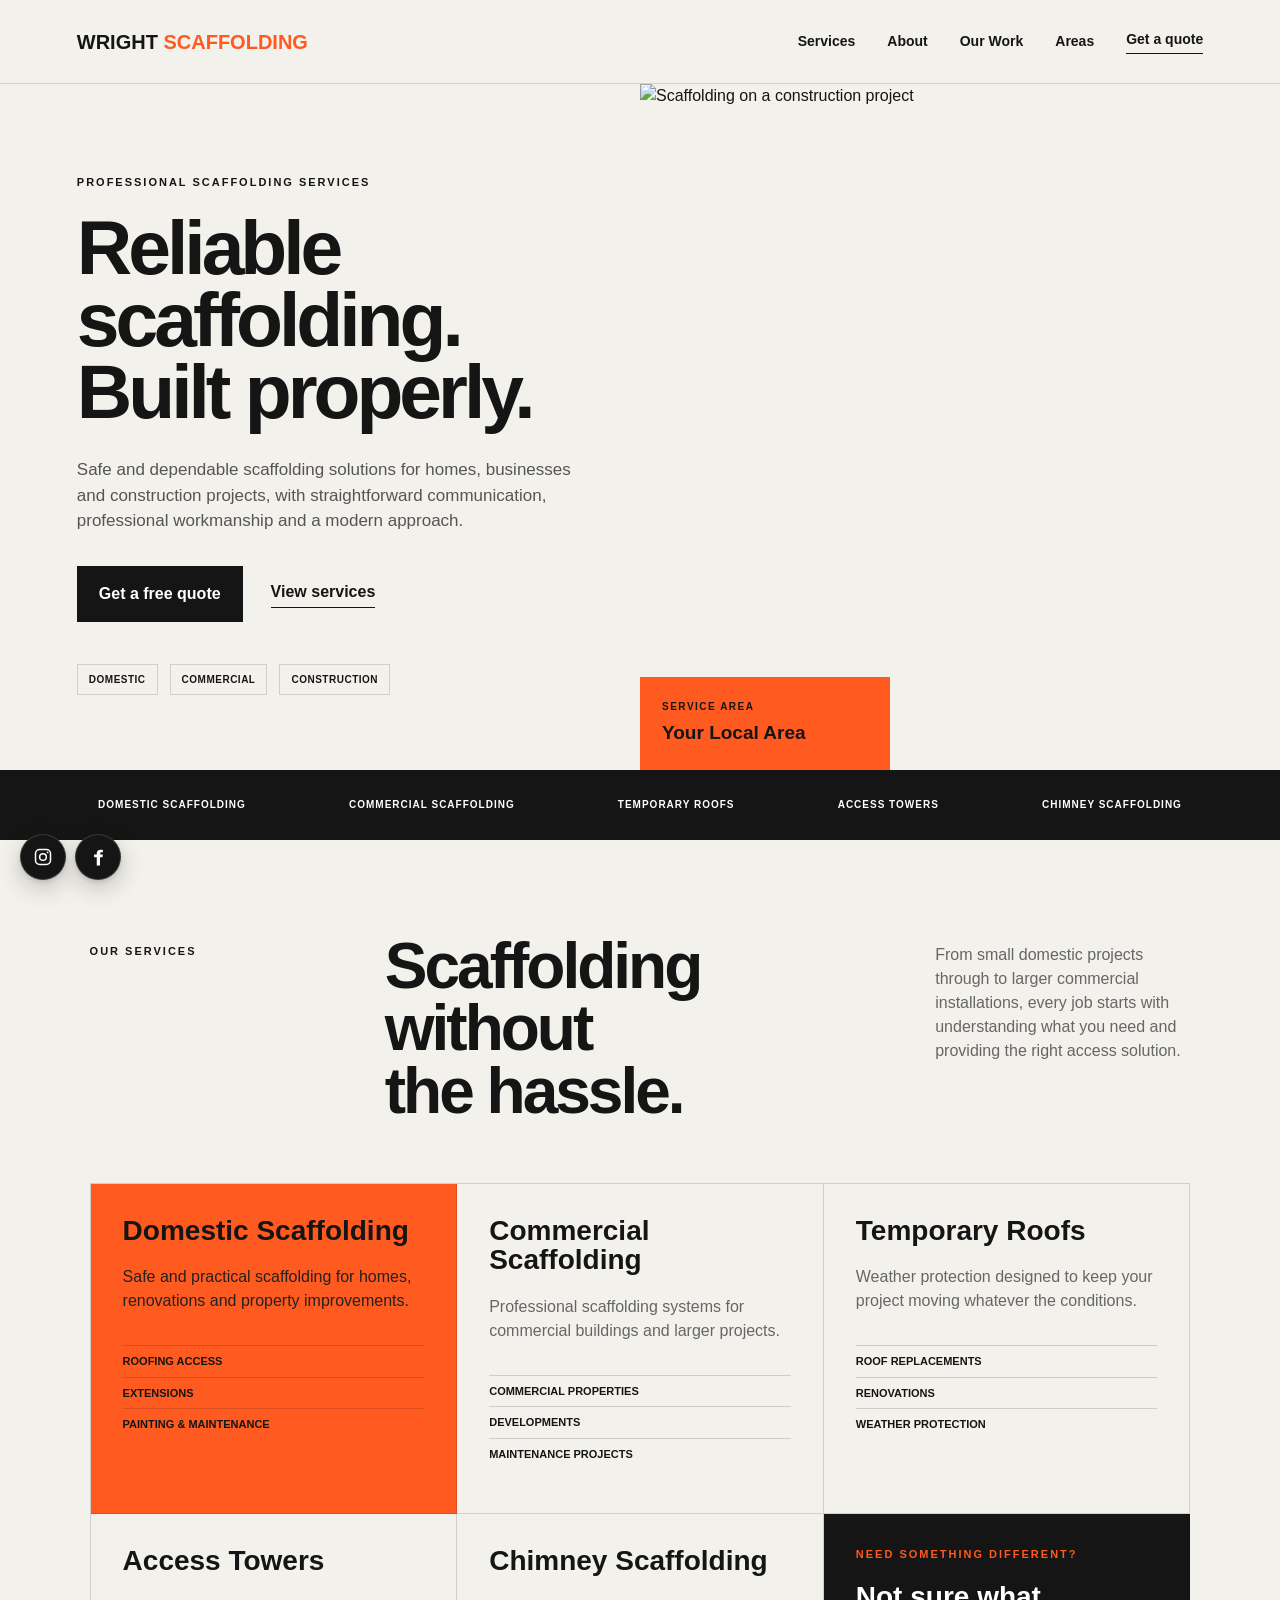
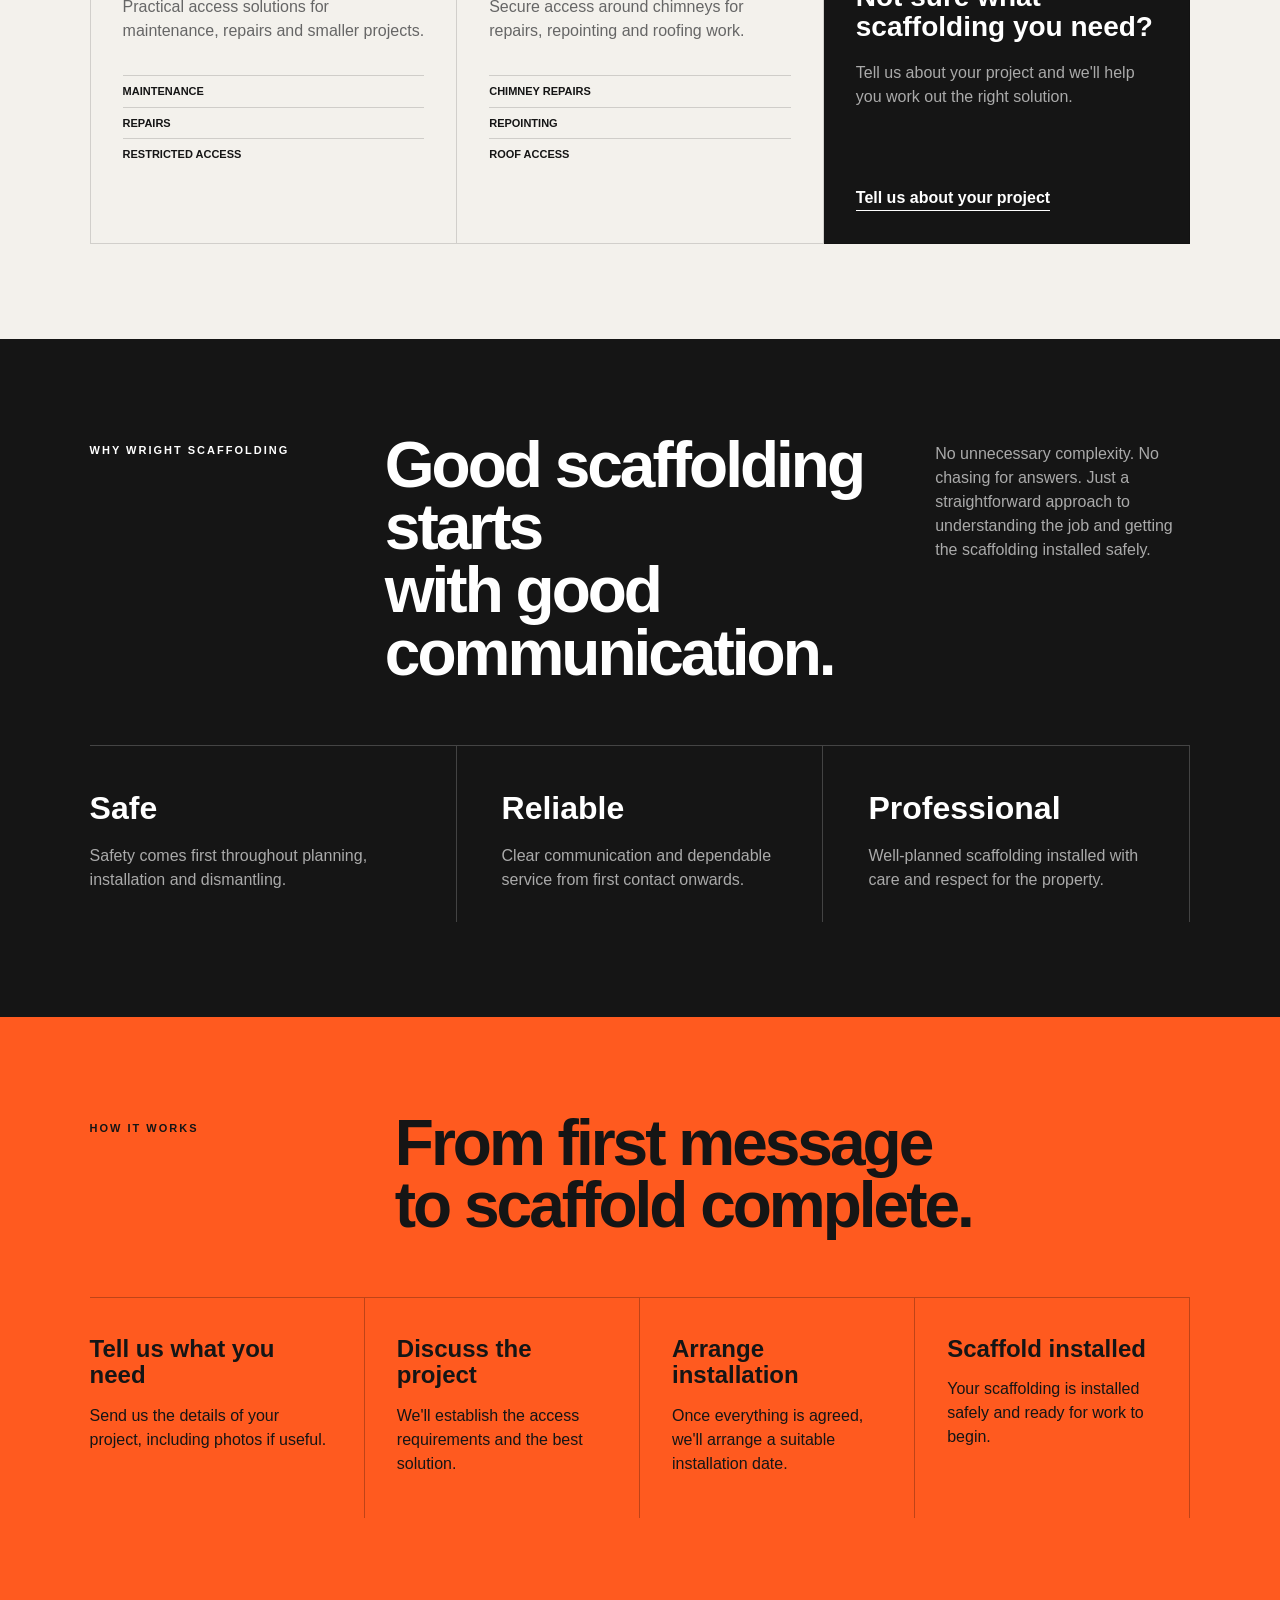
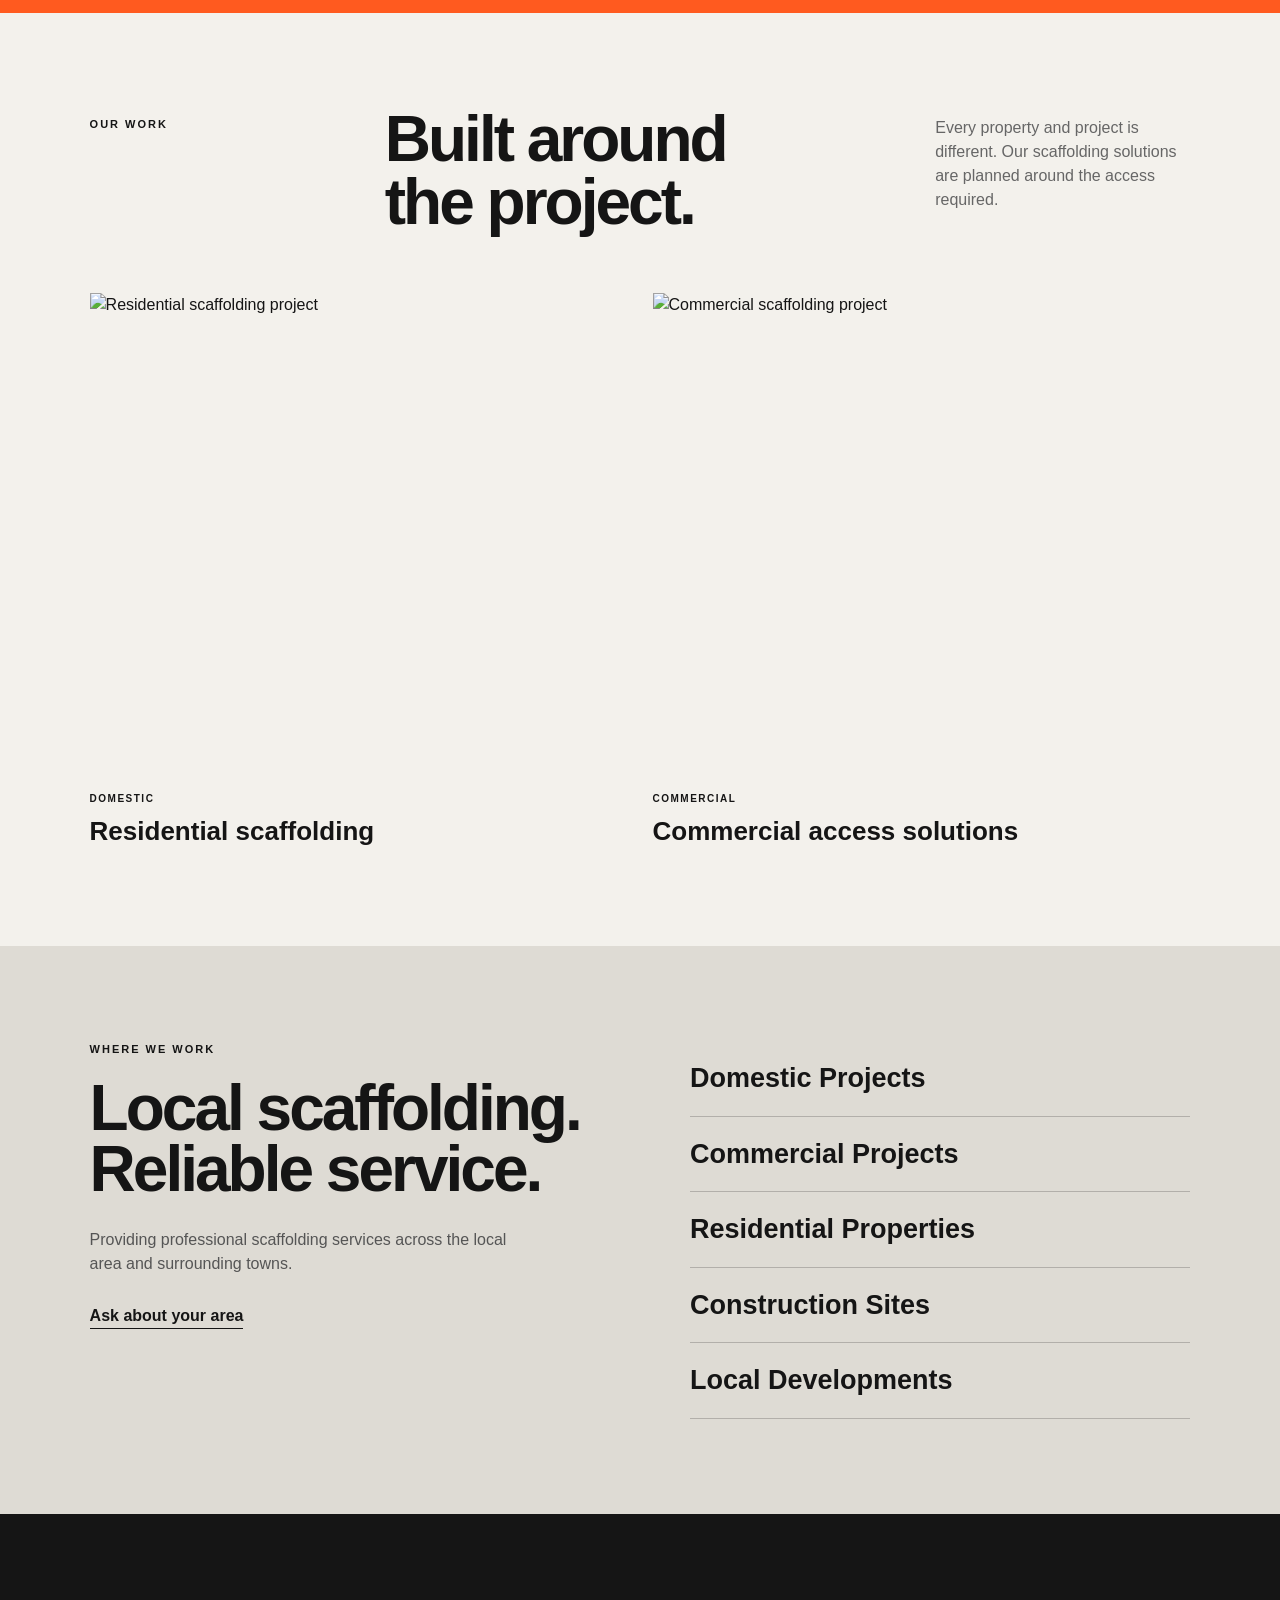
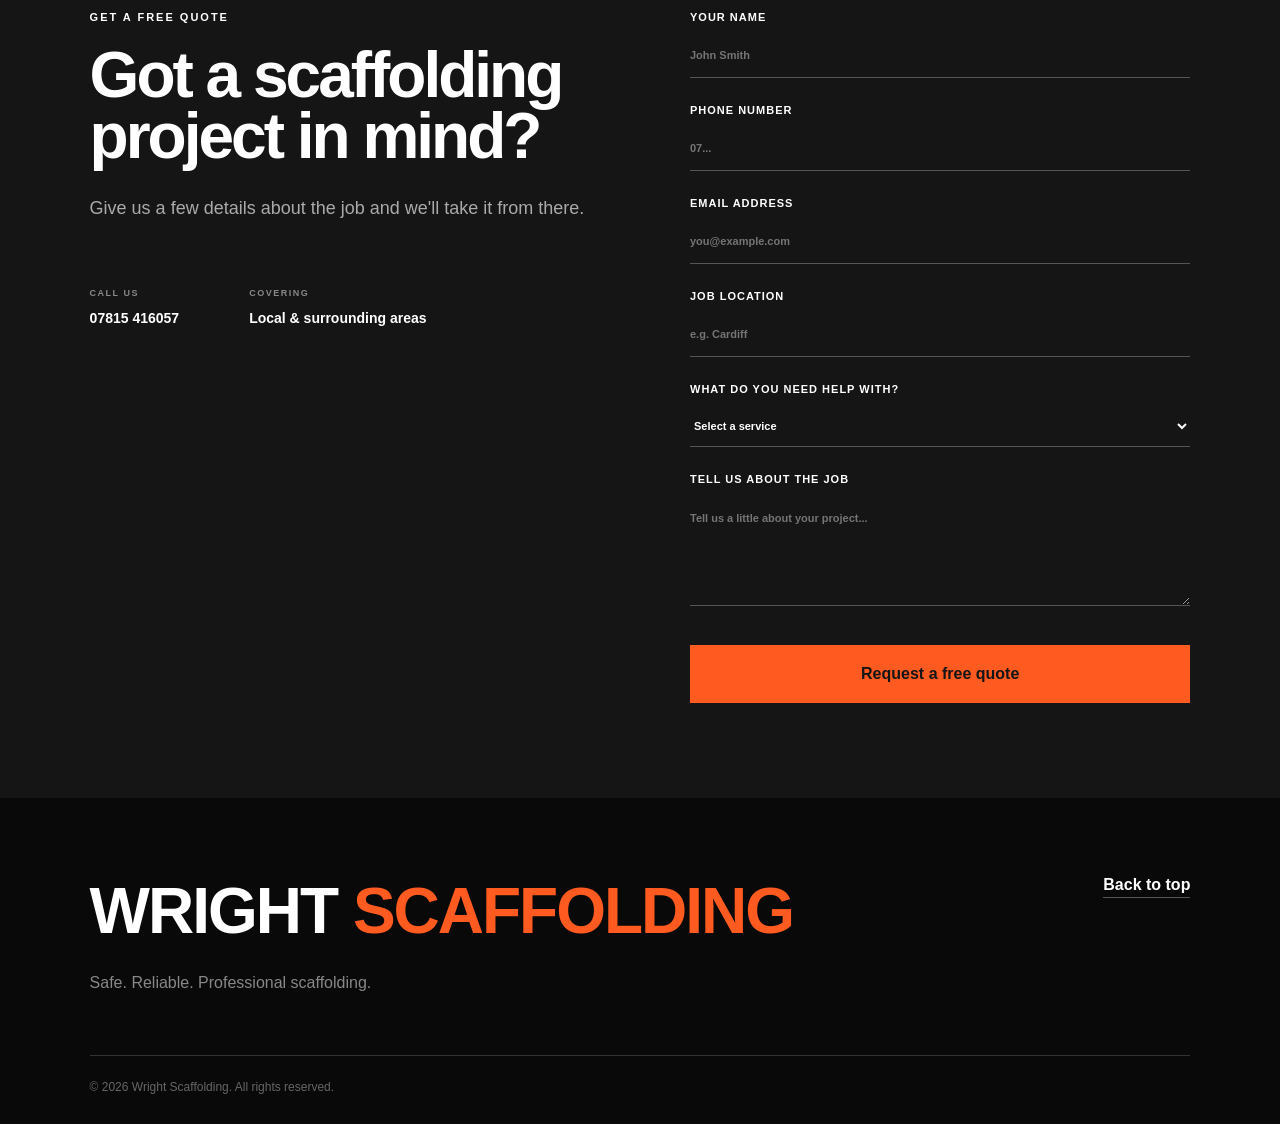
==== index.html @ bef284f4 "facebook button" ====
<!DOCTYPE html>
<html lang="en">

<head>
  <meta charset="UTF-8">
  <meta name="viewport" content="width=device-width, initial-scale=1.0">

  <title>Wright Scaffolding | Professional Scaffolding Services</title>

  <meta
    name="description"
    content="Professional domestic and commercial scaffolding services. Safe, reliable access solutions for projects of all sizes."
  >

  <link rel="stylesheet" href="style.css">
</head>

<body>

  <!-- HEADER -->
  <header class="site-header">

    <a href="#top" class="logo">
      WRIGHT <span>SCAFFOLDING</span>
    </a>

    <nav class="desktop-nav">
      <a href="#services">Services</a>
      <a href="#about">About</a>
      <a href="#work">Our Work</a>
      <a href="#areas">Areas</a>
      <a href="#quote" class="nav-quote">Get a quote</a>
    </nav>

    <button class="menu-button" id="menuButton">
      Menu
    </button>

  </header>


  <!-- MOBILE MENU -->
  <div class="mobile-menu" id="mobileMenu">
    <a href="#services">Services</a>
    <a href="#about">About</a>
    <a href="#work">Our Work</a>
    <a href="#areas">Areas</a>
    <a href="#quote">Get a quote</a>
  </div>


  <main id="top">

    <!-- HERO -->
    <section class="hero">

      <div class="hero-copy">

        <p class="eyebrow">
          PROFESSIONAL SCAFFOLDING SERVICES
        </p>

        <h1>
          Reliable scaffolding.<br>
          Built properly.
        </h1>

        <p class="hero-description">
          Safe and dependable scaffolding solutions for homes,
          businesses and construction projects, with straightforward
          communication, professional workmanship and a modern approach.
        </p>

        <div class="hero-buttons">

          <a href="#quote" class="button button-dark">
            Get a free quote
          </a>

          <a href="#services" class="text-link">
            View services
          </a>

        </div>

        <div class="hero-tags">
          <span>Domestic</span>
          <span>Commercial</span>
          <span>Construction</span>
        </div>

      </div>


      <div class="hero-image">

        <img
          src="https://images.unsplash.com/photo-1504307651254-35680f356dfd?auto=format&fit=crop&w=1400&q=85"
          alt="Scaffolding on a construction project"
        >

        <div class="image-card">
          <span>SERVICE AREA</span>
          <strong>Your Local Area</strong>
        </div>

      </div>

    </section>


    <!-- SERVICE STRIP -->
    <section class="service-strip">
      <span>Domestic Scaffolding</span>
      <span>Commercial Scaffolding</span>
      <span>Temporary Roofs</span>
      <span>Access Towers</span>
      <span>Chimney Scaffolding</span>
    </section>


    <!-- SERVICES -->
    <section class="section services" id="services">

      <div class="section-heading">

        <p class="eyebrow">
          OUR SERVICES
        </p>

        <h2>
          Scaffolding without<br>
          the hassle.
        </h2>

        <p>
          From small domestic projects through to larger commercial
          installations, every job starts with understanding what you
          need and providing the right access solution.
        </p>

      </div>


      <div class="service-grid">

        <article class="service-card featured">

          <h3>Domestic Scaffolding</h3>

          <p>
            Safe and practical scaffolding for homes,
            renovations and property improvements.
          </p>

          <ul>
            <li>Roofing access</li>
            <li>Extensions</li>
            <li>Painting & maintenance</li>
          </ul>

        </article>


        <article class="service-card">

          <h3>Commercial Scaffolding</h3>

          <p>
            Professional scaffolding systems for commercial
            buildings and larger projects.
          </p>

          <ul>
            <li>Commercial properties</li>
            <li>Developments</li>
            <li>Maintenance projects</li>
          </ul>

        </article>


        <article class="service-card">

          <h3>Temporary Roofs</h3>

          <p>
            Weather protection designed to keep your
            project moving whatever the conditions.
          </p>

          <ul>
            <li>Roof replacements</li>
            <li>Renovations</li>
            <li>Weather protection</li>
          </ul>

        </article>


        <article class="service-card">

          <h3>Access Towers</h3>

          <p>
            Practical access solutions for maintenance,
            repairs and smaller projects.
          </p>

          <ul>
            <li>Maintenance</li>
            <li>Repairs</li>
            <li>Restricted access</li>
          </ul>

        </article>


        <article class="service-card">

          <h3>Chimney Scaffolding</h3>

          <p>
            Secure access around chimneys for repairs,
            repointing and roofing work.
          </p>

          <ul>
            <li>Chimney repairs</li>
            <li>Repointing</li>
            <li>Roof access</li>
          </ul>

        </article>


        <article class="service-card contact-card">

          <p class="eyebrow">
            NEED SOMETHING DIFFERENT?
          </p>

          <h3>Not sure what scaffolding you need?</h3>

          <p>
            Tell us about your project and we'll help you
            work out the right solution.
          </p>

          <a href="#quote">
            Tell us about your project
          </a>

        </article>

      </div>

    </section>


    <!-- ABOUT -->
    <section class="section approach" id="about">

      <div class="section-heading">

        <p class="eyebrow">
          WHY WRIGHT SCAFFOLDING
        </p>

        <h2>
          Good scaffolding starts<br>
          with good communication.
        </h2>

        <p>
          No unnecessary complexity. No chasing for answers.
          Just a straightforward approach to understanding
          the job and getting the scaffolding installed safely.
        </p>

      </div>


      <div class="values">

        <div class="value">

          <h3>Safe</h3>

          <p>
            Safety comes first throughout planning,
            installation and dismantling.
          </p>

        </div>


        <div class="value">

          <h3>Reliable</h3>

          <p>
            Clear communication and dependable service
            from first contact onwards.
          </p>

        </div>


        <div class="value">

          <h3>Professional</h3>

          <p>
            Well-planned scaffolding installed with care
            and respect for the property.
          </p>

        </div>

      </div>

    </section>


    <!-- PROCESS -->
    <section class="section process">

      <div class="section-heading">

        <p class="eyebrow">
          HOW IT WORKS
        </p>

        <h2>
          From first message<br>
          to scaffold complete.
        </h2>

      </div>


      <div class="process-grid">

        <div class="process-step">

          <h3>Tell us what you need</h3>

          <p>
            Send us the details of your project,
            including photos if useful.
          </p>

        </div>


        <div class="process-step">

          <h3>Discuss the project</h3>

          <p>
            We'll establish the access requirements
            and the best solution.
          </p>

        </div>


        <div class="process-step">

          <h3>Arrange installation</h3>

          <p>
            Once everything is agreed, we'll arrange
            a suitable installation date.
          </p>

        </div>


        <div class="process-step">

          <h3>Scaffold installed</h3>

          <p>
            Your scaffolding is installed safely and
            ready for work to begin.
          </p>

        </div>

      </div>

    </section>


    <!-- OUR WORK -->
    <section class="section work" id="work">

      <div class="section-heading">

        <p class="eyebrow">
          OUR WORK
        </p>

        <h2>
          Built around<br>
          the project.
        </h2>

        <p>
          Every property and project is different.
          Our scaffolding solutions are planned around
          the access required.
        </p>

      </div>


      <div class="project-grid">

        <article class="project">

          <img
            src="https://images.unsplash.com/photo-1503387762-592deb58ef4e?auto=format&fit=crop&w=1200&q=85"
            alt="Residential scaffolding project"
          >

          <p>DOMESTIC</p>

          <h3>
            Residential scaffolding
          </h3>

        </article>


        <article class="project">

          <img
            src="https://images.unsplash.com/photo-1485083269755-a7b559a4fe5e?auto=format&fit=crop&w=1200&q=85"
            alt="Commercial scaffolding project"
          >

          <p>COMMERCIAL</p>

          <h3>
            Commercial access solutions
          </h3>

        </article>

      </div>

    </section>


    <!-- AREAS -->
    <section class="section areas" id="areas">

      <div class="areas-layout">

        <div>

          <p class="eyebrow">
            WHERE WE WORK
          </p>

          <h2>
            Local scaffolding.<br>
            Reliable service.
          </h2>

          <p>
            Providing professional scaffolding services
            across the local area and surrounding towns.
          </p>

          <a href="#quote">
            Ask about your area
          </a>

        </div>


        <div class="area-list">

          <span>Domestic Projects</span>
          <span>Commercial Projects</span>
          <span>Residential Properties</span>
          <span>Construction Sites</span>
          <span>Local Developments</span>

        </div>

      </div>

    </section>


    <!-- QUOTE -->
    <section class="quote-section" id="quote">

      <div class="quote-intro">

        <p class="eyebrow">
          GET A FREE QUOTE
        </p>

        <h2>
          Got a scaffolding<br>
          project in mind?
        </h2>

        <p>
          Give us a few details about the job and we'll
          take it from there.
        </p>


        <div class="contact-details">

          <div>

            <span>
              CALL US
            </span>

            <strong>
              <a href="tel:+447815416057">
                07815 416057
              </a>
            </strong>

          </div>


          <div>

            <span>
              COVERING
            </span>

            <strong>
              Local & surrounding areas
            </strong>

          </div>

        </div>

      </div>


      <!-- QUOTE FORM -->
      <form class="quote-form">

        <label>

          Your name

          <input
            type="text"
            placeholder="John Smith"
            required
          >

        </label>


        <label>

          Phone number

          <input
            type="tel"
            placeholder="07..."
            required
          >

        </label>


        <label>

          Email address

          <input
            type="email"
            placeholder="you@example.com"
            required
          >

        </label>


        <label>

          Job location

          <input
            type="text"
            placeholder="e.g. Cardiff"
          >

        </label>


        <label>

          What do you need help with?

          <select>

            <option value="">
              Select a service
            </option>

            <option>
              Domestic Scaffolding
            </option>

            <option>
              Commercial Scaffolding
            </option>

            <option>
              Temporary Roof
            </option>

            <option>
              Access Tower
            </option>

            <option>
              Chimney Scaffolding
            </option>

            <option>
              Other
            </option>

          </select>

        </label>


        <label>

          Tell us about the job

          <textarea
            rows="5"
            placeholder="Tell us a little about your project..."
          ></textarea>

        </label>


        <button type="submit">
          Request a free quote
        </button>

      </form>

    </section>

  </main>


  <!-- FOOTER -->
  <footer>

    <div class="footer-logo">
      WRIGHT <span>SCAFFOLDING</span>
    </div>

    <p>
      Safe. Reliable. Professional scaffolding.
    </p>

    <a href="#top">
      Back to top
    </a>

    <div class="footer-bottom">
      © 2026 Wright Scaffolding. All rights reserved.
    </div>

  </footer>


  <!-- ======================================
       FLOATING SOCIAL MEDIA BUTTONS
       ====================================== -->

  <div class="social-buttons">


    <!-- INSTAGRAM -->

    <a
      href="https://www.instagram.com/wrights_scaffolding/"
      class="social-button"
      target="_blank"
      rel="noopener noreferrer"
      aria-label="Visit Wright Scaffolding on Instagram"
    >

      <svg
        viewBox="0 0 24 24"
        aria-hidden="true"
        focusable="false"
        class="instagram-icon"
      >

        <rect
          x="3"
          y="3"
          width="18"
          height="18"
          rx="5"
          ry="5"
        ></rect>

        <circle
          cx="12"
          cy="12"
          r="4"
        ></circle>

        <circle
          cx="17.5"
          cy="6.5"
          r="1"
          class="social-dot"
        ></circle>

      </svg>

    </a>


    <!-- FACEBOOK -->

    <a
      href="https://www.facebook.com/wrightsscaffolding/"
      class="social-button"
      target="_blank"
      rel="noopener noreferrer"
      aria-label="Visit Wright Scaffolding on Facebook"
    >

      <svg
        viewBox="0 0 24 24"
        aria-hidden="true"
        focusable="false"
        class="facebook-icon"
      >

        <path
          d="M14 8.5V7.2c0-.9.6-1.2 1.3-1.2H17V3.2C16.3 3.1 15.4 3 14.3 3 11.6 3 10 4.6 10 7.5v1H7v3.2h3V21h3.7v-9.3h2.8l.5-3.2H14z"
        ></path>

      </svg>

    </a>

  </div>


  <!-- FLOATING MOBILE CALL BUTTON -->

  <a
    href="tel:+447815416057"
    class="mobile-call-button"
    aria-label="Call Wright Scaffolding on 07815 416057"
  >
    CALL NOW
  </a>


  <script src="script.js"></script>

</body>

</html>
---- style.css ----
/* ========================================
   WRIGHT SCAFFOLDING
   ======================================== */

* {
  margin: 0;
  padding: 0;
  box-sizing: border-box;
}

:root {
  --dark: #151515;
  --light: #f3f1ec;
  --white: #ffffff;
  --orange: #ff5a1f;
  --green: #22c55e;
  --grey: #666;
  --border: rgba(0, 0, 0, 0.14);
}

html {
  scroll-behavior: smooth;
}

body {
  font-family: Arial, Helvetica, sans-serif;
  background: var(--light);
  color: var(--dark);
  line-height: 1.5;
  overflow-x: hidden;
}

img {
  width: 100%;
  display: block;
}

a {
  color: inherit;
  text-decoration: none;
}

button,
input,
textarea,
select {
  font: inherit;
}


/* ========================================
   HEADER
   ======================================== */

.site-header {
  height: 84px;
  padding: 0 6%;
  display: flex;
  align-items: center;
  justify-content: space-between;
  background: var(--light);
  border-bottom: 1px solid var(--border);
  position: relative;
  z-index: 1000;
}

.logo {
  font-size: 20px;
  font-weight: 900;
}

.logo span {
  color: var(--orange);
}

.desktop-nav {
  display: flex;
  align-items: center;
  gap: 32px;
}

.desktop-nav a {
  font-size: 14px;
  font-weight: 600;
}

.desktop-nav a:hover {
  color: var(--orange);
}

.nav-quote {
  border-bottom: 1px solid var(--dark);
  padding-bottom: 3px;
}

.menu-button {
  display: none;
  background: transparent;
  color: var(--dark);
  border: 1px solid var(--dark);
  padding: 8px 13px;
  font-size: 11px;
  font-weight: 800;
  letter-spacing: 1px;
  text-transform: uppercase;
  cursor: pointer;
}


/* ========================================
   MOBILE MENU
   ======================================== */

.mobile-menu {
  display: none;
  background: var(--dark);
  color: white;
  padding: 6px 22px 12px;
}

.mobile-menu.active {
  display: block;
}

.mobile-menu a {
  display: block;
  padding: 11px 0;
  font-size: 14px;
  font-weight: 600;
  border-bottom: 1px solid rgba(255,255,255,0.12);
}

.mobile-menu a:last-child {
  border-bottom: 0;
}


/* ========================================
   GENERAL
   ======================================== */

.eyebrow {
  font-size: 11px;
  font-weight: 800;
  letter-spacing: 2px;
  text-transform: uppercase;
  margin-bottom: 20px;
}

.section {
  padding: 95px 7%;
}

.section-heading {
  display: grid;
  grid-template-columns: 1fr 2fr 1fr;
  align-items: start;
  gap: 40px;
  margin-bottom: 60px;
}

.section-heading .eyebrow {
  margin-top: 8px;
}

.section-heading h2 {
  font-size: clamp(42px, 5vw, 72px);
  line-height: 0.98;
  letter-spacing: -3px;
}

.section-heading > p:last-child {
  color: var(--grey);
  max-width: 390px;
  margin-top: 8px;
}


/* ========================================
   HERO
   ======================================== */

.hero {
  min-height: 670px;
  display: grid;
  grid-template-columns: 1fr 1fr;
}

.hero-copy {
  padding: 90px 8% 75px 12%;
  display: flex;
  flex-direction: column;
  justify-content: center;
}

.hero h1 {
  font-size: clamp(52px, 6vw, 88px);
  line-height: 0.94;
  letter-spacing: -4px;
  max-width: 760px;
}

.hero-description {
  max-width: 540px;
  margin-top: 30px;
  font-size: 17px;
  color: #555;
}

.hero-buttons {
  display: flex;
  align-items: center;
  gap: 28px;
  margin-top: 32px;
}

.button {
  display: inline-block;
  padding: 16px 22px;
  font-weight: 700;
}

.button-dark {
  background: var(--dark);
  color: white;
}

.button-dark:hover {
  background: var(--orange);
  color: var(--dark);
}

.text-link {
  font-weight: 700;
  border-bottom: 1px solid var(--dark);
  padding-bottom: 3px;
}

.hero-tags {
  display: flex;
  flex-wrap: wrap;
  gap: 12px;
  margin-top: 42px;
}

.hero-tags span {
  border: 1px solid var(--border);
  padding: 7px 11px;
  font-size: 10px;
  font-weight: 800;
  text-transform: uppercase;
  letter-spacing: 0.5px;
}

.hero-image {
  position: relative;
  min-height: 670px;
  overflow: hidden;
}

.hero-image img {
  width: 100%;
  height: 100%;
  object-fit: cover;
  position: absolute;
  inset: 0;
}

.image-card {
  position: absolute;
  left: 0;
  bottom: 0;
  width: 250px;
  padding: 22px;
  background: var(--orange);
  display: grid;
  gap: 5px;
}

.image-card span {
  font-size: 10px;
  letter-spacing: 1.5px;
  font-weight: 800;
}

.image-card strong {
  font-size: 19px;
}


/* ========================================
   SERVICE STRIP
   ======================================== */

.service-strip {
  background: var(--dark);
  color: white;
  min-height: 70px;
  display: flex;
  align-items: center;
  justify-content: space-around;
  gap: 35px;
  padding: 18px 5%;
  text-transform: uppercase;
  font-size: 10px;
  font-weight: 700;
  letter-spacing: 1px;
}


/* ========================================
   SERVICES
   ======================================== */

.service-grid {
  display: grid;
  grid-template-columns: repeat(3, 1fr);
  border-top: 1px solid var(--border);
  border-left: 1px solid var(--border);
}

.service-card {
  min-height: 330px;
  padding: 32px;
  border-right: 1px solid var(--border);
  border-bottom: 1px solid var(--border);
  position: relative;
  transition: 0.2s ease;
}

.service-card:hover {
  background: white;
}

.service-card.featured {
  background: var(--orange);
}

.service-card h3 {
  font-size: 28px;
  line-height: 1.05;
  margin-bottom: 20px;
}

.service-card p {
  color: var(--grey);
  max-width: 320px;
}

.service-card.featured p {
  color: #222;
}

.service-card ul {
  list-style: none;
  margin-top: 32px;
}

.service-card li {
  font-size: 11px;
  text-transform: uppercase;
  font-weight: 700;
  padding: 7px 0;
  border-top: 1px solid rgba(0,0,0,0.15);
}

.contact-card {
  background: var(--dark);
  color: white;
}

.contact-card p {
  color: #aaa;
}

.contact-card .eyebrow {
  color: var(--orange);
}

.contact-card a {
  position: absolute;
  left: 32px;
  bottom: 32px;
  font-weight: 700;
  border-bottom: 1px solid white;
}


/* ========================================
   ABOUT
   ======================================== */

.approach {
  background: var(--dark);
  color: white;
}

.approach .section-heading > p:last-child {
  color: #aaa;
}

.values {
  display: grid;
  grid-template-columns: repeat(3, 1fr);
  border-top: 1px solid rgba(255,255,255,0.2);
}

.value {
  padding: 38px 45px 30px 0;
  border-right: 1px solid rgba(255,255,255,0.2);
}

.value:not(:first-child) {
  padding-left: 45px;
}

.value h3 {
  font-size: 32px;
  margin-bottom: 12px;
}

.value p {
  color: #aaa;
  max-width: 330px;
}


/* ========================================
   PROCESS
   ======================================== */

.process {
  background: var(--orange);
}

.process .section-heading {
  grid-template-columns: 1fr 3fr;
}

.process-grid {
  display: grid;
  grid-template-columns: repeat(4, 1fr);
  border-top: 1px solid rgba(0,0,0,0.25);
}

.process-step {
  padding: 38px 32px;
  min-height: 220px;
  border-right: 1px solid rgba(0,0,0,0.25);
}

.process-step:first-child {
  padding-left: 0;
}

.process-step h3 {
  font-size: 24px;
  line-height: 1.1;
  margin-bottom: 15px;
}

.process-step p {
  max-width: 250px;
}


/* ========================================
   OUR WORK
   ======================================== */

.project-grid {
  display: grid;
  grid-template-columns: 1fr 1fr;
  gap: 25px;
}

.project img {
  height: 480px;
  object-fit: cover;
}

.project p {
  font-size: 10px;
  letter-spacing: 1.5px;
  font-weight: 800;
  margin-top: 18px;
}

.project h3 {
  font-size: 26px;
  margin-top: 6px;
}


/* ========================================
   AREAS
   ======================================== */

.areas {
  background: #dedbd4;
}

.areas-layout {
  display: grid;
  grid-template-columns: 1fr 1fr;
  gap: 100px;
}

.areas h2 {
  font-size: clamp(45px, 5vw, 72px);
  line-height: 0.95;
  letter-spacing: -3px;
  margin-bottom: 28px;
}

.areas-layout > div:first-child > p:not(.eyebrow) {
  color: #555;
  max-width: 450px;
}

.areas a {
  display: inline-block;
  margin-top: 28px;
  font-weight: 700;
  border-bottom: 1px solid;
}

.area-list {
  display: flex;
  flex-direction: column;
  justify-content: center;
}

.area-list span {
  font-size: 27px;
  font-weight: 700;
  padding: 17px 0;
  border-bottom: 1px solid rgba(0,0,0,0.2);
}


/* ========================================
   QUOTE
   ======================================== */

.quote-section {
  background: var(--dark);
  color: white;
  padding: 95px 7%;
  display: grid;
  grid-template-columns: 1fr 1fr;
  gap: 100px;
}

.quote-intro h2 {
  font-size: clamp(48px, 5vw, 75px);
  line-height: 0.95;
  letter-spacing: -3px;
}

.quote-intro > p:not(.eyebrow) {
  color: #aaa;
  margin-top: 28px;
  font-size: 18px;
}

.contact-details {
  display: flex;
  gap: 70px;
  margin-top: 65px;
}

.contact-details div {
  display: grid;
  gap: 7px;
}

.contact-details span {
  font-size: 9px;
  color: #888;
  letter-spacing: 1.5px;
  font-weight: 800;
}

.contact-details strong {
  font-size: 14px;
}

.quote-form {
  display: grid;
  gap: 24px;
}

.quote-form label {
  display: grid;
  gap: 9px;
  font-size: 11px;
  font-weight: 800;
  letter-spacing: 1px;
  text-transform: uppercase;
}

.quote-form input,
.quote-form textarea,
.quote-form select {
  width: 100%;
  border: 0;
  border-bottom: 1px solid #555;
  background: transparent;
  color: white;
  padding: 13px 0;
  outline: none;
}

.quote-form input:focus,
.quote-form textarea:focus,
.quote-form select:focus {
  border-bottom-color: var(--orange);
}

.quote-form select option {
  color: black;
}

.quote-form textarea {
  resize: vertical;
}

.quote-form button {
  margin-top: 15px;
  border: 0;
  background: var(--orange);
  color: var(--dark);
  padding: 17px 22px;
  font-weight: 800;
  cursor: pointer;
}

.quote-form button:hover {
  background: white;
}


/* ========================================
   FOOTER
   ======================================== */

footer {
  background: #090909;
  color: white;
  padding: 65px 7% 28px;
  position: relative;
}

.footer-logo {
  font-size: clamp(35px, 5vw, 65px);
  font-weight: 900;
  letter-spacing: -2px;
}

.footer-logo span {
  color: var(--orange);
}

footer > p {
  color: #888;
  margin-top: 12px;
}

footer > a {
  position: absolute;
  right: 7%;
  top: 75px;
  font-weight: 700;
  border-bottom: 1px solid #555;
}

.footer-bottom {
  margin-top: 60px;
  padding-top: 22px;
  border-top: 1px solid #333;
  color: #666;
  font-size: 12px;
}


/* ========================================
   FLOATING SOCIAL BUTTONS
   DESKTOP
   ======================================== */

.social-buttons {
  position: fixed;

  left: 20px;
  bottom: 20px;

  display: flex;
  align-items: center;
  gap: 9px;

  z-index: 9999;
}

.social-button {
  width: 46px;
  height: 46px;

  display: flex;
  align-items: center;
  justify-content: center;

  background: var(--dark);
  color: white;

  border-radius: 50%;
  border: 1px solid rgba(255,255,255,0.15);

  box-shadow:
    0 8px 25px rgba(0,0,0,0.20),
    0 2px 5px rgba(0,0,0,0.12);

  transition:
    transform 0.2s ease,
    background 0.2s ease;
}

.social-button:hover {
  transform: translateY(-2px);
  background: var(--orange);
  color: var(--dark);
}


/* INSTAGRAM ICON */

.instagram-icon {
  width: 20px;
  height: 20px;

  fill: none;
  stroke: currentColor;
  stroke-width: 1.8;
}

.social-dot {
  fill: currentColor;
  stroke: none;
}


/* FACEBOOK ICON */

.facebook-icon {
  width: 21px;
  height: 21px;

  fill: currentColor;
  stroke: none;
}


/* ========================================
   CALL BUTTON
   HIDDEN ON DESKTOP
   ======================================== */

.mobile-call-button {
  display: none;
}


/* ========================================
   TABLET
   ======================================== */

@media (max-width: 1050px) and (min-width: 769px) {

  .section-heading {
    grid-template-columns: 1fr 2fr;
  }

  .section-heading > p:last-child {
    grid-column: 2;
  }

  .service-grid {
    grid-template-columns: repeat(2, 1fr);
  }

  .process-grid {
    grid-template-columns: repeat(2, 1fr);
  }

}


/* ========================================
   MOBILE
   ======================================== */

@media (max-width: 768px) {


  /* HEADER */

  .site-header {
    height: 64px;
    padding: 0 20px;
  }

  .logo {
    font-size: 16px;
  }

  .desktop-nav {
    display: none;
  }

  .menu-button {
    display: block;
  }

  .mobile-menu {
    padding-left: 20px;
    padding-right: 20px;
  }


  /* ========================================
     MOBILE SOCIAL BUTTONS
     ======================================== */

  .social-buttons {
    left: auto;

    right: 16px;
    bottom: 74px;

    gap: 8px;
  }

  .social-button {
    width: 40px;
    height: 40px;
  }

  .instagram-icon {
    width: 18px;
    height: 18px;
  }

  .facebook-icon {
    width: 19px;
    height: 19px;
  }

  .social-button:hover {
    transform: none;
    background: var(--dark);
    color: white;
  }

  .social-button:active {
    transform: scale(0.94);
  }


  /* ========================================
     FLOATING CALL BUTTON
     ======================================== */

  .mobile-call-button {
    display: flex;
    align-items: center;
    justify-content: center;

    position: fixed;

    right: 16px;
    bottom: 16px;

    width: 112px;
    height: 46px;

    background: var(--dark);
    color: white;

    border: 1px solid rgba(255,255,255,0.15);
    border-radius: 50px;

    font-size: 11px;
    font-weight: 800;
    letter-spacing: 1px;

    z-index: 9999;

    box-shadow:
      0 8px 25px rgba(0,0,0,0.22),
      0 2px 5px rgba(0,0,0,0.15);

    transition:
      transform 0.2s ease,
      background 0.2s ease;
  }

  .mobile-call-button::before {
    content: "";

    width: 7px;
    height: 7px;

    background: var(--green);

    border-radius: 50%;

    margin-right: 8px;
  }

  .mobile-call-button:active {
    transform: scale(0.96);
    background: #000;
  }


  /* ========================================
     HERO
     ======================================== */

  .hero {
    display: flex;
    flex-direction: column;
    min-height: auto;
  }

  .hero-copy {
    width: 100%;
    padding: 52px 20px 45px;
  }

  .hero h1 {
    font-size: 44px;
    line-height: 0.98;
    letter-spacing: -2px;
  }

  .hero-description {
    margin-top: 22px;
    font-size: 15px;
    line-height: 1.6;
  }

  .hero-buttons {
    flex-direction: column;
    align-items: stretch;
    gap: 15px;
    margin-top: 27px;
  }

  .button-dark {
    width: 100%;
    text-align: center;
  }

  .text-link {
    align-self: flex-start;
  }

  .hero-tags {
    margin-top: 30px;
    gap: 8px;
  }

  .hero-tags span {
    font-size: 9px;
    padding: 6px 9px;
  }


  /* HERO IMAGE */

  .hero-image {
    min-height: 340px;
  }

  .image-card {
    width: 200px;
    padding: 17px;
  }

  .image-card strong {
    font-size: 16px;
  }


  /* ========================================
     SERVICE STRIP
     ======================================== */

  .service-strip {
    min-height: 54px;

    justify-content: flex-start;

    gap: 28px;

    padding: 15px 20px;

    overflow-x: auto;
    white-space: nowrap;

    scrollbar-width: none;
  }

  .service-strip::-webkit-scrollbar {
    display: none;
  }


  /* ========================================
     SECTIONS
     ======================================== */

  .section {
    padding: 58px 20px;
  }

  .section-heading {
    display: block;
    margin-bottom: 36px;
  }

  .section-heading .eyebrow {
    margin: 0 0 14px;
  }

  .section-heading h2 {
    font-size: 38px;
    line-height: 1;
    letter-spacing: -1.7px;
  }

  .section-heading > p:last-child {
    margin-top: 19px;
    line-height: 1.6;
  }


  /* ========================================
     SERVICES
     ======================================== */

  .service-grid {
    grid-template-columns: 1fr;
  }

  .service-card {
    min-height: auto;
    padding: 24px;
  }

  .service-card h3 {
    font-size: 24px;
  }

  .service-card p {
    max-width: 100%;
  }

  .service-card ul {
    margin-top: 25px;
  }

  .contact-card {
    min-height: 280px;
  }

  .contact-card a {
    left: 24px;
    bottom: 24px;
  }


  /* ========================================
     ABOUT
     ======================================== */

  .values {
    grid-template-columns: 1fr;
  }

  .value,
  .value:not(:first-child) {
    padding: 27px 0;

    border-right: 0;

    border-bottom:
      1px solid rgba(255,255,255,0.18);
  }

  .value h3 {
    font-size: 26px;
  }


  /* ========================================
     PROCESS
     ======================================== */

  .process .section-heading {
    display: block;
  }

  .process-grid {
    grid-template-columns: 1fr;
  }

  .process-step,
  .process-step:first-child {
    min-height: auto;

    padding: 25px 0;

    border-right: 0;

    border-bottom:
      1px solid rgba(0,0,0,0.25);
  }

  .process-step h3 {
    font-size: 22px;
  }


  /* ========================================
     OUR WORK
     ======================================== */

  .project-grid {
    grid-template-columns: 1fr;
    gap: 40px;
  }

  .project img {
    height: 310px;
  }

  .project h3 {
    font-size: 22px;
  }


  /* ========================================
     AREAS
     ======================================== */

  .areas-layout {
    grid-template-columns: 1fr;
    gap: 40px;
  }

  .areas h2 {
    font-size: 38px;
    line-height: 1;
    letter-spacing: -1.7px;
  }

  .area-list span {
    padding: 13px 0;
    font-size: 19px;
  }


  /* ========================================
     QUOTE
     ======================================== */

  .quote-section {
    display: block;
    padding: 58px 20px;
  }

  .quote-intro h2 {
    font-size: 40px;
    line-height: 0.98;
    letter-spacing: -1.8px;
  }

  .quote-intro > p:not(.eyebrow) {
    margin-top: 20px;
    font-size: 16px;
  }

  .contact-details {
    flex-direction: column;
    gap: 18px;
    margin-top: 36px;
  }

  .quote-form {
    margin-top: 50px;
    gap: 20px;
  }

  .quote-form button {
    width: 100%;
  }


  /* ========================================
     FOOTER
     ======================================== */

  footer {
    padding: 48px 20px 80px;
  }

  .footer-logo {
    font-size: 31px;
    letter-spacing: -1px;
  }

  footer > a {
    position: static;

    display: inline-block;

    margin-top: 25px;
  }

  .footer-bottom {
    margin-top: 38px;
  }

}


/* ========================================
   SMALL MOBILE
   ======================================== */

@media (max-width: 430px) {

  .site-header,
  .mobile-menu {
    padding-left: 18px;
    padding-right: 18px;
  }

  .hero-copy {
    padding: 48px 18px 42px;
  }

  .hero h1 {
    font-size: 40px;
  }

  .hero-image {
    min-height: 310px;
  }

  .section {
    padding: 54px 18px;
  }

  .section-heading h2 {
    font-size: 36px;
  }

  .service-card {
    padding: 22px;
  }

  .contact-card a {
    left: 22px;
  }

  .project img {
    height: 280px;
  }

  .quote-section {
    padding: 54px 18px;
  }

  .quote-intro h2 {
    font-size: 37px;
  }

  footer {
    padding-left: 18px;
    padding-right: 18px;
    padding-bottom: 80px;
  }

}
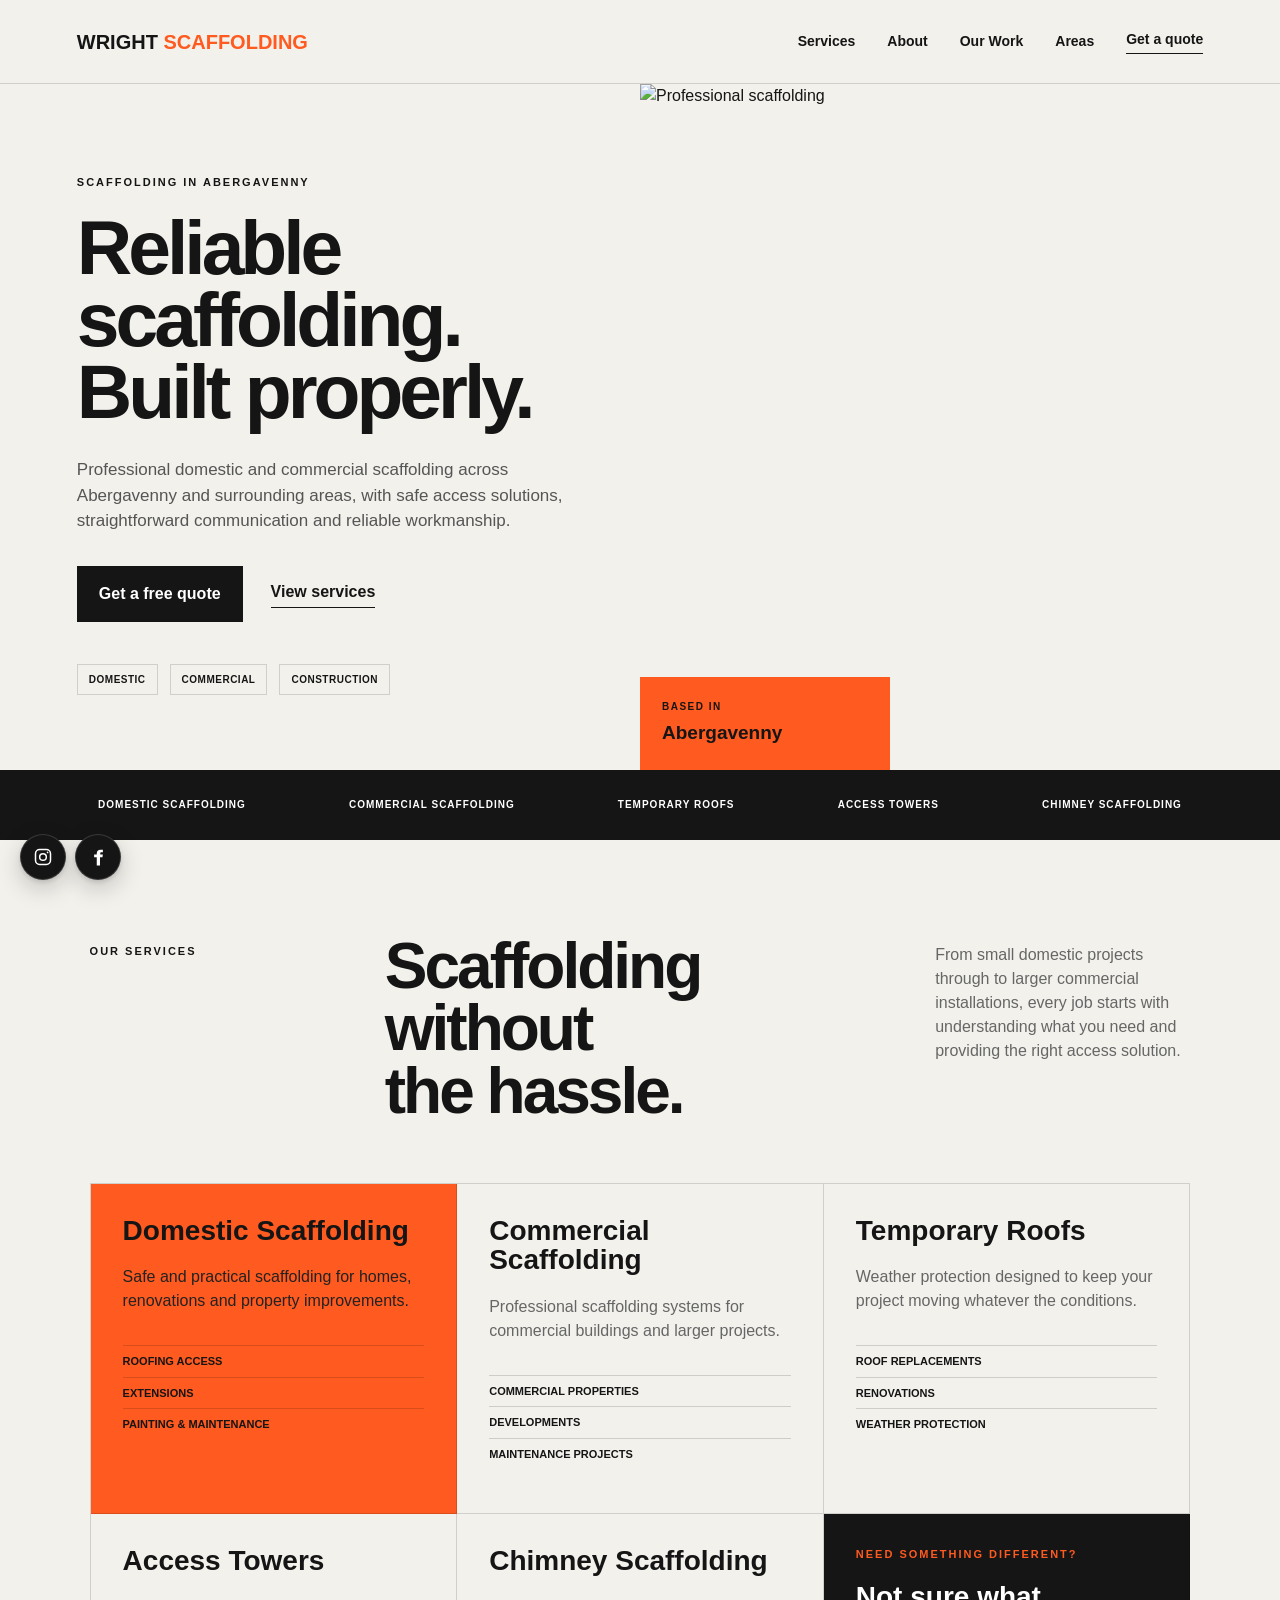
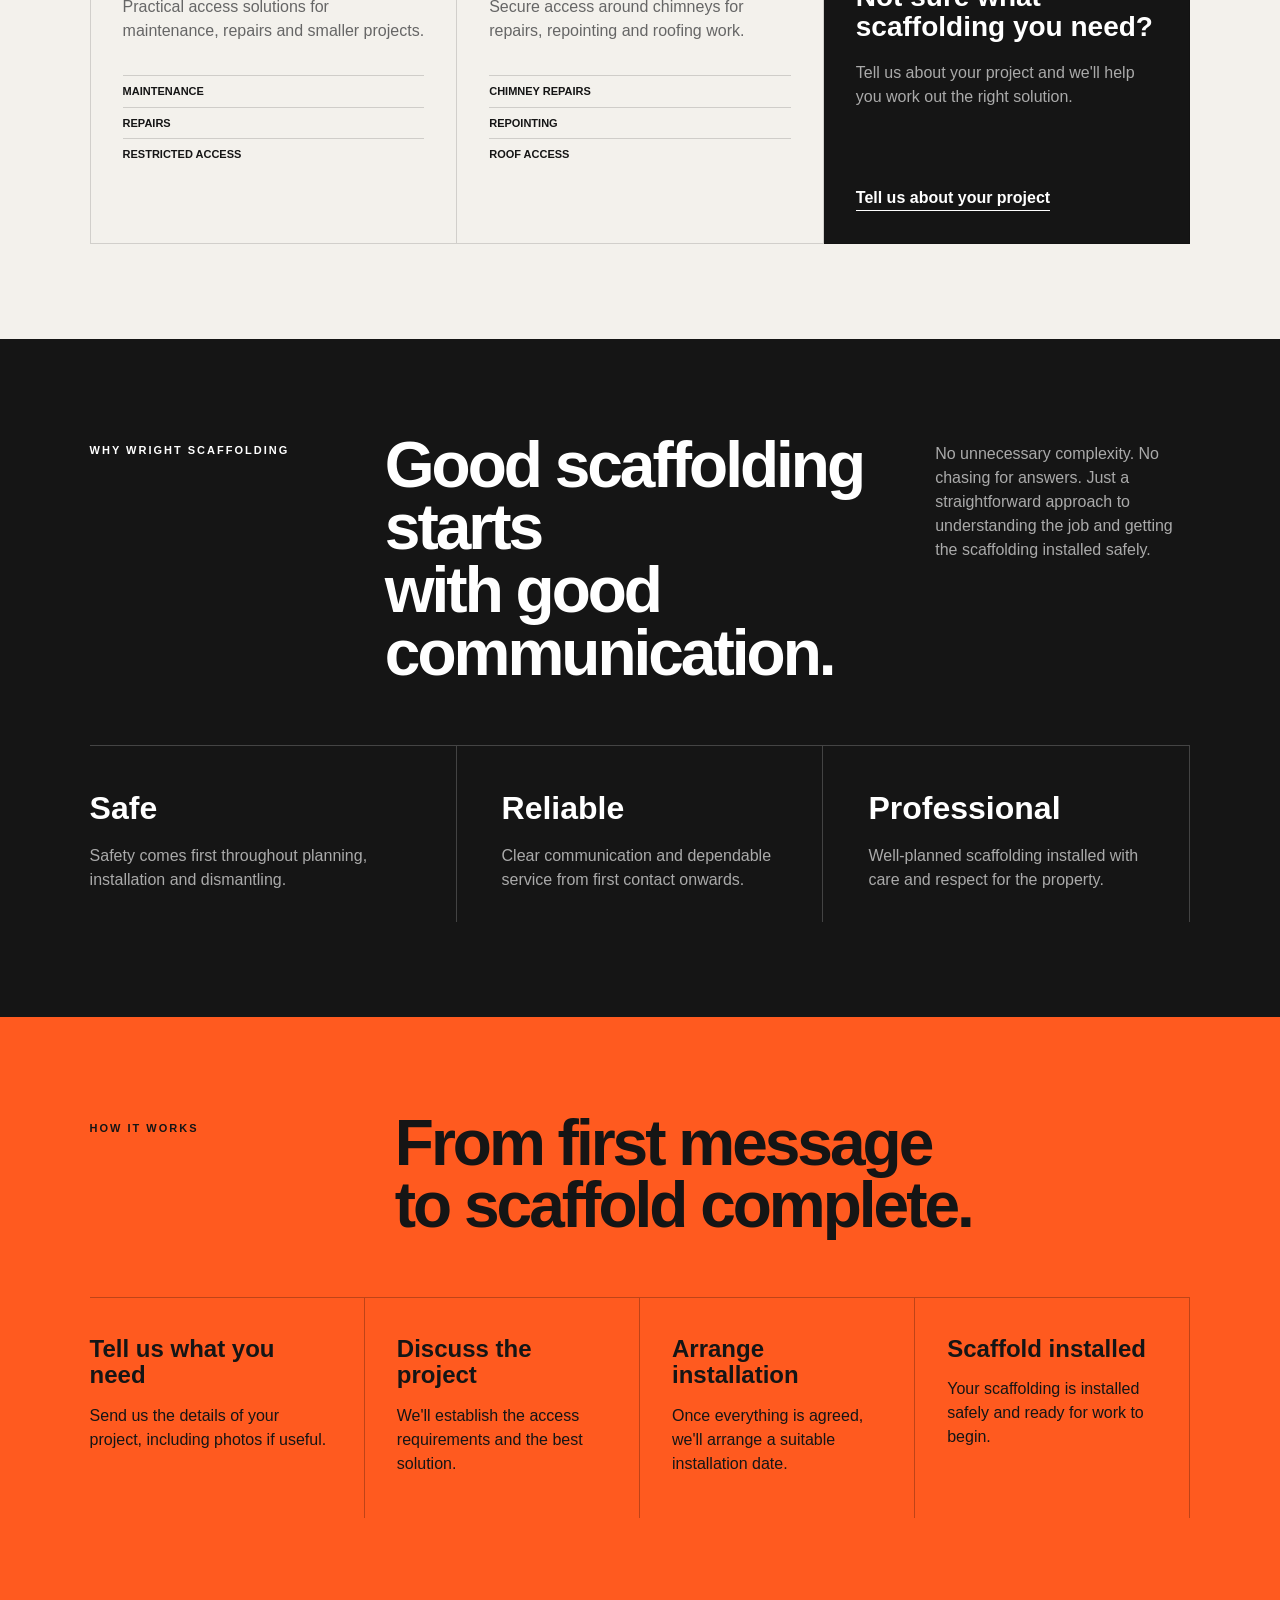
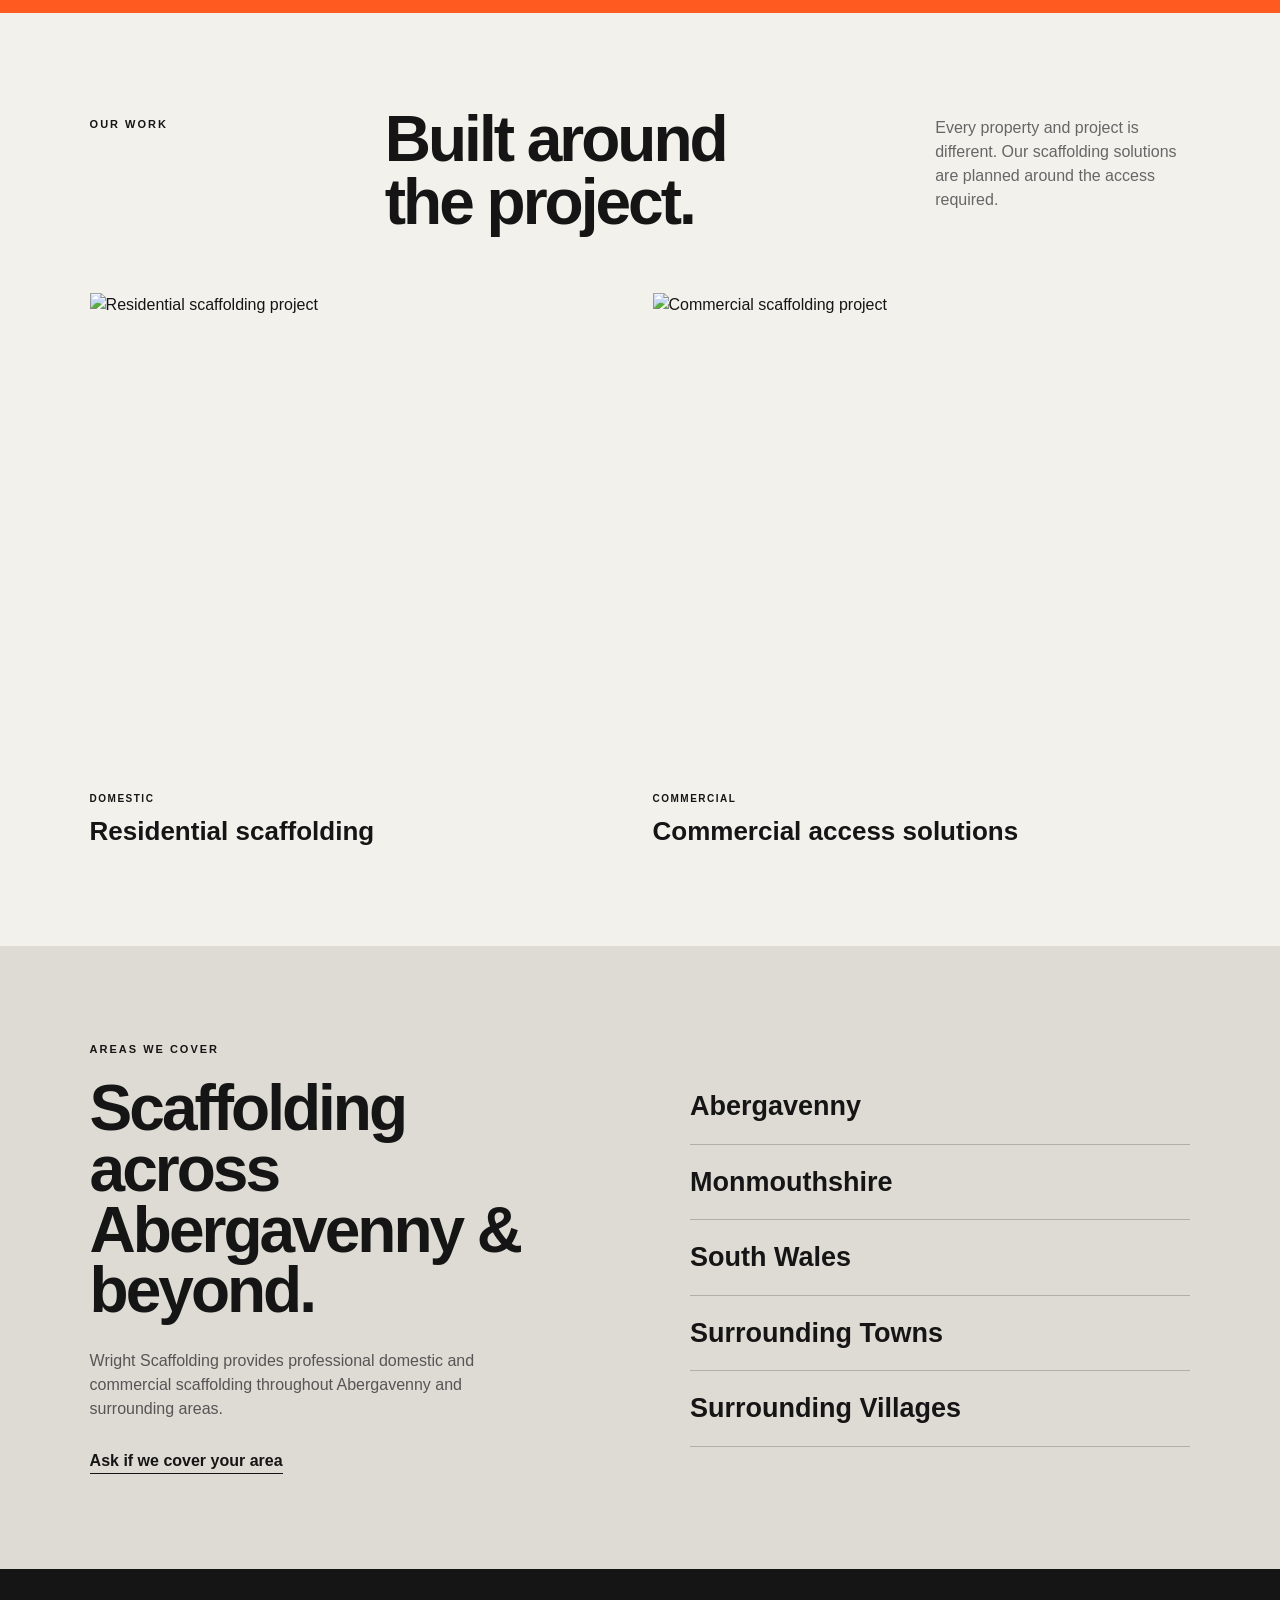
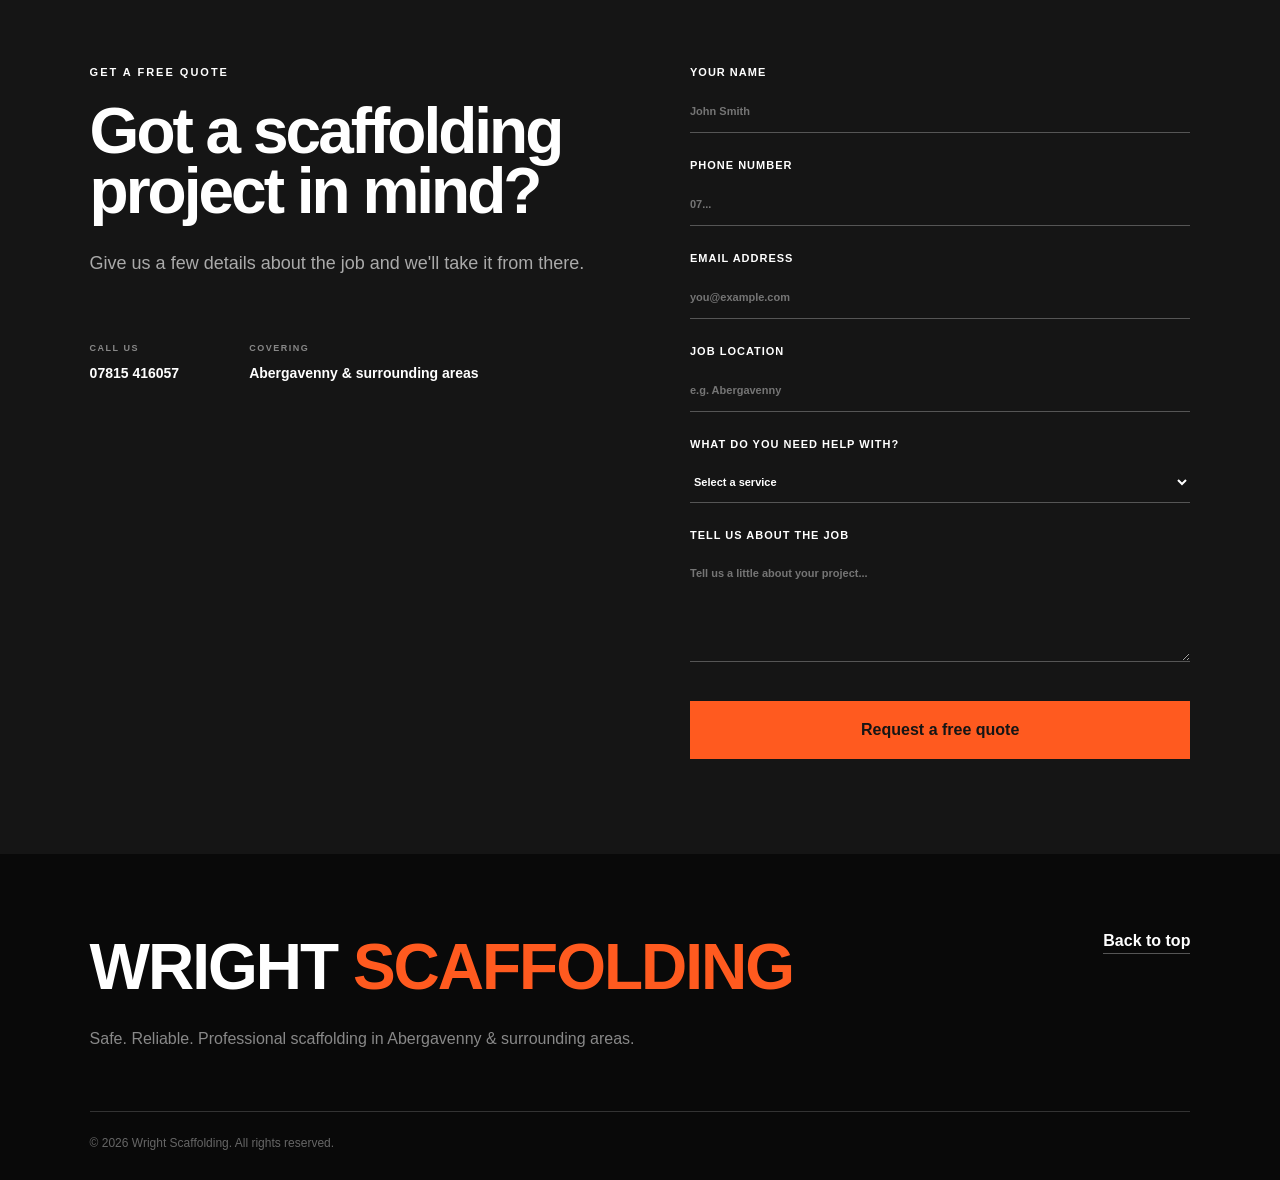
==== commit f09c69f4: "location" ====
--- a/index.html
+++ b/index.html
@@ -5,11 +5,11 @@
   <meta charset="UTF-8">
   <meta name="viewport" content="width=device-width, initial-scale=1.0">
 
-  <title>Wright Scaffolding | Professional Scaffolding Services</title>
+  <title>Wright Scaffolding | Scaffolding Abergavenny & Surrounding Areas</title>
 
   <meta
     name="description"
-    content="Professional domestic and commercial scaffolding services. Safe, reliable access solutions for projects of all sizes."
+    content="Professional domestic and commercial scaffolding services across Abergavenny and surrounding areas. Safe, reliable scaffolding for projects of all sizes."
   >
 
   <link rel="stylesheet" href="style.css">
@@ -32,7 +32,12 @@
       <a href="#quote" class="nav-quote">Get a quote</a>
     </nav>
 
-    <button class="menu-button" id="menuButton">
+    <button
+      class="menu-button"
+      id="menuButton"
+      aria-label="Open navigation menu"
+      aria-expanded="false"
+    >
       Menu
     </button>
 
@@ -41,11 +46,13 @@
 
   <!-- MOBILE MENU -->
   <div class="mobile-menu" id="mobileMenu">
+
     <a href="#services">Services</a>
     <a href="#about">About</a>
     <a href="#work">Our Work</a>
     <a href="#areas">Areas</a>
     <a href="#quote">Get a quote</a>
+
   </div>
 
 
@@ -57,7 +64,7 @@
       <div class="hero-copy">
 
         <p class="eyebrow">
-          PROFESSIONAL SCAFFOLDING SERVICES
+          SCAFFOLDING IN ABERGAVENNY
         </p>
 
         <h1>
@@ -66,9 +73,9 @@
         </h1>
 
         <p class="hero-description">
-          Safe and dependable scaffolding solutions for homes,
-          businesses and construction projects, with straightforward
-          communication, professional workmanship and a modern approach.
+          Professional domestic and commercial scaffolding across
+          Abergavenny and surrounding areas, with safe access solutions,
+          straightforward communication and reliable workmanship.
         </p>
 
         <div class="hero-buttons">
@@ -96,12 +103,12 @@
 
         <img
           src="https://images.unsplash.com/photo-1504307651254-35680f356dfd?auto=format&fit=crop&w=1400&q=85"
-          alt="Scaffolding on a construction project"
+          alt="Professional scaffolding"
         >
 
         <div class="image-card">
-          <span>SERVICE AREA</span>
-          <strong>Your Local Area</strong>
+          <span>BASED IN</span>
+          <strong>Abergavenny</strong>
         </div>
 
       </div>
@@ -240,7 +247,9 @@
             NEED SOMETHING DIFFERENT?
           </p>
 
-          <h3>Not sure what scaffolding you need?</h3>
+          <h3>
+            Not sure what scaffolding you need?
+          </h3>
 
           <p>
             Tell us about your project and we'll help you
@@ -463,21 +472,22 @@
         <div>
 
           <p class="eyebrow">
-            WHERE WE WORK
+            AREAS WE COVER
           </p>
 
           <h2>
-            Local scaffolding.<br>
-            Reliable service.
+            Scaffolding across<br>
+            Abergavenny & beyond.
           </h2>
 
           <p>
-            Providing professional scaffolding services
-            across the local area and surrounding towns.
+            Wright Scaffolding provides professional domestic and
+            commercial scaffolding throughout Abergavenny and
+            surrounding areas.
           </p>
 
           <a href="#quote">
-            Ask about your area
+            Ask if we cover your area
           </a>
 
         </div>
@@ -485,11 +495,11 @@
 
         <div class="area-list">
 
-          <span>Domestic Projects</span>
-          <span>Commercial Projects</span>
-          <span>Residential Properties</span>
-          <span>Construction Sites</span>
-          <span>Local Developments</span>
+          <span>Abergavenny</span>
+          <span>Monmouthshire</span>
+          <span>South Wales</span>
+          <span>Surrounding Towns</span>
+          <span>Surrounding Villages</span>
 
         </div>
 
@@ -522,9 +532,7 @@
 
           <div>
 
-            <span>
-              CALL US
-            </span>
+            <span>CALL US</span>
 
             <strong>
               <a href="tel:+447815416057">
@@ -537,12 +545,10 @@
 
           <div>
 
-            <span>
-              COVERING
-            </span>
+            <span>COVERING</span>
 
             <strong>
-              Local & surrounding areas
+              Abergavenny & surrounding areas
             </strong>
 
           </div>
@@ -561,6 +567,7 @@
 
           <input
             type="text"
+            name="name"
             placeholder="John Smith"
             required
           >
@@ -574,6 +581,7 @@
 
           <input
             type="tel"
+            name="phone"
             placeholder="07..."
             required
           >
@@ -587,6 +595,7 @@
 
           <input
             type="email"
+            name="email"
             placeholder="you@example.com"
             required
           >
@@ -600,7 +609,8 @@
 
           <input
             type="text"
-            placeholder="e.g. Cardiff"
+            name="location"
+            placeholder="e.g. Abergavenny"
           >
 
         </label>
@@ -610,35 +620,15 @@
 
           What do you need help with?
 
-          <select>
-
-            <option value="">
-              Select a service
-            </option>
-
-            <option>
-              Domestic Scaffolding
-            </option>
-
-            <option>
-              Commercial Scaffolding
-            </option>
-
-            <option>
-              Temporary Roof
-            </option>
-
-            <option>
-              Access Tower
-            </option>
-
-            <option>
-              Chimney Scaffolding
-            </option>
-
-            <option>
-              Other
-            </option>
+          <select name="service">
+
+            <option value="">Select a service</option>
+            <option>Domestic Scaffolding</option>
+            <option>Commercial Scaffolding</option>
+            <option>Temporary Roof</option>
+            <option>Access Tower</option>
+            <option>Chimney Scaffolding</option>
+            <option>Other</option>
 
           </select>
 
@@ -650,6 +640,7 @@
           Tell us about the job
 
           <textarea
+            name="message"
             rows="5"
             placeholder="Tell us a little about your project..."
           ></textarea>
@@ -676,7 +667,7 @@
     </div>
 
     <p>
-      Safe. Reliable. Professional scaffolding.
+      Safe. Reliable. Professional scaffolding in Abergavenny & surrounding areas.
     </p>
 
     <a href="#top">
@@ -690,15 +681,10 @@
   </footer>
 
 
-  <!-- ======================================
-       FLOATING SOCIAL MEDIA BUTTONS
-       ====================================== -->
-
+  <!-- FLOATING SOCIAL BUTTONS -->
   <div class="social-buttons">
 
-
     <!-- INSTAGRAM -->
-
     <a
       href="https://www.instagram.com/wrights_scaffolding/"
       class="social-button"
@@ -742,7 +728,6 @@
 
 
     <!-- FACEBOOK -->
-
     <a
       href="https://www.facebook.com/wrightsscaffolding/"
       class="social-button"
@@ -769,8 +754,7 @@
   </div>
 
 
-  <!-- FLOATING MOBILE CALL BUTTON -->
-
+  <!-- MOBILE CALL BUTTON -->
   <a
     href="tel:+447815416057"
     class="mobile-call-button"
--- a/style.css
+++ b/style.css
@@ -48,9 +48,7 @@
 }
 
 
-/* ========================================
-   HEADER
-   ======================================== */
+/* HEADER */
 
 .site-header {
   height: 84px;
@@ -107,9 +105,7 @@
 }
 
 
-/* ========================================
-   MOBILE MENU
-   ======================================== */
+/* MOBILE MENU */
 
 .mobile-menu {
   display: none;
@@ -135,9 +131,7 @@
 }
 
 
-/* ========================================
-   GENERAL
-   ======================================== */
+/* GENERAL */
 
 .eyebrow {
   font-size: 11px;
@@ -176,9 +170,7 @@
 }
 
 
-/* ========================================
-   HERO
-   ======================================== */
+/* HERO */
 
 .hero {
   min-height: 670px;
@@ -288,9 +280,7 @@
 }
 
 
-/* ========================================
-   SERVICE STRIP
-   ======================================== */
+/* SERVICE STRIP */
 
 .service-strip {
   background: var(--dark);
@@ -308,9 +298,7 @@
 }
 
 
-/* ========================================
-   SERVICES
-   ======================================== */
+/* SERVICES */
 
 .service-grid {
   display: grid;
@@ -386,9 +374,7 @@
 }
 
 
-/* ========================================
-   ABOUT
-   ======================================== */
+/* ABOUT */
 
 .approach {
   background: var(--dark);
@@ -425,9 +411,7 @@
 }
 
 
-/* ========================================
-   PROCESS
-   ======================================== */
+/* PROCESS */
 
 .process {
   background: var(--orange);
@@ -464,9 +448,7 @@
 }
 
 
-/* ========================================
-   OUR WORK
-   ======================================== */
+/* OUR WORK */
 
 .project-grid {
   display: grid;
@@ -492,9 +474,7 @@
 }
 
 
-/* ========================================
-   AREAS
-   ======================================== */
+/* AREAS */
 
 .areas {
   background: #dedbd4;
@@ -539,9 +519,7 @@
 }
 
 
-/* ========================================
-   QUOTE
-   ======================================== */
+/* QUOTE */
 
 .quote-section {
   background: var(--dark);
@@ -641,9 +619,7 @@
 }
 
 
-/* ========================================
-   FOOTER
-   ======================================== */
+/* FOOTER */
 
 footer {
   background: #090909;
@@ -684,35 +660,26 @@
 }
 
 
-/* ========================================
-   FLOATING SOCIAL BUTTONS
-   DESKTOP
-   ======================================== */
+/* SOCIAL BUTTONS - DESKTOP */
 
 .social-buttons {
   position: fixed;
-
   left: 20px;
   bottom: 20px;
-
   display: flex;
   align-items: center;
   gap: 9px;
-
   z-index: 9999;
 }
 
 .social-button {
   width: 46px;
   height: 46px;
-
   display: flex;
   align-items: center;
   justify-content: center;
-
   background: var(--dark);
   color: white;
-
   border-radius: 50%;
   border: 1px solid rgba(255,255,255,0.15);
 
@@ -731,13 +698,9 @@
   color: var(--dark);
 }
 
-
-/* INSTAGRAM ICON */
-
 .instagram-icon {
   width: 20px;
   height: 20px;
-
   fill: none;
   stroke: currentColor;
   stroke-width: 1.8;
@@ -748,31 +711,22 @@
   stroke: none;
 }
 
-
-/* FACEBOOK ICON */
-
 .facebook-icon {
   width: 21px;
   height: 21px;
-
   fill: currentColor;
   stroke: none;
 }
 
 
-/* ========================================
-   CALL BUTTON
-   HIDDEN ON DESKTOP
-   ======================================== */
+/* CALL BUTTON HIDDEN ON DESKTOP */
 
 .mobile-call-button {
   display: none;
 }
 
 
-/* ========================================
-   TABLET
-   ======================================== */
+/* TABLET */
 
 @media (max-width: 1050px) and (min-width: 769px) {
 
@@ -801,7 +755,6 @@
 
 @media (max-width: 768px) {
 
-
   /* HEADER */
 
   .site-header {
@@ -827,15 +780,18 @@
   }
 
 
-  /* ========================================
-     MOBILE SOCIAL BUTTONS
-     ======================================== */
+  /* SOCIAL BUTTONS STACKED ON RIGHT */
 
   .social-buttons {
     left: auto;
-
     right: 16px;
     bottom: 74px;
+
+    width: auto;
+
+    display: flex;
+    flex-direction: column;
+    align-items: flex-end;
 
     gap: 8px;
   }
@@ -866,9 +822,7 @@
   }
 
 
-  /* ========================================
-     FLOATING CALL BUTTON
-     ======================================== */
+  /* FLOATING CALL BUTTON */
 
   .mobile-call-button {
     display: flex;
@@ -898,10 +852,6 @@
     box-shadow:
       0 8px 25px rgba(0,0,0,0.22),
       0 2px 5px rgba(0,0,0,0.15);
-
-    transition:
-      transform 0.2s ease,
-      background 0.2s ease;
   }
 
   .mobile-call-button::before {
@@ -911,7 +861,6 @@
     height: 7px;
 
     background: var(--green);
-
     border-radius: 50%;
 
     margin-right: 8px;
@@ -923,9 +872,7 @@
   }
 
 
-  /* ========================================
-     HERO
-     ======================================== */
+  /* HERO */
 
   .hero {
     display: flex;
@@ -993,22 +940,15 @@
   }
 
 
-  /* ========================================
-     SERVICE STRIP
-     ======================================== */
+  /* SERVICE STRIP */
 
   .service-strip {
     min-height: 54px;
-
     justify-content: flex-start;
-
     gap: 28px;
-
     padding: 15px 20px;
-
     overflow-x: auto;
     white-space: nowrap;
-
     scrollbar-width: none;
   }
 
@@ -1017,9 +957,7 @@
   }
 
 
-  /* ========================================
-     SECTIONS
-     ======================================== */
+  /* SECTIONS */
 
   .section {
     padding: 58px 20px;
@@ -1046,9 +984,7 @@
   }
 
 
-  /* ========================================
-     SERVICES
-     ======================================== */
+  /* SERVICES */
 
   .service-grid {
     grid-template-columns: 1fr;
@@ -1081,9 +1017,7 @@
   }
 
 
-  /* ========================================
-     ABOUT
-     ======================================== */
+  /* ABOUT */
 
   .values {
     grid-template-columns: 1fr;
@@ -1092,11 +1026,8 @@
   .value,
   .value:not(:first-child) {
     padding: 27px 0;
-
     border-right: 0;
-
-    border-bottom:
-      1px solid rgba(255,255,255,0.18);
+    border-bottom: 1px solid rgba(255,255,255,0.18);
   }
 
   .value h3 {
@@ -1104,9 +1035,7 @@
   }
 
 
-  /* ========================================
-     PROCESS
-     ======================================== */
+  /* PROCESS */
 
   .process .section-heading {
     display: block;
@@ -1119,13 +1048,9 @@
   .process-step,
   .process-step:first-child {
     min-height: auto;
-
     padding: 25px 0;
-
     border-right: 0;
-
-    border-bottom:
-      1px solid rgba(0,0,0,0.25);
+    border-bottom: 1px solid rgba(0,0,0,0.25);
   }
 
   .process-step h3 {
@@ -1133,9 +1058,7 @@
   }
 
 
-  /* ========================================
-     OUR WORK
-     ======================================== */
+  /* OUR WORK */
 
   .project-grid {
     grid-template-columns: 1fr;
@@ -1151,9 +1074,7 @@
   }
 
 
-  /* ========================================
-     AREAS
-     ======================================== */
+  /* AREAS */
 
   .areas-layout {
     grid-template-columns: 1fr;
@@ -1172,9 +1093,7 @@
   }
 
 
-  /* ========================================
-     QUOTE
-     ======================================== */
+  /* QUOTE */
 
   .quote-section {
     display: block;
@@ -1208,9 +1127,7 @@
   }
 
 
-  /* ========================================
-     FOOTER
-     ======================================== */
+  /* FOOTER */
 
   footer {
     padding: 48px 20px 80px;
@@ -1223,9 +1140,7 @@
 
   footer > a {
     position: static;
-
     display: inline-block;
-
     margin-top: 25px;
   }
 
@@ -1236,9 +1151,7 @@
 }
 
 
-/* ========================================
-   SMALL MOBILE
-   ======================================== */
+/* SMALL MOBILE */
 
 @media (max-width: 430px) {
 
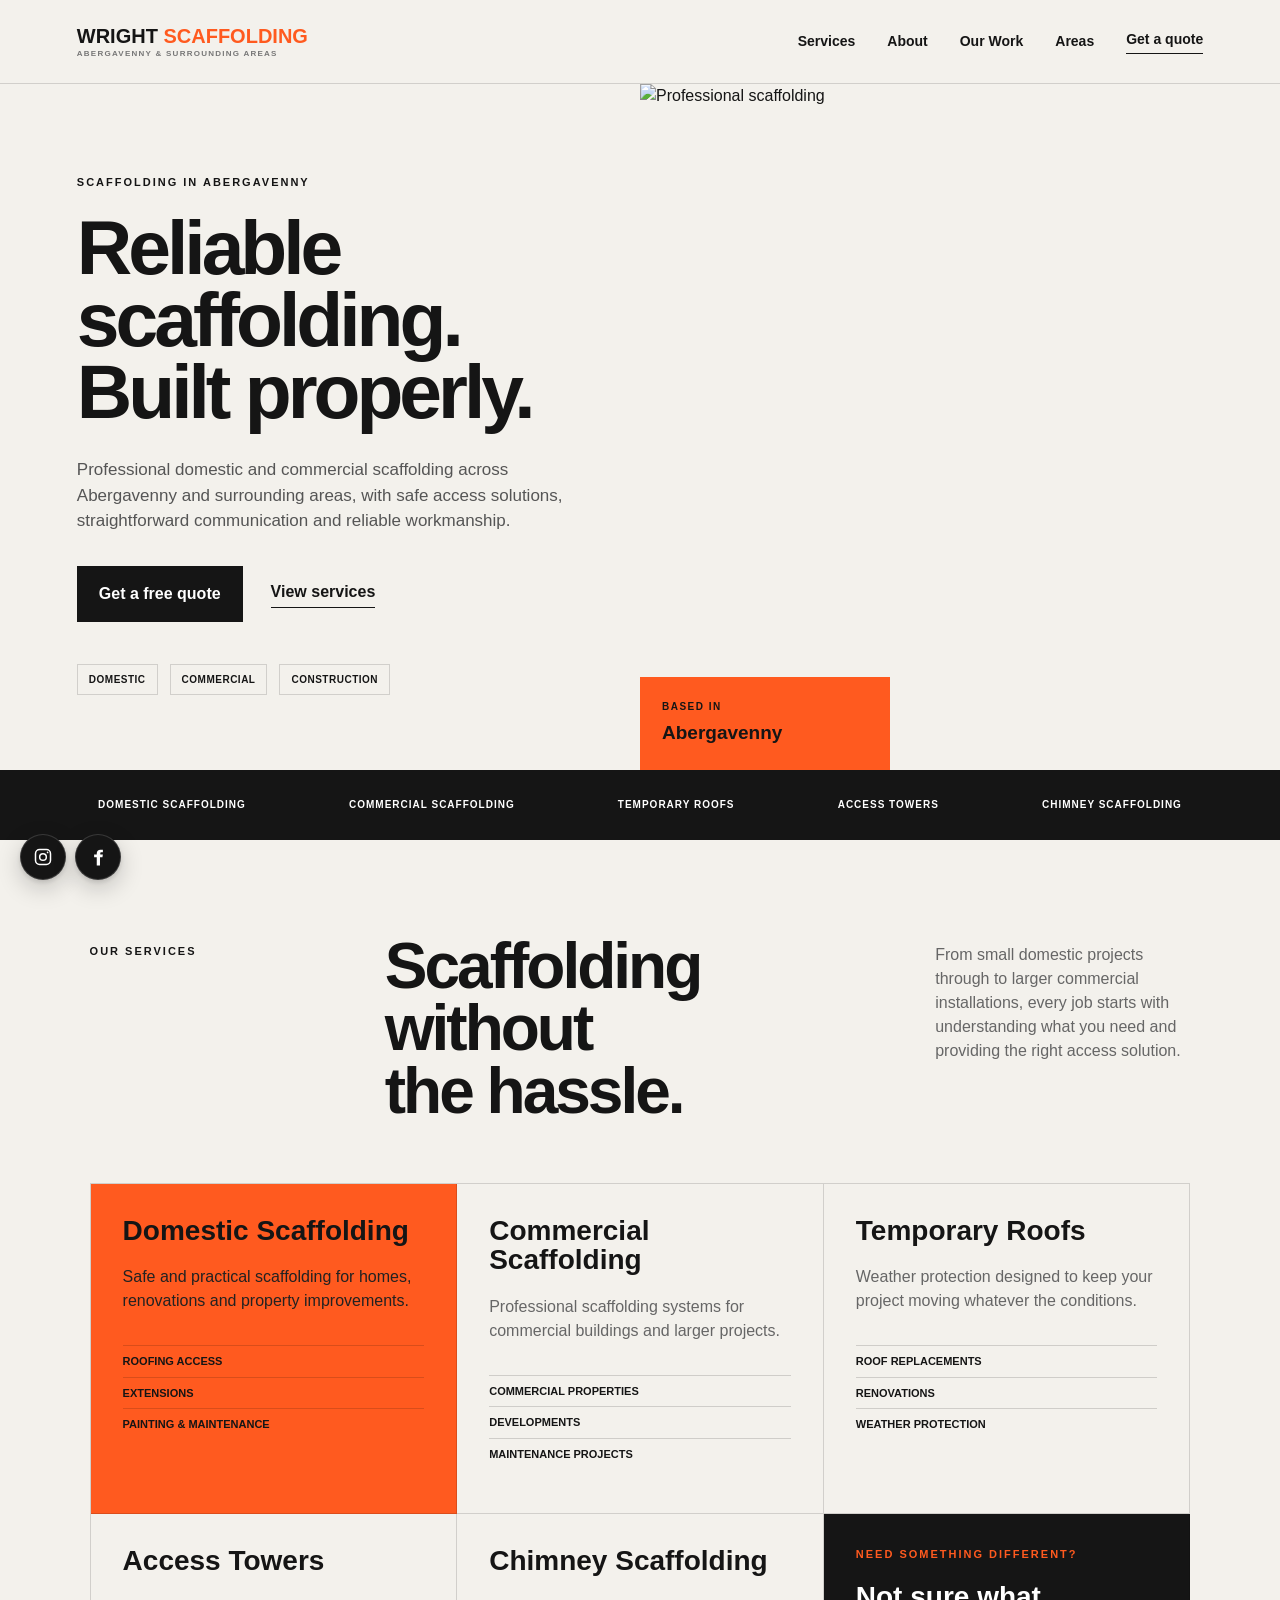
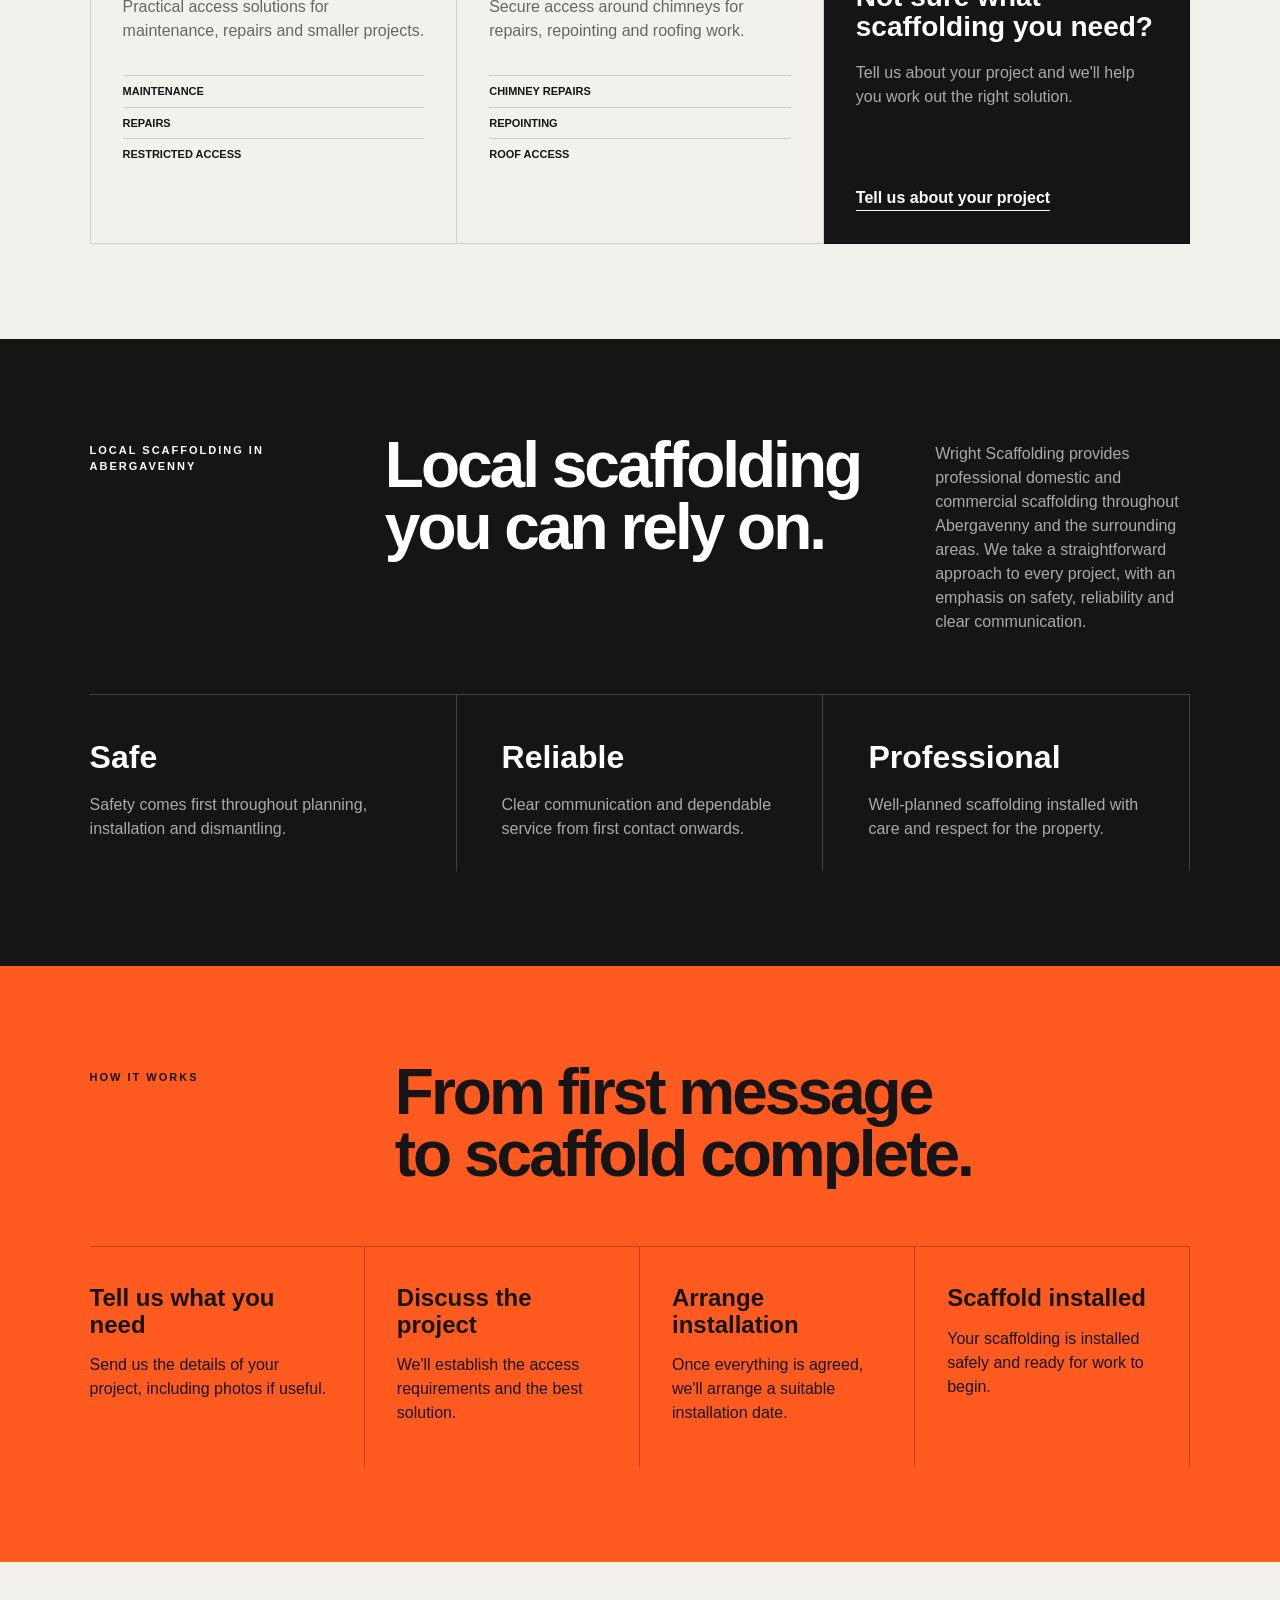
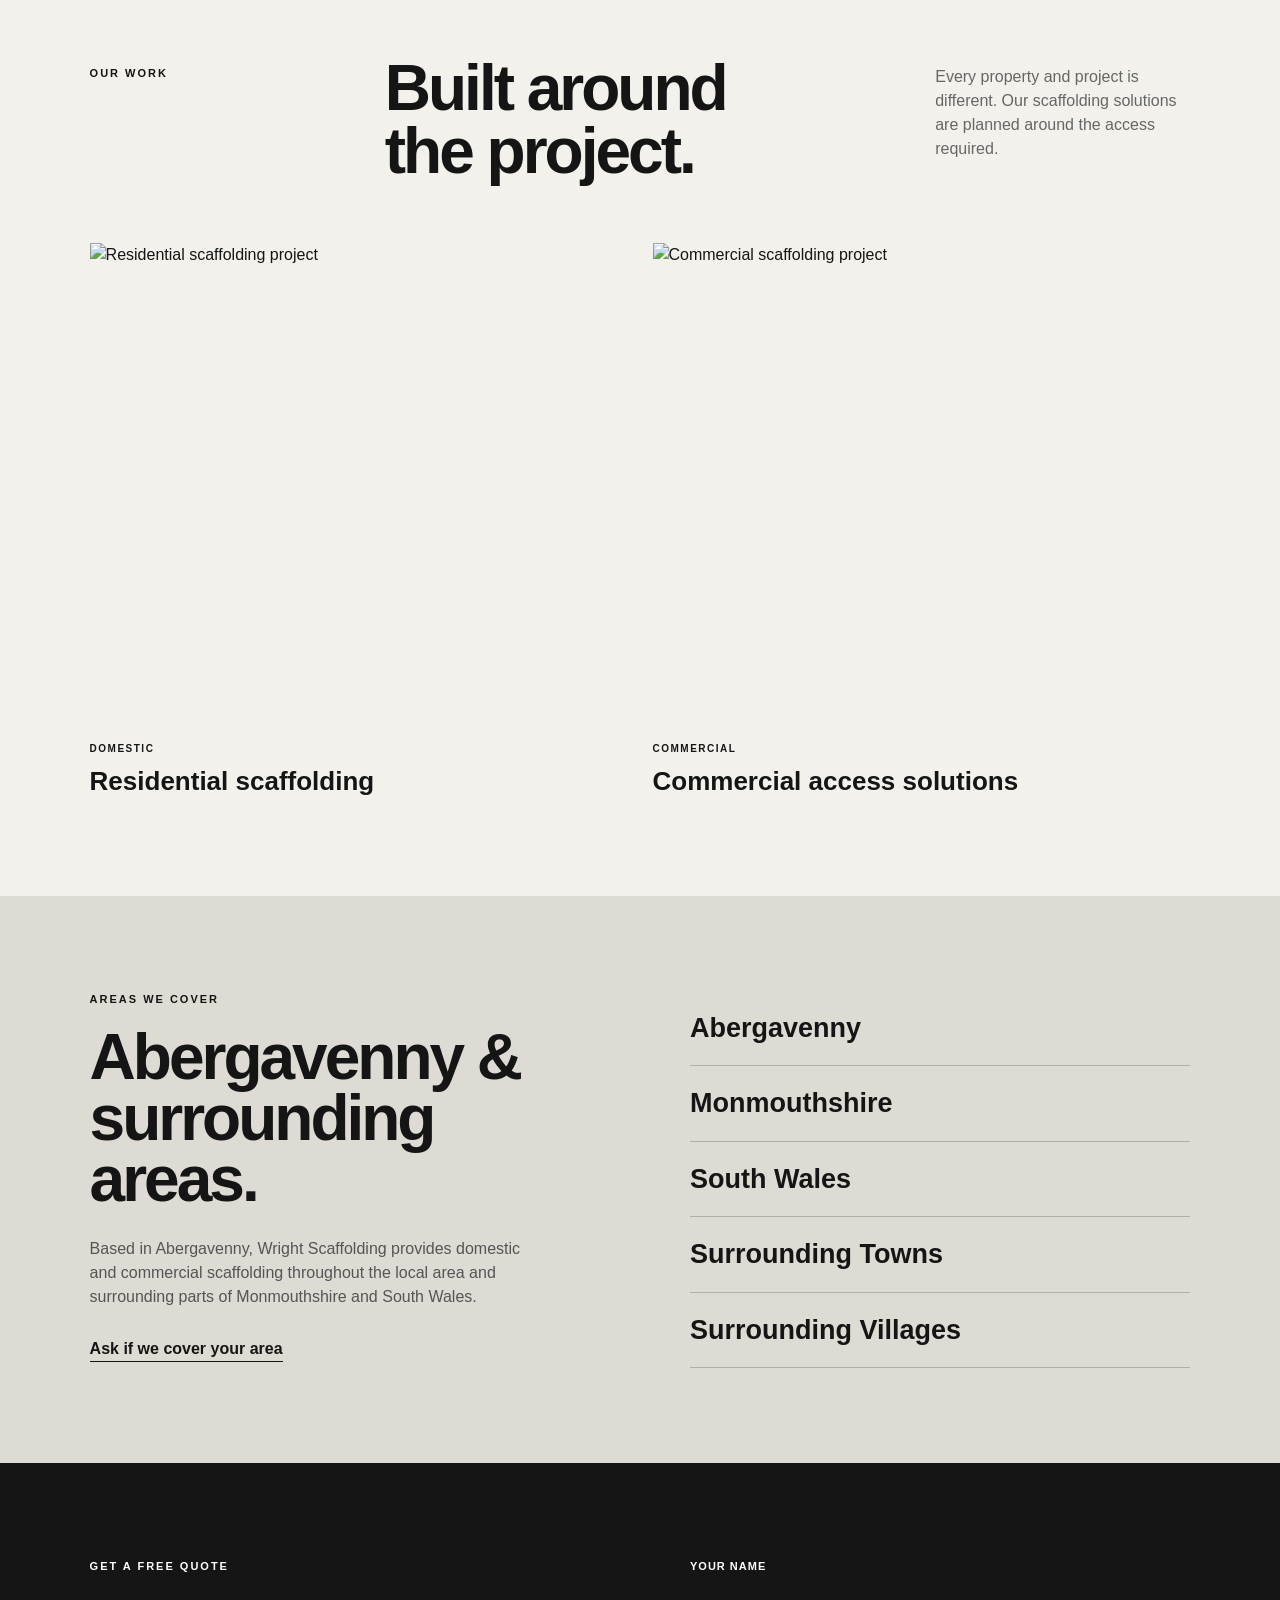
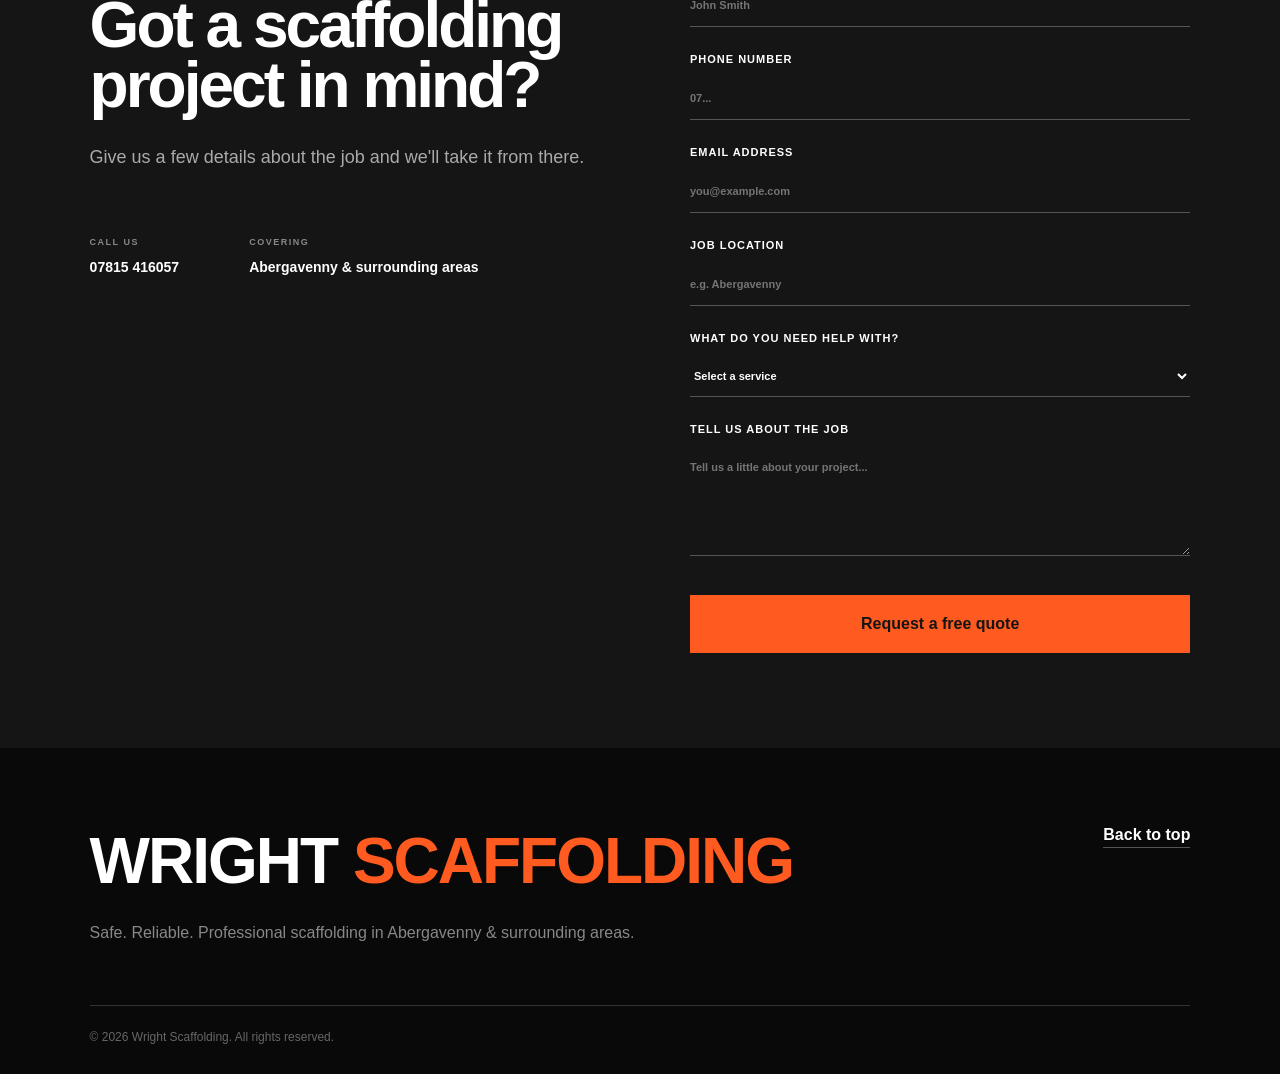
==== commit 8cf19a87: "location" ====
--- a/index.html
+++ b/index.html
@@ -9,7 +9,7 @@
 
   <meta
     name="description"
-    content="Professional domestic and commercial scaffolding services across Abergavenny and surrounding areas. Safe, reliable scaffolding for projects of all sizes."
+    content="Professional domestic and commercial scaffolding services across Abergavenny and surrounding areas."
   >
 
   <link rel="stylesheet" href="style.css">
@@ -20,8 +20,14 @@
   <!-- HEADER -->
   <header class="site-header">
 
-    <a href="#top" class="logo">
-      WRIGHT <span>SCAFFOLDING</span>
+    <a href="#top" class="logo-wrap">
+      <div class="logo">
+        WRIGHT <span>SCAFFOLDING</span>
+      </div>
+
+      <div class="logo-location">
+        ABERGAVENNY & SURROUNDING AREAS
+      </div>
     </a>
 
     <nav class="desktop-nav">
@@ -46,13 +52,11 @@
 
   <!-- MOBILE MENU -->
   <div class="mobile-menu" id="mobileMenu">
-
     <a href="#services">Services</a>
     <a href="#about">About</a>
     <a href="#work">Our Work</a>
     <a href="#areas">Areas</a>
     <a href="#quote">Get a quote</a>
-
   </div>
 
 
@@ -273,18 +277,20 @@
       <div class="section-heading">
 
         <p class="eyebrow">
-          WHY WRIGHT SCAFFOLDING
+          LOCAL SCAFFOLDING IN ABERGAVENNY
         </p>
 
         <h2>
-          Good scaffolding starts<br>
-          with good communication.
+          Local scaffolding<br>
+          you can rely on.
         </h2>
 
         <p>
-          No unnecessary complexity. No chasing for answers.
-          Just a straightforward approach to understanding
-          the job and getting the scaffolding installed safely.
+          Wright Scaffolding provides professional domestic and
+          commercial scaffolding throughout Abergavenny and the
+          surrounding areas. We take a straightforward approach to
+          every project, with an emphasis on safety, reliability and
+          clear communication.
         </p>
 
       </div>
@@ -436,10 +442,7 @@
           >
 
           <p>DOMESTIC</p>
-
-          <h3>
-            Residential scaffolding
-          </h3>
+          <h3>Residential scaffolding</h3>
 
         </article>
 
@@ -452,10 +455,7 @@
           >
 
           <p>COMMERCIAL</p>
-
-          <h3>
-            Commercial access solutions
-          </h3>
+          <h3>Commercial access solutions</h3>
 
         </article>
 
@@ -476,14 +476,14 @@
           </p>
 
           <h2>
-            Scaffolding across<br>
-            Abergavenny & beyond.
+            Abergavenny &<br>
+            surrounding areas.
           </h2>
 
           <p>
-            Wright Scaffolding provides professional domestic and
-            commercial scaffolding throughout Abergavenny and
-            surrounding areas.
+            Based in Abergavenny, Wright Scaffolding provides domestic
+            and commercial scaffolding throughout the local area and
+            surrounding parts of Monmouthshire and South Wales.
           </p>
 
           <a href="#quote">
@@ -494,13 +494,11 @@
 
 
         <div class="area-list">
-
           <span>Abergavenny</span>
           <span>Monmouthshire</span>
           <span>South Wales</span>
           <span>Surrounding Towns</span>
           <span>Surrounding Villages</span>
-
         </div>
 
       </div>
@@ -558,61 +556,48 @@
       </div>
 
 
-      <!-- QUOTE FORM -->
       <form class="quote-form">
 
         <label>
-
           Your name
-
           <input
             type="text"
             name="name"
             placeholder="John Smith"
             required
           >
-
         </label>
 
 
         <label>
-
           Phone number
-
           <input
             type="tel"
             name="phone"
             placeholder="07..."
             required
           >
-
         </label>
 
 
         <label>
-
           Email address
-
           <input
             type="email"
             name="email"
             placeholder="you@example.com"
             required
           >
-
         </label>
 
 
         <label>
-
           Job location
-
           <input
             type="text"
             name="location"
             placeholder="e.g. Abergavenny"
           >
-
         </label>
 
 
@@ -621,7 +606,6 @@
           What do you need help with?
 
           <select name="service">
-
             <option value="">Select a service</option>
             <option>Domestic Scaffolding</option>
             <option>Commercial Scaffolding</option>
@@ -629,7 +613,6 @@
             <option>Access Tower</option>
             <option>Chimney Scaffolding</option>
             <option>Other</option>
-
           </select>
 
         </label>
@@ -681,7 +664,7 @@
   </footer>
 
 
-  <!-- FLOATING SOCIAL BUTTONS -->
+  <!-- SOCIAL BUTTONS -->
   <div class="social-buttons">
 
     <!-- INSTAGRAM -->
@@ -696,7 +679,6 @@
       <svg
         viewBox="0 0 24 24"
         aria-hidden="true"
-        focusable="false"
         class="instagram-icon"
       >
 
@@ -739,7 +721,6 @@
       <svg
         viewBox="0 0 24 24"
         aria-hidden="true"
-        focusable="false"
         class="facebook-icon"
       >
 
--- a/style.css
+++ b/style.css
@@ -48,10 +48,12 @@
 }
 
 
-/* HEADER */
+/* ========================================
+   HEADER
+   ======================================== */
 
 .site-header {
-  height: 84px;
+  min-height: 84px;
   padding: 0 6%;
   display: flex;
   align-items: center;
@@ -62,14 +64,36 @@
   z-index: 1000;
 }
 
+
+/* LOGO + LOCATION */
+
+.logo-wrap {
+  display: flex;
+  flex-direction: column;
+  align-items: flex-start;
+  justify-content: center;
+  gap: 2px;
+}
+
 .logo {
   font-size: 20px;
   font-weight: 900;
+  line-height: 1.1;
 }
 
 .logo span {
   color: var(--orange);
 }
+
+.logo-location {
+  font-size: 8px;
+  font-weight: 700;
+  letter-spacing: 1.25px;
+  color: #777;
+  text-transform: uppercase;
+  line-height: 1.2;
+}
+
 
 .desktop-nav {
   display: flex;
@@ -105,7 +129,9 @@
 }
 
 
-/* MOBILE MENU */
+/* ========================================
+   MOBILE MENU
+   ======================================== */
 
 .mobile-menu {
   display: none;
@@ -131,7 +157,9 @@
 }
 
 
-/* GENERAL */
+/* ========================================
+   GENERAL
+   ======================================== */
 
 .eyebrow {
   font-size: 11px;
@@ -170,7 +198,9 @@
 }
 
 
-/* HERO */
+/* ========================================
+   HERO
+   ======================================== */
 
 .hero {
   min-height: 670px;
@@ -280,7 +310,9 @@
 }
 
 
-/* SERVICE STRIP */
+/* ========================================
+   SERVICE STRIP
+   ======================================== */
 
 .service-strip {
   background: var(--dark);
@@ -298,7 +330,9 @@
 }
 
 
-/* SERVICES */
+/* ========================================
+   SERVICES
+   ======================================== */
 
 .service-grid {
   display: grid;
@@ -374,7 +408,9 @@
 }
 
 
-/* ABOUT */
+/* ========================================
+   ABOUT
+   ======================================== */
 
 .approach {
   background: var(--dark);
@@ -411,7 +447,9 @@
 }
 
 
-/* PROCESS */
+/* ========================================
+   PROCESS
+   ======================================== */
 
 .process {
   background: var(--orange);
@@ -448,7 +486,9 @@
 }
 
 
-/* OUR WORK */
+/* ========================================
+   OUR WORK
+   ======================================== */
 
 .project-grid {
   display: grid;
@@ -474,7 +514,9 @@
 }
 
 
-/* AREAS */
+/* ========================================
+   AREAS
+   ======================================== */
 
 .areas {
   background: #dedbd4;
@@ -519,7 +561,9 @@
 }
 
 
-/* QUOTE */
+/* ========================================
+   QUOTE
+   ======================================== */
 
 .quote-section {
   background: var(--dark);
@@ -619,7 +663,9 @@
 }
 
 
-/* FOOTER */
+/* ========================================
+   FOOTER
+   ======================================== */
 
 footer {
   background: #090909;
@@ -660,7 +706,9 @@
 }
 
 
-/* SOCIAL BUTTONS - DESKTOP */
+/* ========================================
+   SOCIAL BUTTONS - DESKTOP
+   ======================================== */
 
 .social-buttons {
   position: fixed;
@@ -686,10 +734,6 @@
   box-shadow:
     0 8px 25px rgba(0,0,0,0.20),
     0 2px 5px rgba(0,0,0,0.12);
-
-  transition:
-    transform 0.2s ease,
-    background 0.2s ease;
 }
 
 .social-button:hover {
@@ -726,7 +770,9 @@
 }
 
 
-/* TABLET */
+/* ========================================
+   TABLET
+   ======================================== */
 
 @media (max-width: 1050px) and (min-width: 769px) {
 
@@ -758,12 +804,18 @@
   /* HEADER */
 
   .site-header {
-    height: 64px;
-    padding: 0 20px;
+    min-height: 70px;
+    padding: 0 18px;
   }
 
   .logo {
-    font-size: 16px;
+    font-size: 15px;
+  }
+
+  .logo-location {
+    font-size: 6.5px;
+    letter-spacing: 0.9px;
+    margin-top: 2px;
   }
 
   .desktop-nav {
@@ -775,24 +827,19 @@
   }
 
   .mobile-menu {
-    padding-left: 20px;
-    padding-right: 20px;
-  }
-
-
-  /* SOCIAL BUTTONS STACKED ON RIGHT */
+    padding-left: 18px;
+    padding-right: 18px;
+  }
+
+
+  /* SOCIAL BUTTONS */
 
   .social-buttons {
     left: auto;
     right: 16px;
     bottom: 74px;
-
-    width: auto;
-
-    display: flex;
     flex-direction: column;
     align-items: flex-end;
-
     gap: 8px;
   }
 
@@ -817,12 +864,8 @@
     color: white;
   }
 
-  .social-button:active {
-    transform: scale(0.94);
-  }
-
-
-  /* FLOATING CALL BUTTON */
+
+  /* CALL NOW */
 
   .mobile-call-button {
     display: flex;
@@ -830,7 +873,6 @@
     justify-content: center;
 
     position: fixed;
-
     right: 16px;
     bottom: 16px;
 
@@ -856,19 +898,11 @@
 
   .mobile-call-button::before {
     content: "";
-
     width: 7px;
     height: 7px;
-
     background: var(--green);
     border-radius: 50%;
-
     margin-right: 8px;
-  }
-
-  .mobile-call-button:active {
-    transform: scale(0.96);
-    background: #000;
   }
 
 
@@ -1151,15 +1185,11 @@
 }
 
 
-/* SMALL MOBILE */
+/* ========================================
+   SMALL MOBILE
+   ======================================== */
 
 @media (max-width: 430px) {
-
-  .site-header,
-  .mobile-menu {
-    padding-left: 18px;
-    padding-right: 18px;
-  }
 
   .hero-copy {
     padding: 48px 18px 42px;
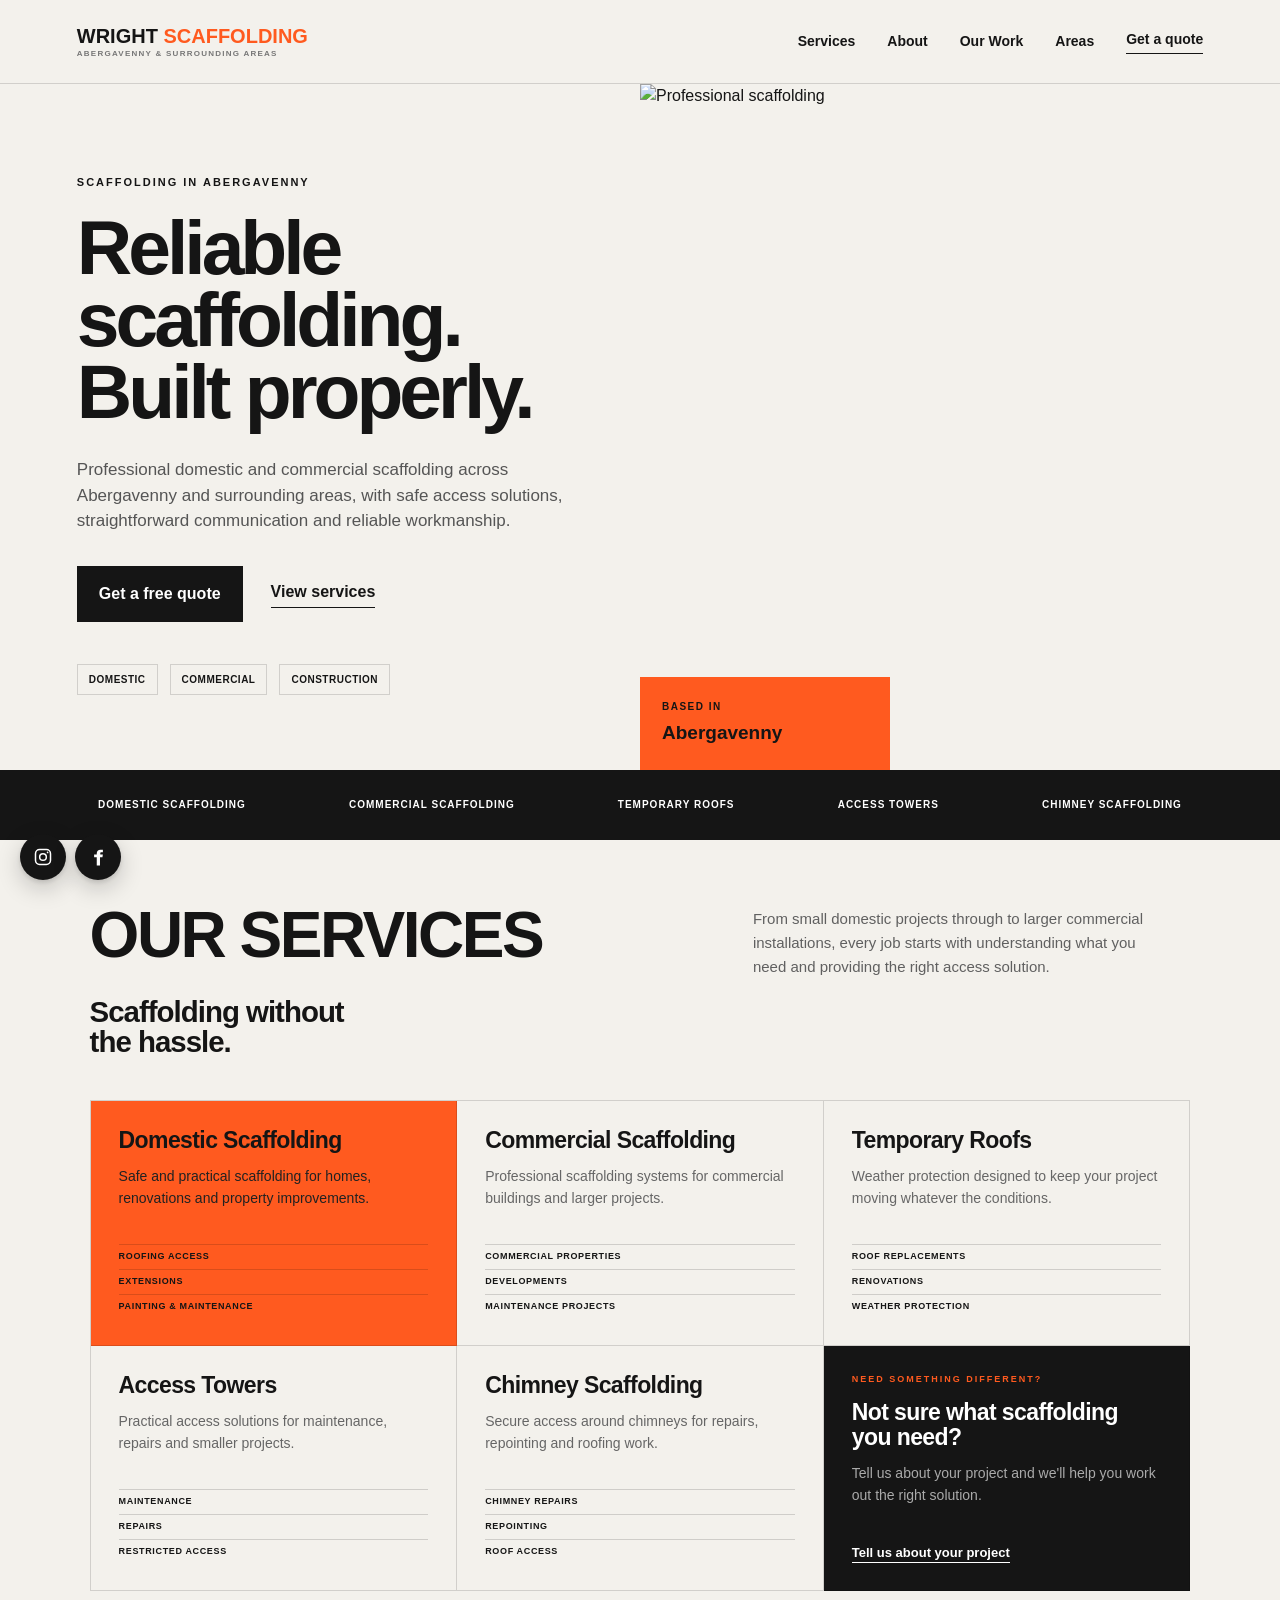
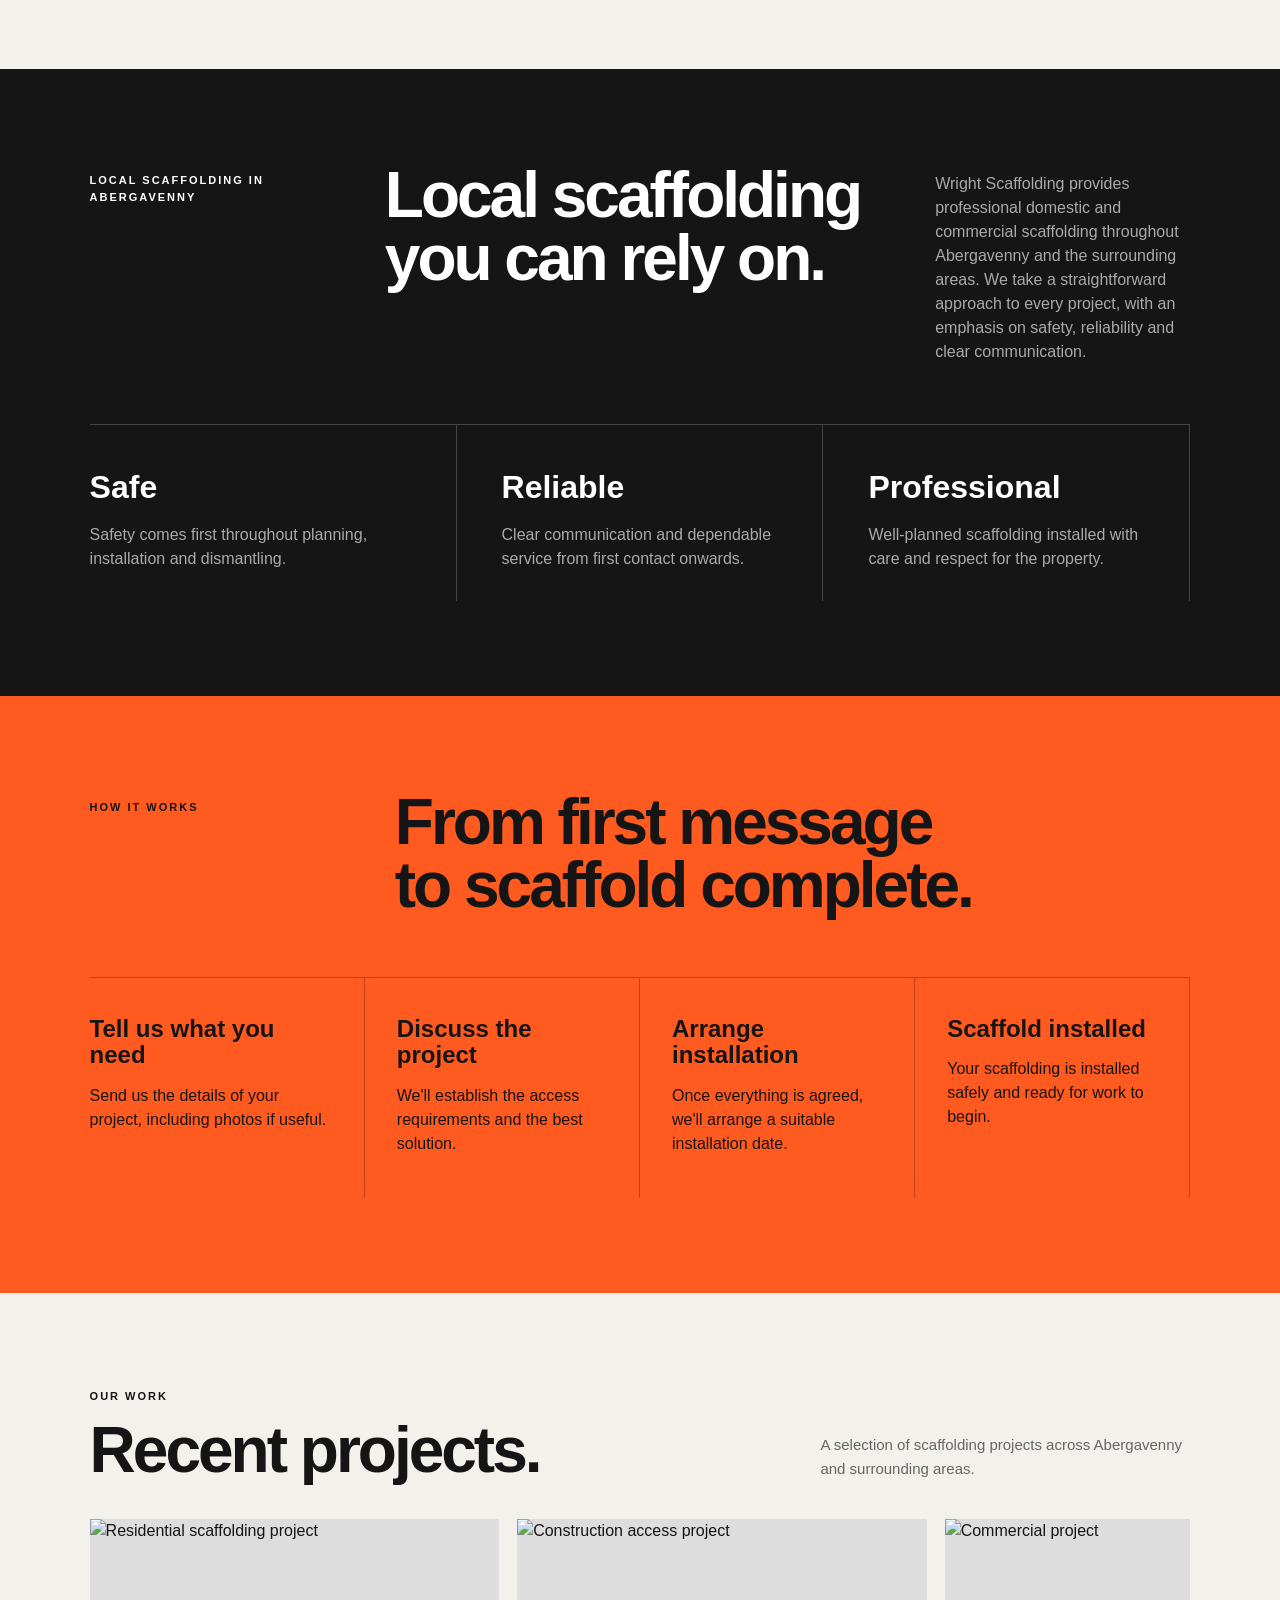
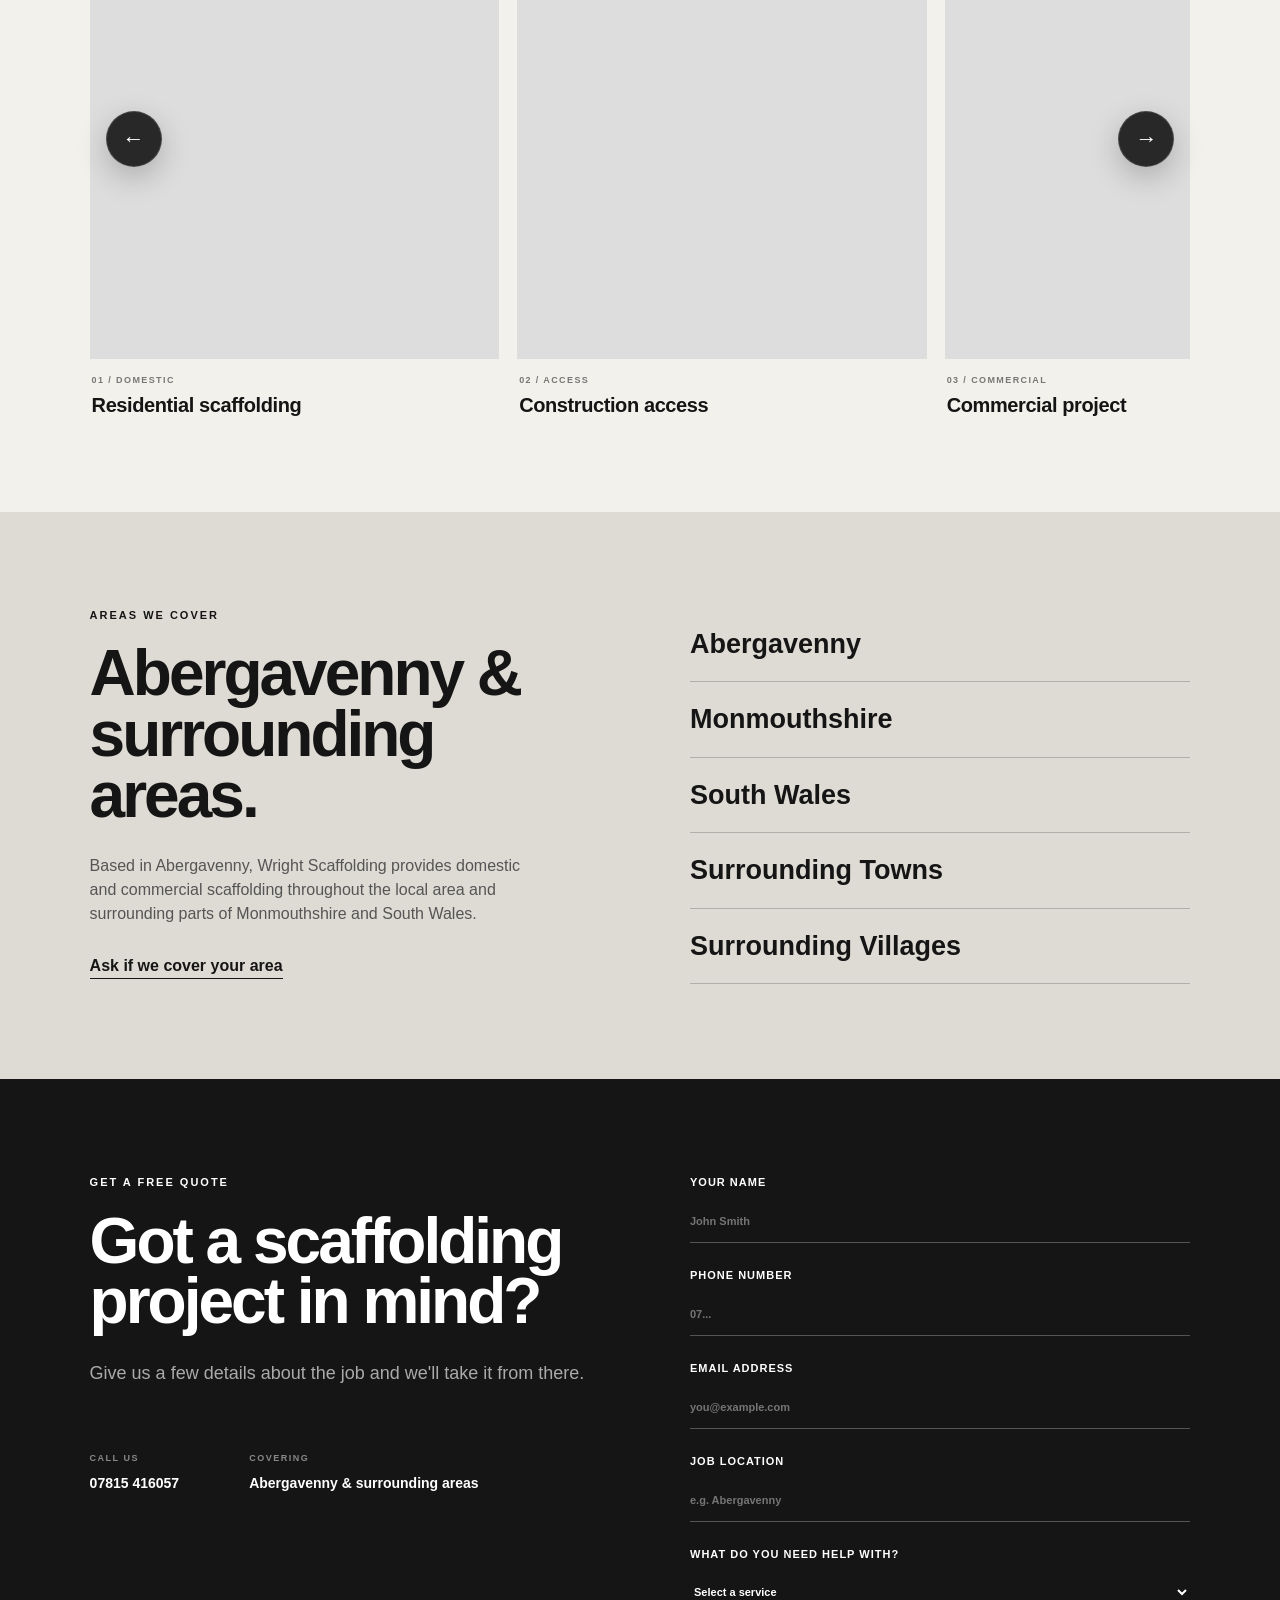
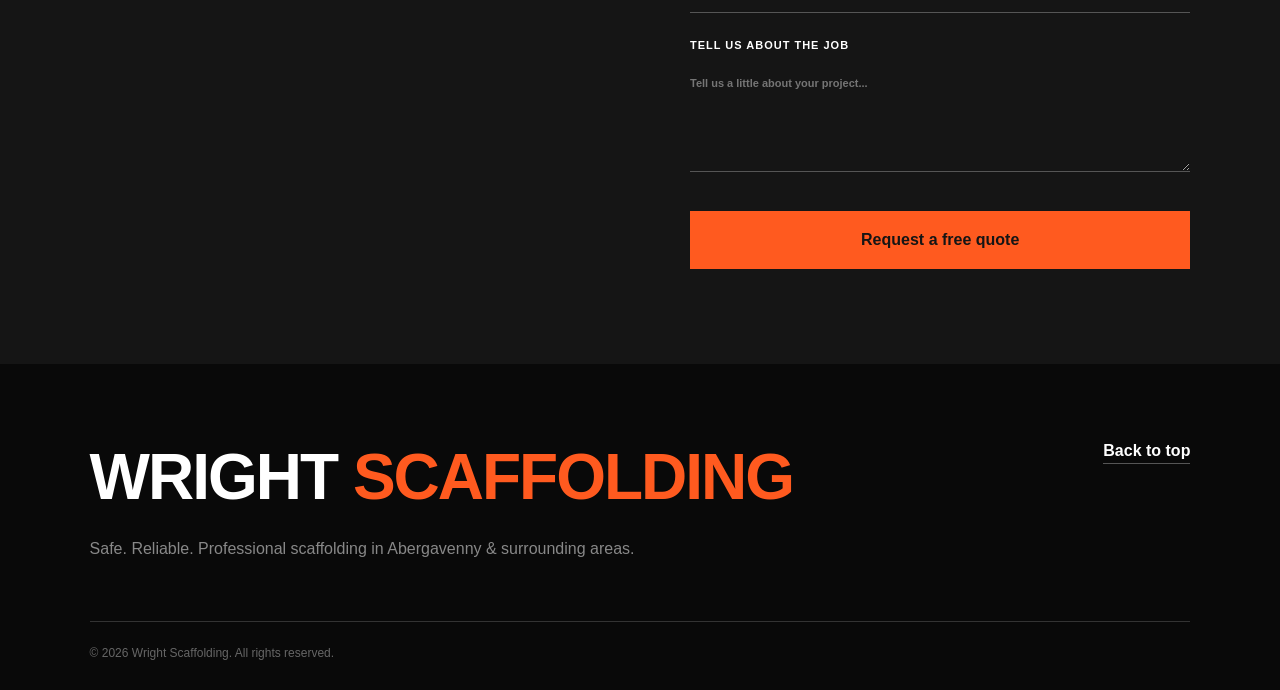
==== commit 72b1ff0c: "sliding photo gallery" ====
--- a/index.html
+++ b/index.html
@@ -412,53 +412,180 @@
     <!-- OUR WORK -->
     <section class="section work" id="work">
 
-      <div class="section-heading">
+      <div class="work-heading">
 
         <p class="eyebrow">
           OUR WORK
         </p>
 
-        <h2>
-          Built around<br>
-          the project.
-        </h2>
-
-        <p>
-          Every property and project is different.
-          Our scaffolding solutions are planned around
-          the access required.
-        </p>
-
-      </div>
-
-
-      <div class="project-grid">
-
-        <article class="project">
-
-          <img
-            src="https://images.unsplash.com/photo-1503387762-592deb58ef4e?auto=format&fit=crop&w=1200&q=85"
-            alt="Residential scaffolding project"
-          >
-
-          <p>DOMESTIC</p>
-          <h3>Residential scaffolding</h3>
-
-        </article>
-
-
-        <article class="project">
-
-          <img
-            src="https://images.unsplash.com/photo-1485083269755-a7b559a4fe5e?auto=format&fit=crop&w=1200&q=85"
-            alt="Commercial scaffolding project"
-          >
-
-          <p>COMMERCIAL</p>
-          <h3>Commercial access solutions</h3>
-
-        </article>
-
+        <div class="work-title-row">
+
+          <h2>
+            Recent projects.
+          </h2>
+
+          <p>
+            A selection of scaffolding projects across
+            Abergavenny and surrounding areas.
+          </p>
+
+        </div>
+
+      </div>
+
+
+      <div class="gallery-wrapper">
+
+        <!-- DESKTOP LEFT ARROW -->
+        <button
+          class="gallery-arrow gallery-arrow-left"
+          id="galleryPrevious"
+          aria-label="View previous projects"
+        >
+          &#8592;
+        </button>
+
+
+        <div class="gallery-track" id="galleryTrack">
+
+
+          <!-- PROJECT 1 -->
+          <article class="gallery-item">
+
+            <div class="gallery-image">
+
+              <img
+                src="https://images.unsplash.com/photo-1503387762-592deb58ef4e?auto=format&fit=crop&w=1200&q=85"
+                alt="Residential scaffolding project"
+              >
+
+            </div>
+
+            <div class="gallery-caption">
+              <span>01 / DOMESTIC</span>
+              <h3>Residential scaffolding</h3>
+            </div>
+
+          </article>
+
+
+          <!-- PROJECT 2 -->
+          <article class="gallery-item">
+
+            <div class="gallery-image">
+
+              <img
+                src="https://images.unsplash.com/photo-1504307651254-35680f356dfd?auto=format&fit=crop&w=1200&q=85"
+                alt="Construction access project"
+              >
+
+            </div>
+
+            <div class="gallery-caption">
+              <span>02 / ACCESS</span>
+              <h3>Construction access</h3>
+            </div>
+
+          </article>
+
+
+          <!-- PROJECT 3 -->
+          <article class="gallery-item">
+
+            <div class="gallery-image">
+
+              <img
+                src="https://images.unsplash.com/photo-1541976590-713941681591?auto=format&fit=crop&w=1200&q=85"
+                alt="Commercial project"
+              >
+
+            </div>
+
+            <div class="gallery-caption">
+              <span>03 / COMMERCIAL</span>
+              <h3>Commercial project</h3>
+            </div>
+
+          </article>
+
+
+          <!-- PROJECT 4 -->
+          <article class="gallery-item">
+
+            <div class="gallery-image">
+
+              <img
+                src="https://images.unsplash.com/photo-1487958449943-2429e8be8625?auto=format&fit=crop&w=1200&q=85"
+                alt="Property renovation project"
+              >
+
+            </div>
+
+            <div class="gallery-caption">
+              <span>04 / RENOVATION</span>
+              <h3>Property renovation</h3>
+            </div>
+
+          </article>
+
+
+          <!-- PROJECT 5 -->
+          <article class="gallery-item">
+
+            <div class="gallery-image">
+
+              <img
+                src="https://images.unsplash.com/photo-1511818966892-d7d671e672a2?auto=format&fit=crop&w=1200&q=85"
+                alt="Building maintenance project"
+              >
+
+            </div>
+
+            <div class="gallery-caption">
+              <span>05 / MAINTENANCE</span>
+              <h3>Building maintenance</h3>
+            </div>
+
+          </article>
+
+
+          <!-- PROJECT 6 -->
+          <article class="gallery-item">
+
+            <div class="gallery-image">
+
+              <img
+                src="https://images.unsplash.com/photo-1485083269755-a7b559a4fe5e?auto=format&fit=crop&w=1200&q=85"
+                alt="Commercial access project"
+              >
+
+            </div>
+
+            <div class="gallery-caption">
+              <span>06 / COMMERCIAL</span>
+              <h3>Commercial access</h3>
+            </div>
+
+          </article>
+
+        </div>
+
+
+        <!-- DESKTOP RIGHT ARROW -->
+        <button
+          class="gallery-arrow gallery-arrow-right"
+          id="galleryNext"
+          aria-label="View more projects"
+        >
+          &#8594;
+        </button>
+
+      </div>
+
+
+      <div class="gallery-mobile-hint">
+        <span>SWIPE TO EXPLORE</span>
+        <span>&#8594;</span>
       </div>
 
     </section>
@@ -560,6 +687,7 @@
 
         <label>
           Your name
+
           <input
             type="text"
             name="name"
@@ -571,6 +699,7 @@
 
         <label>
           Phone number
+
           <input
             type="tel"
             name="phone"
@@ -582,6 +711,7 @@
 
         <label>
           Email address
+
           <input
             type="email"
             name="email"
@@ -593,6 +723,7 @@
 
         <label>
           Job location
+
           <input
             type="text"
             name="location"
@@ -602,7 +733,6 @@
 
 
         <label>
-
           What do you need help with?
 
           <select name="service">
@@ -614,12 +744,10 @@
             <option>Chimney Scaffolding</option>
             <option>Other</option>
           </select>
-
         </label>
 
 
         <label>
-
           Tell us about the job
 
           <textarea
@@ -627,7 +755,6 @@
             rows="5"
             placeholder="Tell us a little about your project..."
           ></textarea>
-
         </label>
 
 
--- a/style.css
+++ b/style.css
@@ -64,9 +64,6 @@
   z-index: 1000;
 }
 
-
-/* LOGO + LOCATION */
-
 .logo-wrap {
   display: flex;
   flex-direction: column;
@@ -93,7 +90,6 @@
   text-transform: uppercase;
   line-height: 1.2;
 }
-
 
 .desktop-nav {
   display: flex;
@@ -334,20 +330,83 @@
    SERVICES
    ======================================== */
 
+.services {
+  padding-top: 65px;
+  padding-bottom: 78px;
+}
+
+.services .section-heading {
+  display: grid;
+  grid-template-columns: minmax(0, 1fr) minmax(320px, 0.75fr);
+
+  grid-template-areas:
+    "main description"
+    "tagline tagline";
+
+  column-gap: 80px;
+  row-gap: 18px;
+  align-items: start;
+  margin-bottom: 42px;
+}
+
+.services .section-heading .eyebrow {
+  grid-area: main;
+  margin: 0;
+
+  font-size: clamp(42px, 5vw, 68px);
+  line-height: 0.95;
+  font-weight: 900;
+  letter-spacing: -2.5px;
+
+  text-transform: uppercase;
+  color: var(--dark);
+}
+
+.services .section-heading h2 {
+  grid-area: tagline;
+
+  font-size: clamp(24px, 2.3vw, 34px);
+  line-height: 1.05;
+  letter-spacing: -1px;
+
+  max-width: 600px;
+  margin: 0;
+}
+
+.services .section-heading > p:last-child {
+  grid-area: description;
+
+  max-width: 420px;
+  margin: 2px 0 0;
+
+  font-size: 15px;
+  line-height: 1.6;
+
+  color: #606060;
+}
+
+
+/* SERVICE CARDS */
+
 .service-grid {
   display: grid;
   grid-template-columns: repeat(3, 1fr);
+
   border-top: 1px solid var(--border);
   border-left: 1px solid var(--border);
 }
 
 .service-card {
-  min-height: 330px;
-  padding: 32px;
+  min-height: 245px;
+  padding: 27px 28px;
+
   border-right: 1px solid var(--border);
   border-bottom: 1px solid var(--border);
+
   position: relative;
-  transition: 0.2s ease;
+
+  display: flex;
+  flex-direction: column;
 }
 
 .service-card:hover {
@@ -359,13 +418,21 @@
 }
 
 .service-card h3 {
-  font-size: 28px;
-  line-height: 1.05;
-  margin-bottom: 20px;
+  font-size: 23px;
+  line-height: 1.08;
+  letter-spacing: -0.6px;
+
+  margin-bottom: 13px;
+
+  max-width: 270px;
 }
 
 .service-card p {
   color: var(--grey);
+
+  font-size: 14px;
+  line-height: 1.55;
+
   max-width: 320px;
 }
 
@@ -375,35 +442,63 @@
 
 .service-card ul {
   list-style: none;
-  margin-top: 32px;
+
+  margin-top: auto;
+  padding-top: 22px;
 }
 
 .service-card li {
-  font-size: 11px;
+  font-size: 9px;
+  line-height: 1.3;
+
   text-transform: uppercase;
-  font-weight: 700;
-  padding: 7px 0;
+
+  font-weight: 800;
+  letter-spacing: 0.65px;
+
+  padding: 6px 0;
+
   border-top: 1px solid rgba(0,0,0,0.15);
 }
+
+
+/* CONTACT CARD */
 
 .contact-card {
   background: var(--dark);
   color: white;
 }
 
+.contact-card:hover {
+  background: #090909;
+}
+
 .contact-card p {
   color: #aaa;
 }
 
 .contact-card .eyebrow {
   color: var(--orange);
+  font-size: 9px;
+  margin-bottom: 13px;
+}
+
+.contact-card h3 {
+  max-width: 300px;
 }
 
 .contact-card a {
-  position: absolute;
-  left: 32px;
-  bottom: 32px;
+  display: inline-block;
+
+  margin-top: auto;
+
+  align-self: flex-start;
+
+  padding-top: 24px;
+
+  font-size: 13px;
   font-weight: 700;
+
   border-bottom: 1px solid white;
 }
 
@@ -424,11 +519,13 @@
 .values {
   display: grid;
   grid-template-columns: repeat(3, 1fr);
+
   border-top: 1px solid rgba(255,255,255,0.2);
 }
 
 .value {
   padding: 38px 45px 30px 0;
+
   border-right: 1px solid rgba(255,255,255,0.2);
 }
 
@@ -462,12 +559,14 @@
 .process-grid {
   display: grid;
   grid-template-columns: repeat(4, 1fr);
+
   border-top: 1px solid rgba(0,0,0,0.25);
 }
 
 .process-step {
   padding: 38px 32px;
   min-height: 220px;
+
   border-right: 1px solid rgba(0,0,0,0.25);
 }
 
@@ -478,6 +577,7 @@
 .process-step h3 {
   font-size: 24px;
   line-height: 1.1;
+
   margin-bottom: 15px;
 }
 
@@ -490,27 +590,190 @@
    OUR WORK
    ======================================== */
 
-.project-grid {
-  display: grid;
-  grid-template-columns: 1fr 1fr;
-  gap: 25px;
-}
-
-.project img {
-  height: 480px;
+.work {
+  overflow: hidden;
+}
+
+.work-heading {
+  margin-bottom: 38px;
+}
+
+.work-heading .eyebrow {
+  margin-bottom: 16px;
+}
+
+.work-title-row {
+  display: flex;
+  align-items: flex-end;
+  justify-content: space-between;
+
+  gap: 60px;
+}
+
+.work-title-row h2 {
+  font-size: clamp(45px, 5vw, 72px);
+
+  line-height: 0.95;
+
+  letter-spacing: -3px;
+}
+
+.work-title-row p {
+  max-width: 370px;
+
+  color: var(--grey);
+
+  font-size: 15px;
+  line-height: 1.6;
+}
+
+
+/* ========================================
+   GALLERY
+   ======================================== */
+
+.gallery-wrapper {
+  position: relative;
+}
+
+.gallery-track {
+  display: flex;
+
+  gap: 18px;
+
+  overflow-x: hidden;
+  overflow-y: hidden;
+
+  scroll-behavior: smooth;
+
+  scrollbar-width: none;
+
+  overscroll-behavior-inline: contain;
+}
+
+.gallery-track::-webkit-scrollbar {
+  display: none;
+}
+
+.gallery-item {
+  flex: 0 0 calc((100% - 36px) / 2.6);
+}
+
+.gallery-image {
+  height: 440px;
+
+  overflow: hidden;
+
+  background: #ddd;
+}
+
+.gallery-image img {
+  width: 100%;
+  height: 100%;
+
   object-fit: cover;
-}
-
-.project p {
-  font-size: 10px;
-  letter-spacing: 1.5px;
+
+  transition: transform 0.45s ease;
+}
+
+.gallery-item:hover .gallery-image img {
+  transform: scale(1.025);
+}
+
+
+/* CAPTION */
+
+.gallery-caption {
+  padding: 15px 2px 0;
+}
+
+.gallery-caption span {
+  display: block;
+
+  margin-bottom: 6px;
+
+  font-size: 9px;
   font-weight: 800;
-  margin-top: 18px;
-}
-
-.project h3 {
-  font-size: 26px;
-  margin-top: 6px;
+
+  letter-spacing: 1.4px;
+
+  color: #777;
+}
+
+.gallery-caption h3 {
+  font-size: 20px;
+
+  line-height: 1.15;
+
+  letter-spacing: -0.4px;
+}
+
+
+/* ========================================
+   DESKTOP GALLERY ARROWS
+   ======================================== */
+
+.gallery-arrow {
+  position: absolute;
+
+  top: 220px;
+
+  transform: translateY(-50%);
+
+  width: 56px;
+  height: 56px;
+
+  display: flex;
+  align-items: center;
+  justify-content: center;
+
+  border: 1px solid rgba(255,255,255,0.15);
+
+  border-radius: 50%;
+
+  background: rgba(15,15,15,0.88);
+
+  color: white;
+
+  font-size: 22px;
+  line-height: 1;
+
+  cursor: pointer;
+
+  z-index: 20;
+
+  box-shadow:
+    0 10px 30px rgba(0,0,0,0.22);
+
+  backdrop-filter: blur(10px);
+  -webkit-backdrop-filter: blur(10px);
+
+  transition:
+    transform 0.2s ease,
+    background 0.2s ease,
+    color 0.2s ease;
+}
+
+.gallery-arrow-left {
+  left: 16px;
+}
+
+.gallery-arrow-right {
+  right: 16px;
+}
+
+.gallery-arrow:hover {
+  background: var(--orange);
+
+  color: var(--dark);
+
+  transform:
+    translateY(-50%)
+    scale(1.08);
+}
+
+.gallery-mobile-hint {
+  display: none;
 }
 
 
@@ -524,39 +787,53 @@
 
 .areas-layout {
   display: grid;
+
   grid-template-columns: 1fr 1fr;
+
   gap: 100px;
 }
 
 .areas h2 {
   font-size: clamp(45px, 5vw, 72px);
+
   line-height: 0.95;
+
   letter-spacing: -3px;
+
   margin-bottom: 28px;
 }
 
 .areas-layout > div:first-child > p:not(.eyebrow) {
   color: #555;
+
   max-width: 450px;
 }
 
 .areas a {
   display: inline-block;
+
   margin-top: 28px;
+
   font-weight: 700;
+
   border-bottom: 1px solid;
 }
 
 .area-list {
   display: flex;
+
   flex-direction: column;
+
   justify-content: center;
 }
 
 .area-list span {
   font-size: 27px;
+
   font-weight: 700;
+
   padding: 17px 0;
+
   border-bottom: 1px solid rgba(0,0,0,0.2);
 }
 
@@ -567,40 +844,55 @@
 
 .quote-section {
   background: var(--dark);
+
   color: white;
+
   padding: 95px 7%;
+
   display: grid;
+
   grid-template-columns: 1fr 1fr;
+
   gap: 100px;
 }
 
 .quote-intro h2 {
   font-size: clamp(48px, 5vw, 75px);
+
   line-height: 0.95;
+
   letter-spacing: -3px;
 }
 
 .quote-intro > p:not(.eyebrow) {
   color: #aaa;
+
   margin-top: 28px;
+
   font-size: 18px;
 }
 
 .contact-details {
   display: flex;
+
   gap: 70px;
+
   margin-top: 65px;
 }
 
 .contact-details div {
   display: grid;
+
   gap: 7px;
 }
 
 .contact-details span {
   font-size: 9px;
+
   color: #888;
+
   letter-spacing: 1.5px;
+
   font-weight: 800;
 }
 
@@ -610,15 +902,21 @@
 
 .quote-form {
   display: grid;
+
   gap: 24px;
 }
 
 .quote-form label {
   display: grid;
+
   gap: 9px;
+
   font-size: 11px;
+
   font-weight: 800;
+
   letter-spacing: 1px;
+
   text-transform: uppercase;
 }
 
@@ -626,11 +924,17 @@
 .quote-form textarea,
 .quote-form select {
   width: 100%;
+
   border: 0;
+
   border-bottom: 1px solid #555;
+
   background: transparent;
+
   color: white;
+
   padding: 13px 0;
+
   outline: none;
 }
 
@@ -650,11 +954,17 @@
 
 .quote-form button {
   margin-top: 15px;
+
   border: 0;
+
   background: var(--orange);
+
   color: var(--dark);
+
   padding: 17px 22px;
+
   font-weight: 800;
+
   cursor: pointer;
 }
 
@@ -669,14 +979,19 @@
 
 footer {
   background: #090909;
+
   color: white;
+
   padding: 65px 7% 28px;
+
   position: relative;
 }
 
 .footer-logo {
   font-size: clamp(35px, 5vw, 65px);
+
   font-weight: 900;
+
   letter-spacing: -2px;
 }
 
@@ -686,50 +1001,70 @@
 
 footer > p {
   color: #888;
+
   margin-top: 12px;
 }
 
 footer > a {
   position: absolute;
+
   right: 7%;
+
   top: 75px;
+
   font-weight: 700;
+
   border-bottom: 1px solid #555;
 }
 
 .footer-bottom {
   margin-top: 60px;
+
   padding-top: 22px;
+
   border-top: 1px solid #333;
+
   color: #666;
+
   font-size: 12px;
 }
 
 
 /* ========================================
-   SOCIAL BUTTONS - DESKTOP
+   SOCIAL BUTTONS
    ======================================== */
 
 .social-buttons {
   position: fixed;
+
   left: 20px;
+
   bottom: 20px;
+
   display: flex;
+
   align-items: center;
+
   gap: 9px;
+
   z-index: 9999;
 }
 
 .social-button {
   width: 46px;
   height: 46px;
+
   display: flex;
+
   align-items: center;
+
   justify-content: center;
+
   background: var(--dark);
+
   color: white;
+
   border-radius: 50%;
-  border: 1px solid rgba(255,255,255,0.15);
 
   box-shadow:
     0 8px 25px rgba(0,0,0,0.20),
@@ -738,32 +1073,38 @@
 
 .social-button:hover {
   transform: translateY(-2px);
+
   background: var(--orange);
+
   color: var(--dark);
 }
 
 .instagram-icon {
   width: 20px;
   height: 20px;
+
   fill: none;
+
   stroke: currentColor;
+
   stroke-width: 1.8;
 }
 
 .social-dot {
   fill: currentColor;
+
   stroke: none;
 }
 
 .facebook-icon {
   width: 21px;
   height: 21px;
+
   fill: currentColor;
-  stroke: none;
-}
-
-
-/* CALL BUTTON HIDDEN ON DESKTOP */
+}
+
+
+/* MOBILE CALL BUTTON HIDDEN ON DESKTOP */
 
 .mobile-call-button {
   display: none;
@@ -784,12 +1125,31 @@
     grid-column: 2;
   }
 
+  .services .section-heading {
+    grid-template-columns: 1fr;
+
+    grid-template-areas:
+      "main"
+      "tagline"
+      "description";
+
+    row-gap: 16px;
+  }
+
+  .services .section-heading > p:last-child {
+    max-width: 600px;
+  }
+
   .service-grid {
     grid-template-columns: repeat(2, 1fr);
   }
 
   .process-grid {
     grid-template-columns: repeat(2, 1fr);
+  }
+
+  .gallery-item {
+    flex-basis: 48%;
   }
 
 }
@@ -805,6 +1165,7 @@
 
   .site-header {
     min-height: 70px;
+
     padding: 0 18px;
   }
 
@@ -814,7 +1175,9 @@
 
   .logo-location {
     font-size: 6.5px;
+
     letter-spacing: 0.9px;
+
     margin-top: 2px;
   }
 
@@ -828,65 +1191,75 @@
 
   .mobile-menu {
     padding-left: 18px;
+
     padding-right: 18px;
   }
 
 
-  /* SOCIAL BUTTONS */
+  /* SOCIAL */
 
   .social-buttons {
     left: auto;
+
     right: 16px;
+
     bottom: 74px;
+
     flex-direction: column;
+
     align-items: flex-end;
+
     gap: 8px;
   }
 
   .social-button {
     width: 40px;
+
     height: 40px;
   }
 
   .instagram-icon {
     width: 18px;
+
     height: 18px;
   }
 
   .facebook-icon {
     width: 19px;
+
     height: 19px;
   }
 
-  .social-button:hover {
-    transform: none;
-    background: var(--dark);
-    color: white;
-  }
-
-
-  /* CALL NOW */
+
+  /* CALL */
 
   .mobile-call-button {
     display: flex;
+
     align-items: center;
+
     justify-content: center;
 
     position: fixed;
+
     right: 16px;
+
     bottom: 16px;
 
     width: 112px;
+
     height: 46px;
 
     background: var(--dark);
+
     color: white;
 
-    border: 1px solid rgba(255,255,255,0.15);
     border-radius: 50px;
 
     font-size: 11px;
+
     font-weight: 800;
+
     letter-spacing: 1px;
 
     z-index: 9999;
@@ -898,10 +1271,15 @@
 
   .mobile-call-button::before {
     content: "";
+
     width: 7px;
+
     height: 7px;
+
     background: var(--green);
+
     border-radius: 50%;
+
     margin-right: 8px;
   }
 
@@ -910,36 +1288,47 @@
 
   .hero {
     display: flex;
+
     flex-direction: column;
+
     min-height: auto;
   }
 
   .hero-copy {
     width: 100%;
+
     padding: 52px 20px 45px;
   }
 
   .hero h1 {
     font-size: 44px;
+
     line-height: 0.98;
+
     letter-spacing: -2px;
   }
 
   .hero-description {
     margin-top: 22px;
+
     font-size: 15px;
+
     line-height: 1.6;
   }
 
   .hero-buttons {
     flex-direction: column;
+
     align-items: stretch;
+
     gap: 15px;
+
     margin-top: 27px;
   }
 
   .button-dark {
     width: 100%;
+
     text-align: center;
   }
 
@@ -949,16 +1338,15 @@
 
   .hero-tags {
     margin-top: 30px;
+
     gap: 8px;
   }
 
   .hero-tags span {
     font-size: 9px;
+
     padding: 6px 9px;
   }
-
-
-  /* HERO IMAGE */
 
   .hero-image {
     min-height: 340px;
@@ -966,11 +1354,8 @@
 
   .image-card {
     width: 200px;
+
     padding: 17px;
-  }
-
-  .image-card strong {
-    font-size: 16px;
   }
 
 
@@ -978,11 +1363,17 @@
 
   .service-strip {
     min-height: 54px;
+
     justify-content: flex-start;
+
     gap: 28px;
+
     padding: 15px 20px;
+
     overflow-x: auto;
+
     white-space: nowrap;
+
     scrollbar-width: none;
   }
 
@@ -991,7 +1382,7 @@
   }
 
 
-  /* SECTIONS */
+  /* GENERAL */
 
   .section {
     padding: 58px 20px;
@@ -999,6 +1390,7 @@
 
   .section-heading {
     display: block;
+
     margin-bottom: 36px;
   }
 
@@ -1008,17 +1400,70 @@
 
   .section-heading h2 {
     font-size: 38px;
+
     line-height: 1;
+
     letter-spacing: -1.7px;
   }
 
   .section-heading > p:last-child {
     margin-top: 19px;
+
     line-height: 1.6;
   }
 
 
   /* SERVICES */
+
+  .services {
+    padding-top: 52px;
+
+    padding-bottom: 58px;
+  }
+
+  .services .section-heading {
+    display: block;
+
+    margin-bottom: 34px;
+  }
+
+  .services .section-heading .eyebrow {
+    margin: 0 0 17px;
+
+    font-size: 40px;
+
+    line-height: 0.95;
+
+    font-weight: 900;
+
+    letter-spacing: -1.8px;
+
+    text-transform: uppercase;
+
+    color: var(--dark);
+  }
+
+  .services .section-heading h2 {
+    font-size: 23px;
+
+    line-height: 1.1;
+
+    letter-spacing: -0.6px;
+
+    margin: 0;
+
+    max-width: 330px;
+  }
+
+  .services .section-heading > p:last-child {
+    margin-top: 16px;
+
+    max-width: 100%;
+
+    font-size: 14px;
+
+    line-height: 1.6;
+  }
 
   .service-grid {
     grid-template-columns: 1fr;
@@ -1026,11 +1471,16 @@
 
   .service-card {
     min-height: auto;
+
     padding: 24px;
+
+    display: block;
   }
 
   .service-card h3 {
     font-size: 24px;
+
+    margin-bottom: 20px;
   }
 
   .service-card p {
@@ -1039,15 +1489,34 @@
 
   .service-card ul {
     margin-top: 25px;
+
+    padding-top: 0;
+  }
+
+  .service-card li {
+    font-size: 11px;
+
+    letter-spacing: normal;
+
+    padding: 7px 0;
   }
 
   .contact-card {
     min-height: 280px;
+
+    position: relative;
   }
 
   .contact-card a {
+    position: absolute;
+
     left: 24px;
+
     bottom: 24px;
+
+    margin: 0;
+
+    padding: 0;
   }
 
 
@@ -1060,12 +1529,10 @@
   .value,
   .value:not(:first-child) {
     padding: 27px 0;
+
     border-right: 0;
+
     border-bottom: 1px solid rgba(255,255,255,0.18);
-  }
-
-  .value h3 {
-    font-size: 26px;
   }
 
 
@@ -1082,29 +1549,122 @@
   .process-step,
   .process-step:first-child {
     min-height: auto;
+
     padding: 25px 0;
+
     border-right: 0;
+
     border-bottom: 1px solid rgba(0,0,0,0.25);
   }
 
-  .process-step h3 {
-    font-size: 22px;
-  }
-
-
-  /* OUR WORK */
-
-  .project-grid {
-    grid-template-columns: 1fr;
-    gap: 40px;
-  }
-
-  .project img {
-    height: 310px;
-  }
-
-  .project h3 {
-    font-size: 22px;
+
+  /* ========================================
+     MOBILE GALLERY
+     ======================================== */
+
+  .work {
+    padding-right: 0;
+  }
+
+  .work-heading {
+    padding-right: 20px;
+
+    margin-bottom: 28px;
+  }
+
+  .work-title-row {
+    display: block;
+  }
+
+  .work-title-row h2 {
+    font-size: 40px;
+
+    line-height: 0.98;
+
+    letter-spacing: -1.8px;
+  }
+
+  .work-title-row p {
+    margin-top: 16px;
+
+    max-width: 320px;
+
+    font-size: 14px;
+
+    line-height: 1.6;
+  }
+
+
+  /* MOBILE = SWIPE ONLY */
+
+  .gallery-arrow {
+    display: none;
+  }
+
+  .gallery-track {
+    gap: 12px;
+
+    padding-right: 20px;
+
+    overflow-x: auto;
+    overflow-y: hidden;
+
+    scroll-snap-type: x mandatory;
+
+    scroll-behavior: smooth;
+
+    -webkit-overflow-scrolling: touch;
+
+    scrollbar-width: none;
+
+    touch-action: pan-x;
+  }
+
+  .gallery-track::-webkit-scrollbar {
+    display: none;
+  }
+
+  .gallery-item {
+    flex: 0 0 84%;
+
+    scroll-snap-align: start;
+  }
+
+  .gallery-image {
+    height: 360px;
+  }
+
+  .gallery-caption {
+    padding-top: 12px;
+  }
+
+  .gallery-caption span {
+    font-size: 8px;
+  }
+
+  .gallery-caption h3 {
+    font-size: 18px;
+  }
+
+
+  /* SWIPE HINT */
+
+  .gallery-mobile-hint {
+    display: flex;
+
+    justify-content: space-between;
+
+    padding-right: 20px;
+
+    margin-top: 22px;
+
+    font-size: 9px;
+
+    font-weight: 800;
+
+    letter-spacing: 1.5px;
+
+    color: #777;
   }
 
 
@@ -1112,17 +1672,21 @@
 
   .areas-layout {
     grid-template-columns: 1fr;
+
     gap: 40px;
   }
 
   .areas h2 {
     font-size: 38px;
+
     line-height: 1;
+
     letter-spacing: -1.7px;
   }
 
   .area-list span {
     padding: 13px 0;
+
     font-size: 19px;
   }
 
@@ -1131,28 +1695,35 @@
 
   .quote-section {
     display: block;
+
     padding: 58px 20px;
   }
 
   .quote-intro h2 {
     font-size: 40px;
+
     line-height: 0.98;
+
     letter-spacing: -1.8px;
   }
 
   .quote-intro > p:not(.eyebrow) {
     margin-top: 20px;
+
     font-size: 16px;
   }
 
   .contact-details {
     flex-direction: column;
+
     gap: 18px;
+
     margin-top: 36px;
   }
 
   .quote-form {
     margin-top: 50px;
+
     gap: 20px;
   }
 
@@ -1169,12 +1740,15 @@
 
   .footer-logo {
     font-size: 31px;
+
     letter-spacing: -1px;
   }
 
   footer > a {
     position: static;
+
     display: inline-block;
+
     margin-top: 25px;
   }
 
@@ -1207,8 +1781,12 @@
     padding: 54px 18px;
   }
 
-  .section-heading h2 {
-    font-size: 36px;
+  .services .section-heading .eyebrow {
+    font-size: 37px;
+  }
+
+  .services .section-heading h2 {
+    font-size: 22px;
   }
 
   .service-card {
@@ -1219,9 +1797,37 @@
     left: 22px;
   }
 
-  .project img {
-    height: 280px;
-  }
+
+  /* GALLERY */
+
+  .work {
+    padding-right: 0;
+  }
+
+  .work-heading {
+    padding-right: 18px;
+  }
+
+  .work-heading h2 {
+    font-size: 37px;
+  }
+
+  .gallery-track {
+    padding-right: 18px;
+  }
+
+  .gallery-item {
+    flex-basis: 86%;
+  }
+
+  .gallery-image {
+    height: 340px;
+  }
+
+  .gallery-mobile-hint {
+    padding-right: 18px;
+  }
+
 
   .quote-section {
     padding: 54px 18px;
@@ -1233,7 +1839,9 @@
 
   footer {
     padding-left: 18px;
+
     padding-right: 18px;
+
     padding-bottom: 80px;
   }
 
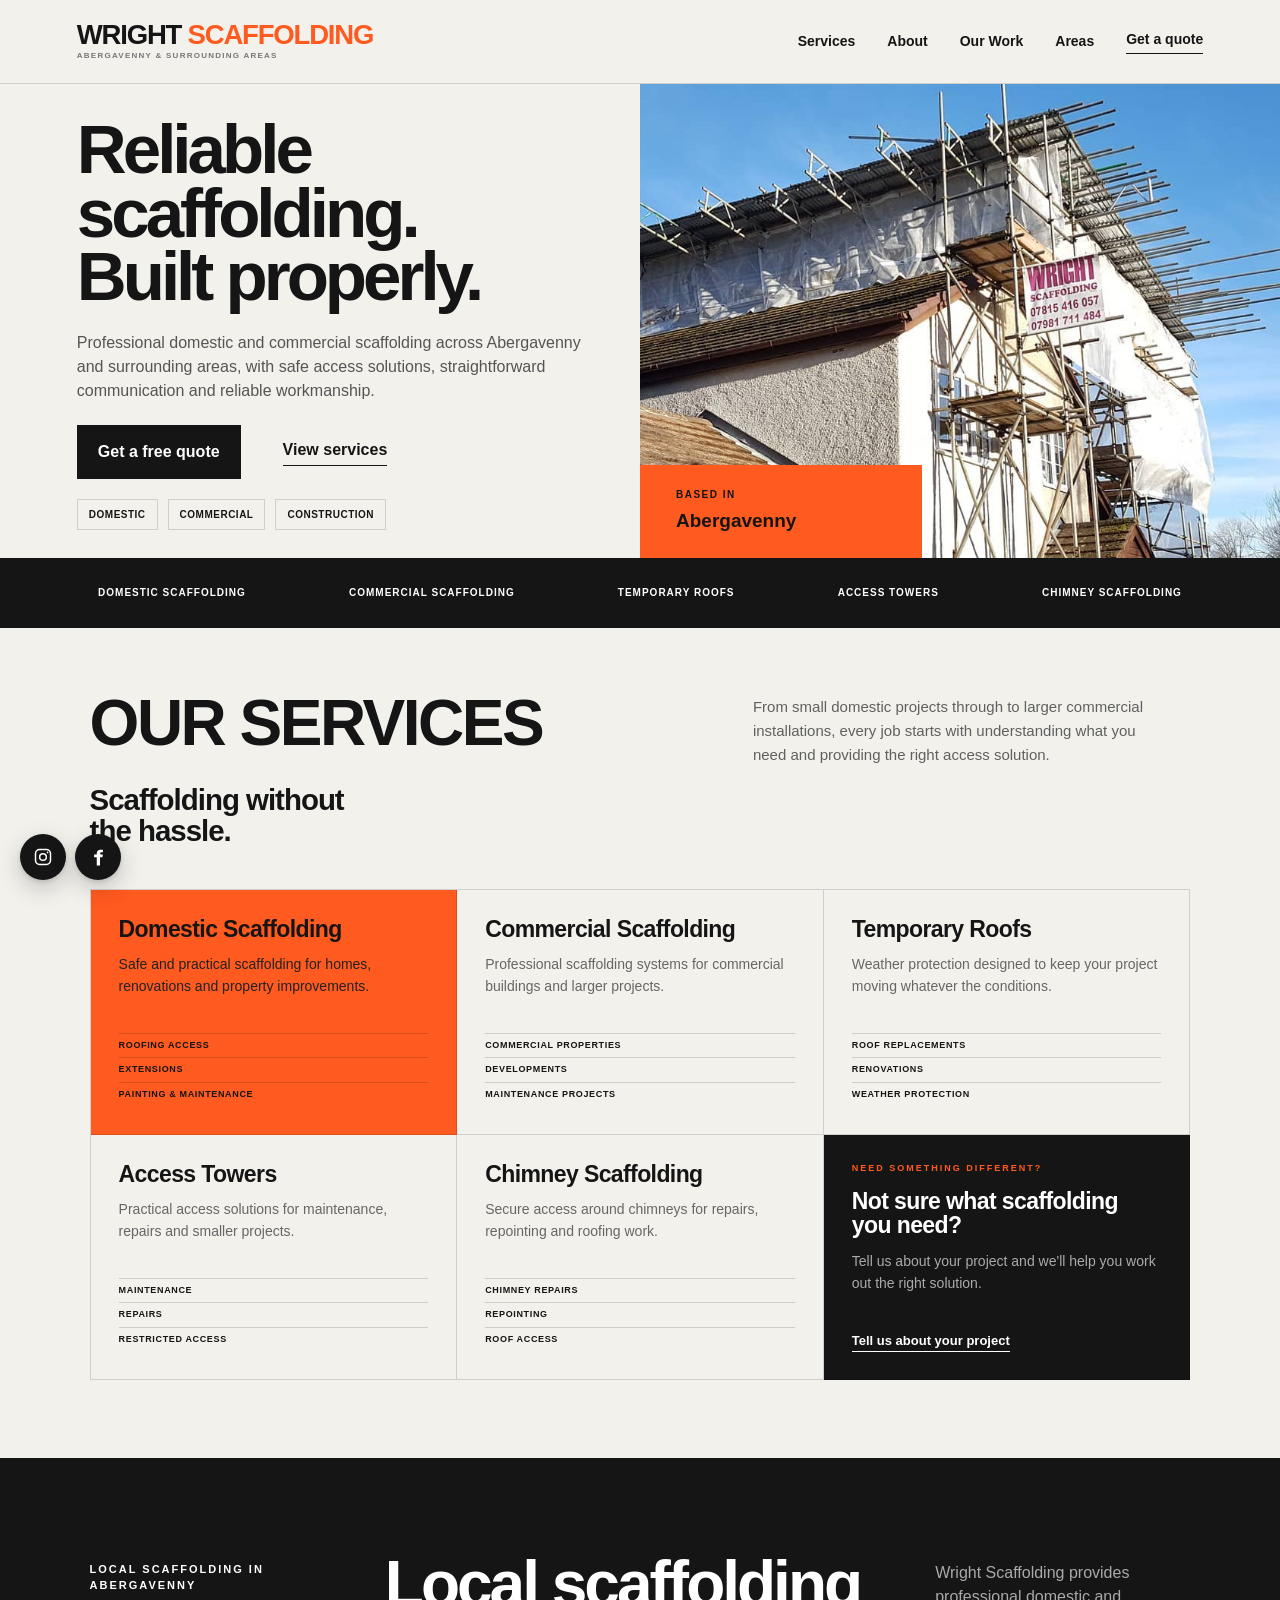
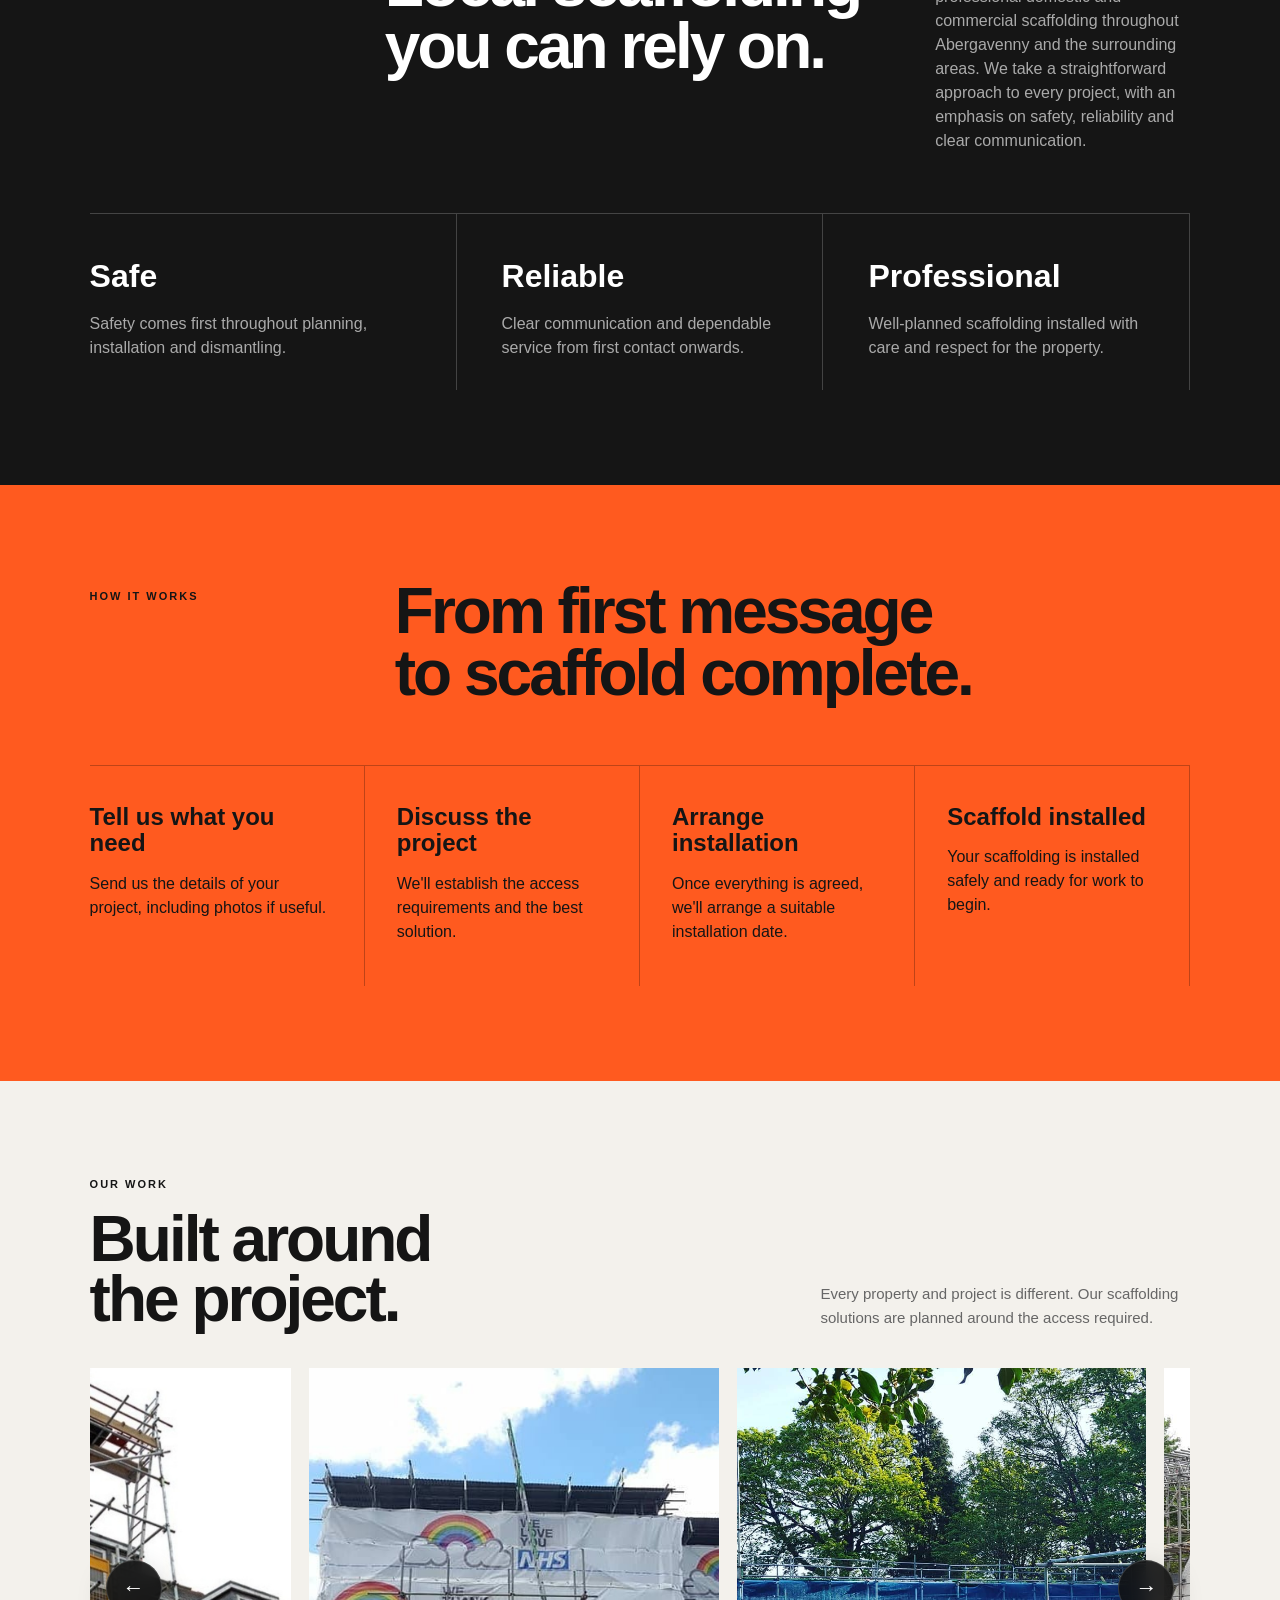
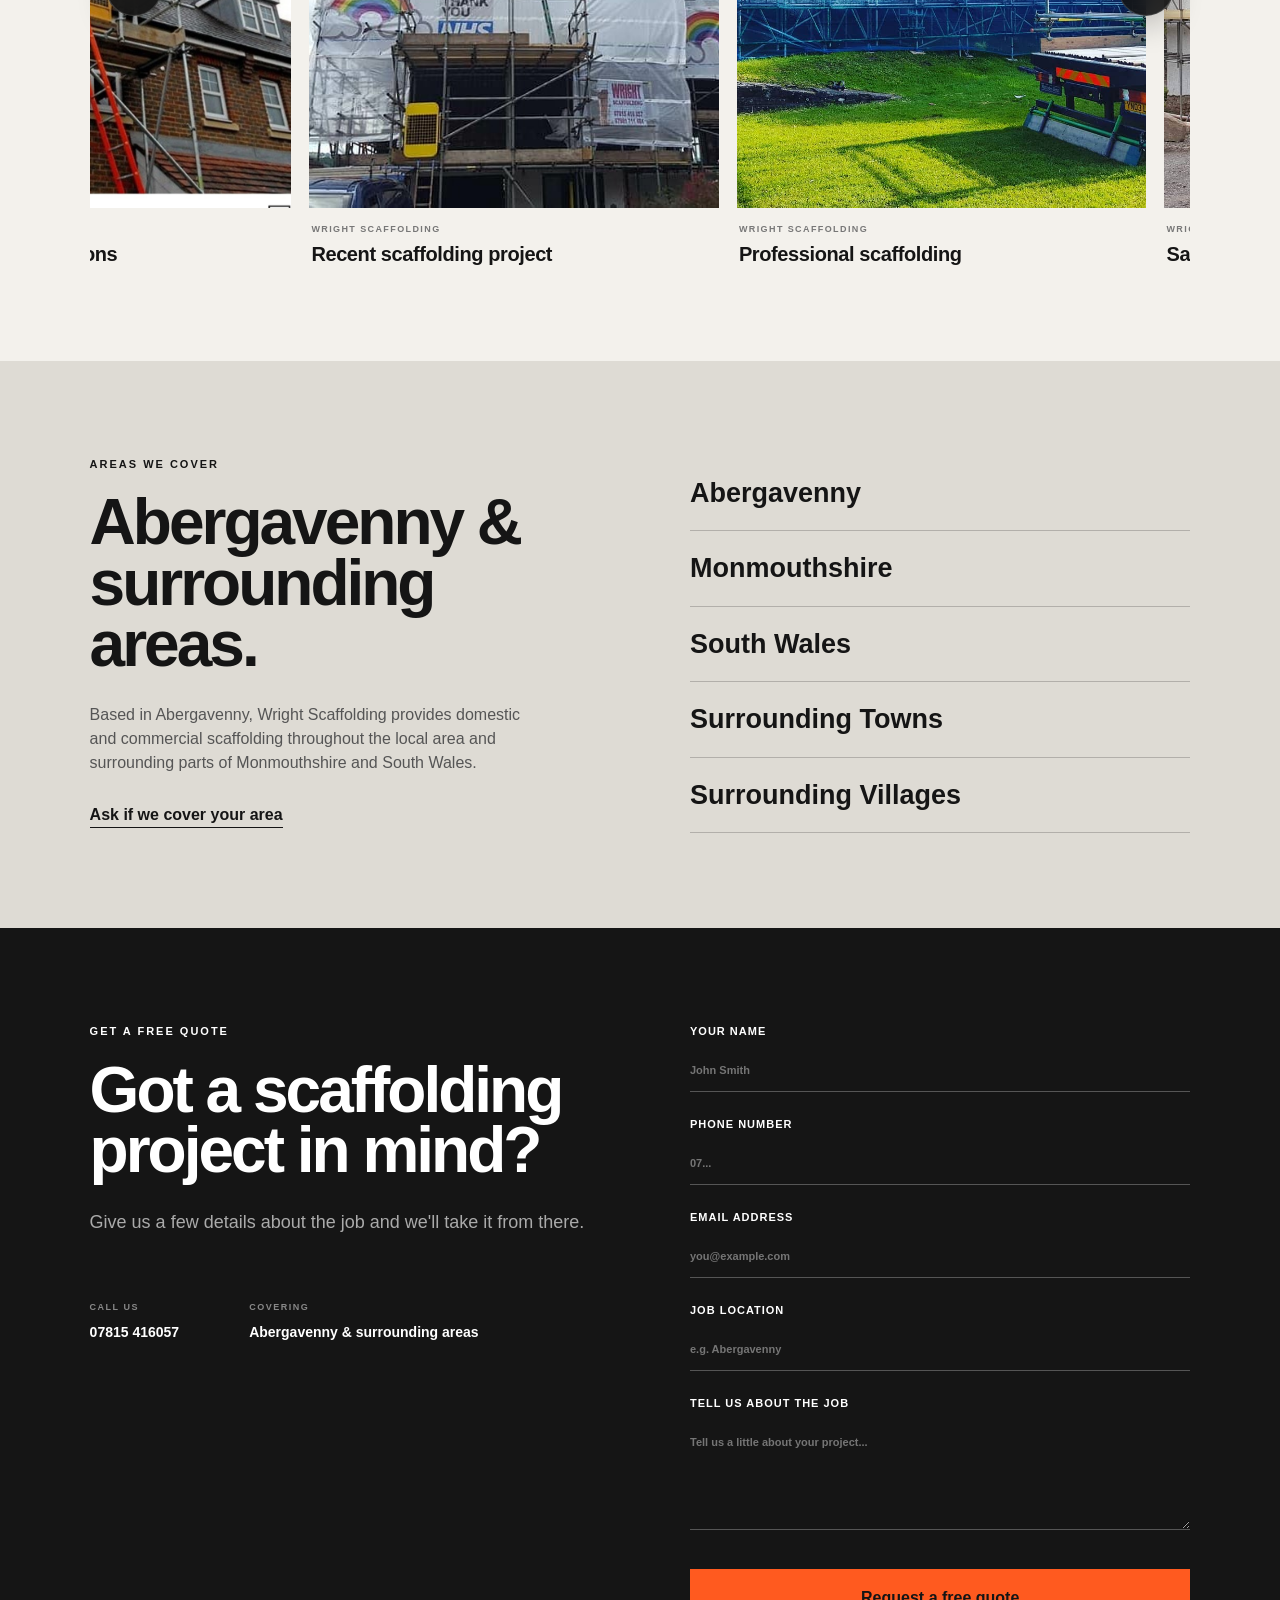
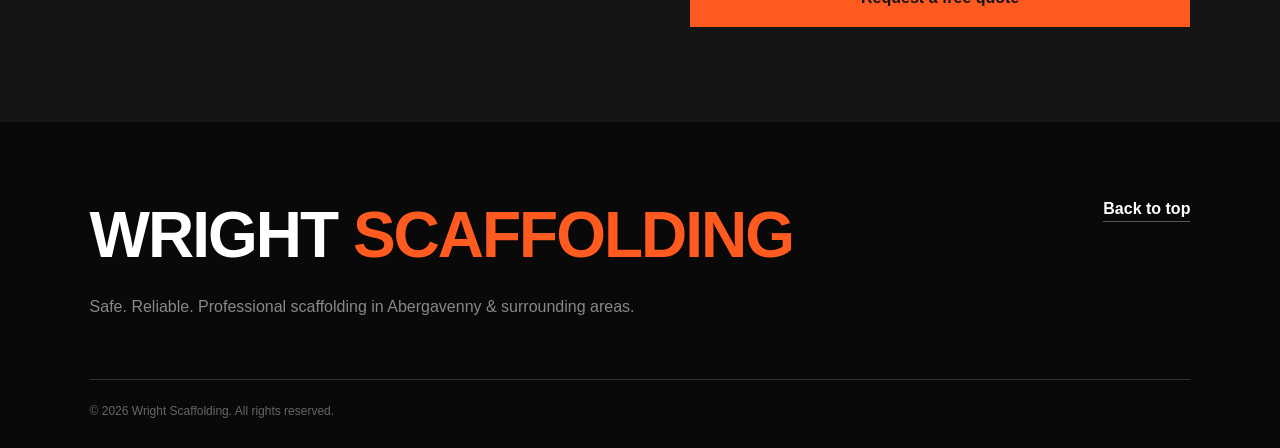
==== commit 6a18e28d: "photos" ====
--- a/index.html
+++ b/index.html
@@ -67,10 +67,6 @@
 
       <div class="hero-copy">
 
-        <p class="eyebrow">
-          SCAFFOLDING IN ABERGAVENNY
-        </p>
-
         <h1>
           Reliable scaffolding.<br>
           Built properly.
@@ -106,8 +102,8 @@
       <div class="hero-image">
 
         <img
-          src="https://images.unsplash.com/photo-1504307651254-35680f356dfd?auto=format&fit=crop&w=1400&q=85"
-          alt="Professional scaffolding"
+          src="images/main-photo.jpg"
+          alt="Wright Scaffolding project in Abergavenny"
         >
 
         <div class="image-card">
@@ -409,7 +405,7 @@
     </section>
 
 
-    <!-- OUR WORK -->
+    <!-- OUR WORK / GALLERY -->
     <section class="section work" id="work">
 
       <div class="work-heading">
@@ -421,12 +417,14 @@
         <div class="work-title-row">
 
           <h2>
-            Recent projects.
+            Built around<br>
+            the project.
           </h2>
 
           <p>
-            A selection of scaffolding projects across
-            Abergavenny and surrounding areas.
+            Every property and project is different.
+            Our scaffolding solutions are planned around
+            the access required.
           </p>
 
         </div>
@@ -436,156 +434,162 @@
 
       <div class="gallery-wrapper">
 
-        <!-- DESKTOP LEFT ARROW -->
+        <!-- LEFT ARROW -->
         <button
           class="gallery-arrow gallery-arrow-left"
-          id="galleryPrevious"
-          aria-label="View previous projects"
+          id="galleryPrev"
+          aria-label="Previous project"
         >
-          &#8592;
+          ←
         </button>
 
 
+        <!-- GALLERY TRACK -->
         <div class="gallery-track" id="galleryTrack">
 
 
-          <!-- PROJECT 1 -->
+          <!-- IMAGE 1 -->
           <article class="gallery-item">
 
             <div class="gallery-image">
 
               <img
-                src="https://images.unsplash.com/photo-1503387762-592deb58ef4e?auto=format&fit=crop&w=1200&q=85"
-                alt="Residential scaffolding project"
+                src="images/618554411_18150597142430851_7278860444667220808_n.jpg"
+                alt="Wright Scaffolding project"
               >
 
             </div>
 
             <div class="gallery-caption">
-              <span>01 / DOMESTIC</span>
-              <h3>Residential scaffolding</h3>
+
+              <span>WRIGHT SCAFFOLDING</span>
+
+              <h3>
+                Professional scaffolding
+              </h3>
+
             </div>
 
           </article>
 
 
-          <!-- PROJECT 2 -->
+          <!-- IMAGE 2 -->
           <article class="gallery-item">
 
             <div class="gallery-image">
 
               <img
-                src="https://images.unsplash.com/photo-1504307651254-35680f356dfd?auto=format&fit=crop&w=1200&q=85"
-                alt="Construction access project"
+                src="images/618643953_18179547532371820_193070999558972686_n.jpg"
+                alt="Wright Scaffolding project"
               >
 
             </div>
 
             <div class="gallery-caption">
-              <span>02 / ACCESS</span>
-              <h3>Construction access</h3>
+
+              <span>WRIGHT SCAFFOLDING</span>
+
+              <h3>
+                Safe access solutions
+              </h3>
+
             </div>
 
           </article>
 
 
-          <!-- PROJECT 3 -->
+          <!-- IMAGE 3 -->
           <article class="gallery-item">
 
             <div class="gallery-image">
 
               <img
-                src="https://images.unsplash.com/photo-1541976590-713941681591?auto=format&fit=crop&w=1200&q=85"
-                alt="Commercial project"
+                src="images/629224388_18379913635087434_3994226658833883442_n.jpg"
+                alt="Wright Scaffolding project"
               >
 
             </div>
 
             <div class="gallery-caption">
-              <span>03 / COMMERCIAL</span>
-              <h3>Commercial project</h3>
+
+              <span>WRIGHT SCAFFOLDING</span>
+
+              <h3>
+                Built around the job
+              </h3>
+
             </div>
 
           </article>
 
 
-          <!-- PROJECT 4 -->
+          <!-- IMAGE 4 -->
           <article class="gallery-item">
 
             <div class="gallery-image">
 
               <img
-                src="https://images.unsplash.com/photo-1487958449943-2429e8be8625?auto=format&fit=crop&w=1200&q=85"
-                alt="Property renovation project"
+                src="images/631555489_18531374602070838_4797201463418856442_n.jpg"
+                alt="Wright Scaffolding project"
               >
 
             </div>
 
             <div class="gallery-caption">
-              <span>04 / RENOVATION</span>
-              <h3>Property renovation</h3>
+
+              <span>WRIGHT SCAFFOLDING</span>
+
+              <h3>
+                Reliable access solutions
+              </h3>
+
             </div>
 
           </article>
 
 
-          <!-- PROJECT 5 -->
+          <!-- IMAGE 5 -->
           <article class="gallery-item">
 
             <div class="gallery-image">
 
               <img
-                src="https://images.unsplash.com/photo-1511818966892-d7d671e672a2?auto=format&fit=crop&w=1200&q=85"
-                alt="Building maintenance project"
+                src="images/657956435_18412861951130937_4129175050865454340_n.jpg"
+                alt="Wright Scaffolding project"
               >
 
             </div>
 
             <div class="gallery-caption">
-              <span>05 / MAINTENANCE</span>
-              <h3>Building maintenance</h3>
+
+              <span>WRIGHT SCAFFOLDING</span>
+
+              <h3>
+                Recent scaffolding project
+              </h3>
+
             </div>
 
           </article>
 
-
-          <!-- PROJECT 6 -->
-          <article class="gallery-item">
-
-            <div class="gallery-image">
-
-              <img
-                src="https://images.unsplash.com/photo-1485083269755-a7b559a4fe5e?auto=format&fit=crop&w=1200&q=85"
-                alt="Commercial access project"
-              >
-
-            </div>
-
-            <div class="gallery-caption">
-              <span>06 / COMMERCIAL</span>
-              <h3>Commercial access</h3>
-            </div>
-
-          </article>
-
-        </div>
-
-
-        <!-- DESKTOP RIGHT ARROW -->
+        </div>
+
+
+        <!-- RIGHT ARROW -->
         <button
           class="gallery-arrow gallery-arrow-right"
           id="galleryNext"
-          aria-label="View more projects"
+          aria-label="Next project"
         >
-          &#8594;
+          →
         </button>
 
-      </div>
-
-
-      <div class="gallery-mobile-hint">
-        <span>SWIPE TO EXPLORE</span>
-        <span>&#8594;</span>
+
+        <div class="gallery-mobile-hint">
+          <span>SWIPE TO EXPLORE</span>
+          <span>→</span>
+        </div>
+
       </div>
 
     </section>
@@ -683,6 +687,7 @@
       </div>
 
 
+      <!-- QUOTE FORM -->
       <form class="quote-form">
 
         <label>
@@ -729,21 +734,6 @@
             name="location"
             placeholder="e.g. Abergavenny"
           >
-        </label>
-
-
-        <label>
-          What do you need help with?
-
-          <select name="service">
-            <option value="">Select a service</option>
-            <option>Domestic Scaffolding</option>
-            <option>Commercial Scaffolding</option>
-            <option>Temporary Roof</option>
-            <option>Access Tower</option>
-            <option>Chimney Scaffolding</option>
-            <option>Other</option>
-          </select>
         </label>
 
 
--- a/style.css
+++ b/style.css
@@ -69,13 +69,15 @@
   flex-direction: column;
   align-items: flex-start;
   justify-content: center;
-  gap: 2px;
+  gap: 3px;
 }
 
 .logo {
-  font-size: 20px;
+  font-size: clamp(24px, 2.15vw, 34px);
   font-weight: 900;
-  line-height: 1.1;
+  line-height: 0.95;
+  letter-spacing: -1.2px;
+  white-space: nowrap;
 }
 
 .logo span {
@@ -145,7 +147,7 @@
   padding: 11px 0;
   font-size: 14px;
   font-weight: 600;
-  border-bottom: 1px solid rgba(255,255,255,0.12);
+  border-bottom: 1px solid rgba(255, 255, 255, 0.12);
 }
 
 .mobile-menu a:last-child {
@@ -199,42 +201,51 @@
    ======================================== */
 
 .hero {
-  min-height: 670px;
   display: grid;
   grid-template-columns: 1fr 1fr;
+  align-items: stretch;
+  background: var(--light);
 }
 
 .hero-copy {
-  padding: 90px 8% 75px 12%;
+  padding: 34px 7% 28px 12%;
+
   display: flex;
   flex-direction: column;
   justify-content: center;
+
+  min-width: 0;
 }
 
 .hero h1 {
-  font-size: clamp(52px, 6vw, 88px);
-  line-height: 0.94;
+  font-size: clamp(50px, 5.4vw, 82px);
+  line-height: 0.92;
   letter-spacing: -4px;
-  max-width: 760px;
+  max-width: 720px;
 }
 
 .hero-description {
-  max-width: 540px;
-  margin-top: 30px;
-  font-size: 17px;
+  max-width: 650px;
+  margin-top: 22px;
+
+  font-size: 16px;
+  line-height: 1.5;
+
   color: #555;
 }
 
 .hero-buttons {
   display: flex;
   align-items: center;
-  gap: 28px;
-  margin-top: 32px;
+
+  gap: 42px;
+
+  margin-top: 22px;
 }
 
 .button {
   display: inline-block;
-  padding: 16px 22px;
+  padding: 15px 21px;
   font-weight: 700;
 }
 
@@ -257,42 +268,72 @@
 .hero-tags {
   display: flex;
   flex-wrap: wrap;
-  gap: 12px;
-  margin-top: 42px;
+
+  gap: 10px;
+
+  margin-top: 20px;
 }
 
 .hero-tags span {
   border: 1px solid var(--border);
+
   padding: 7px 11px;
+
   font-size: 10px;
   font-weight: 800;
+
   text-transform: uppercase;
   letter-spacing: 0.5px;
 }
 
+
+/* ========================================
+   HERO PHOTO
+   ======================================== */
+
 .hero-image {
   position: relative;
-  min-height: 670px;
+
+  width: 100%;
+
   overflow: hidden;
+
+  background: transparent;
+
+  display: flex;
+  align-items: stretch;
 }
 
 .hero-image img {
   width: 100%;
   height: 100%;
+
+  display: block;
+
   object-fit: cover;
-  position: absolute;
-  inset: 0;
-}
+  object-position: center;
+}
+
+
+/* ABERGAVENNY CARD */
 
 .image-card {
   position: absolute;
+
   left: 0;
   bottom: 0;
-  width: 250px;
-  padding: 22px;
+
+  width: 44%;
+  min-width: 250px;
+
+  padding: 22px 36px;
+
   background: var(--orange);
+
   display: grid;
   gap: 5px;
+
+  z-index: 2;
 }
 
 .image-card span {
@@ -313,13 +354,19 @@
 .service-strip {
   background: var(--dark);
   color: white;
+
   min-height: 70px;
+
   display: flex;
   align-items: center;
   justify-content: space-around;
+
   gap: 35px;
+
   padding: 18px 5%;
+
   text-transform: uppercase;
+
   font-size: 10px;
   font-weight: 700;
   letter-spacing: 1px;
@@ -337,7 +384,10 @@
 
 .services .section-heading {
   display: grid;
-  grid-template-columns: minmax(0, 1fr) minmax(320px, 0.75fr);
+
+  grid-template-columns:
+    minmax(0, 1fr)
+    minmax(320px, 0.75fr);
 
   grid-template-areas:
     "main description"
@@ -345,20 +395,27 @@
 
   column-gap: 80px;
   row-gap: 18px;
+
   align-items: start;
+
   margin-bottom: 42px;
 }
 
 .services .section-heading .eyebrow {
   grid-area: main;
+
   margin: 0;
 
   font-size: clamp(42px, 5vw, 68px);
+
   line-height: 0.95;
+
   font-weight: 900;
+
   letter-spacing: -2.5px;
 
   text-transform: uppercase;
+
   color: var(--dark);
 }
 
@@ -366,10 +423,13 @@
   grid-area: tagline;
 
   font-size: clamp(24px, 2.3vw, 34px);
+
   line-height: 1.05;
+
   letter-spacing: -1px;
 
   max-width: 600px;
+
   margin: 0;
 }
 
@@ -377,35 +437,44 @@
   grid-area: description;
 
   max-width: 420px;
+
   margin: 2px 0 0;
 
   font-size: 15px;
+
   line-height: 1.6;
 
   color: #606060;
 }
 
 
-/* SERVICE CARDS */
+/* ========================================
+   SERVICE CARDS
+   ======================================== */
 
 .service-grid {
   display: grid;
+
   grid-template-columns: repeat(3, 1fr);
 
   border-top: 1px solid var(--border);
+
   border-left: 1px solid var(--border);
 }
 
 .service-card {
   min-height: 245px;
+
   padding: 27px 28px;
 
   border-right: 1px solid var(--border);
+
   border-bottom: 1px solid var(--border);
 
   position: relative;
 
   display: flex;
+
   flex-direction: column;
 }
 
@@ -419,7 +488,9 @@
 
 .service-card h3 {
   font-size: 23px;
+
   line-height: 1.08;
+
   letter-spacing: -0.6px;
 
   margin-bottom: 13px;
@@ -431,6 +502,7 @@
   color: var(--grey);
 
   font-size: 14px;
+
   line-height: 1.55;
 
   max-width: 320px;
@@ -444,28 +516,34 @@
   list-style: none;
 
   margin-top: auto;
+
   padding-top: 22px;
 }
 
 .service-card li {
   font-size: 9px;
+
   line-height: 1.3;
 
   text-transform: uppercase;
 
   font-weight: 800;
+
   letter-spacing: 0.65px;
 
   padding: 6px 0;
 
-  border-top: 1px solid rgba(0,0,0,0.15);
-}
-
-
-/* CONTACT CARD */
+  border-top: 1px solid rgba(0, 0, 0, 0.15);
+}
+
+
+/* ========================================
+   CONTACT CARD
+   ======================================== */
 
 .contact-card {
   background: var(--dark);
+
   color: white;
 }
 
@@ -479,7 +557,9 @@
 
 .contact-card .eyebrow {
   color: var(--orange);
+
   font-size: 9px;
+
   margin-bottom: 13px;
 }
 
@@ -497,6 +577,7 @@
   padding-top: 24px;
 
   font-size: 13px;
+
   font-weight: 700;
 
   border-bottom: 1px solid white;
@@ -509,6 +590,7 @@
 
 .approach {
   background: var(--dark);
+
   color: white;
 }
 
@@ -518,15 +600,16 @@
 
 .values {
   display: grid;
+
   grid-template-columns: repeat(3, 1fr);
 
-  border-top: 1px solid rgba(255,255,255,0.2);
+  border-top: 1px solid rgba(255, 255, 255, 0.2);
 }
 
 .value {
   padding: 38px 45px 30px 0;
 
-  border-right: 1px solid rgba(255,255,255,0.2);
+  border-right: 1px solid rgba(255, 255, 255, 0.2);
 }
 
 .value:not(:first-child) {
@@ -535,11 +618,13 @@
 
 .value h3 {
   font-size: 32px;
+
   margin-bottom: 12px;
 }
 
 .value p {
   color: #aaa;
+
   max-width: 330px;
 }
 
@@ -558,16 +643,18 @@
 
 .process-grid {
   display: grid;
+
   grid-template-columns: repeat(4, 1fr);
 
-  border-top: 1px solid rgba(0,0,0,0.25);
+  border-top: 1px solid rgba(0, 0, 0, 0.25);
 }
 
 .process-step {
   padding: 38px 32px;
+
   min-height: 220px;
 
-  border-right: 1px solid rgba(0,0,0,0.25);
+  border-right: 1px solid rgba(0, 0, 0, 0.25);
 }
 
 .process-step:first-child {
@@ -576,6 +663,7 @@
 
 .process-step h3 {
   font-size: 24px;
+
   line-height: 1.1;
 
   margin-bottom: 15px;
@@ -604,7 +692,9 @@
 
 .work-title-row {
   display: flex;
+
   align-items: flex-end;
+
   justify-content: space-between;
 
   gap: 60px;
@@ -624,6 +714,7 @@
   color: var(--grey);
 
   font-size: 15px;
+
   line-height: 1.6;
 }
 
@@ -642,6 +733,7 @@
   gap: 18px;
 
   overflow-x: hidden;
+
   overflow-y: hidden;
 
   scroll-behavior: smooth;
@@ -669,6 +761,7 @@
 
 .gallery-image img {
   width: 100%;
+
   height: 100%;
 
   object-fit: cover;
@@ -680,9 +773,6 @@
   transform: scale(1.025);
 }
 
-
-/* CAPTION */
-
 .gallery-caption {
   padding: 15px 2px 0;
 }
@@ -693,6 +783,7 @@
   margin-bottom: 6px;
 
   font-size: 9px;
+
   font-weight: 800;
 
   letter-spacing: 1.4px;
@@ -721,31 +812,35 @@
   transform: translateY(-50%);
 
   width: 56px;
+
   height: 56px;
 
   display: flex;
+
   align-items: center;
+
   justify-content: center;
 
-  border: 1px solid rgba(255,255,255,0.15);
+  border: 1px solid rgba(255, 255, 255, 0.15);
 
   border-radius: 50%;
 
-  background: rgba(15,15,15,0.88);
+  background: rgba(15, 15, 15, 0.88);
 
   color: white;
 
   font-size: 22px;
+
   line-height: 1;
 
   cursor: pointer;
 
   z-index: 20;
 
-  box-shadow:
-    0 10px 30px rgba(0,0,0,0.22);
+  box-shadow: 0 10px 30px rgba(0, 0, 0, 0.22);
 
   backdrop-filter: blur(10px);
+
   -webkit-backdrop-filter: blur(10px);
 
   transition:
@@ -767,9 +862,7 @@
 
   color: var(--dark);
 
-  transform:
-    translateY(-50%)
-    scale(1.08);
+  transform: translateY(-50%) scale(1.08);
 }
 
 .gallery-mobile-hint {
@@ -834,7 +927,7 @@
 
   padding: 17px 0;
 
-  border-bottom: 1px solid rgba(0,0,0,0.2);
+  border-bottom: 1px solid rgba(0, 0, 0, 0.2);
 }
 
 
@@ -921,8 +1014,7 @@
 }
 
 .quote-form input,
-.quote-form textarea,
-.quote-form select {
+.quote-form textarea {
   width: 100%;
 
   border: 0;
@@ -939,13 +1031,8 @@
 }
 
 .quote-form input:focus,
-.quote-form textarea:focus,
-.quote-form select:focus {
+.quote-form textarea:focus {
   border-bottom-color: var(--orange);
-}
-
-.quote-form select option {
-  color: black;
 }
 
 .quote-form textarea {
@@ -1052,6 +1139,7 @@
 
 .social-button {
   width: 46px;
+
   height: 46px;
 
   display: flex;
@@ -1067,8 +1155,8 @@
   border-radius: 50%;
 
   box-shadow:
-    0 8px 25px rgba(0,0,0,0.20),
-    0 2px 5px rgba(0,0,0,0.12);
+    0 8px 25px rgba(0, 0, 0, 0.20),
+    0 2px 5px rgba(0, 0, 0, 0.12);
 }
 
 .social-button:hover {
@@ -1081,6 +1169,7 @@
 
 .instagram-icon {
   width: 20px;
+
   height: 20px;
 
   fill: none;
@@ -1098,6 +1187,7 @@
 
 .facebook-icon {
   width: 21px;
+
   height: 21px;
 
   fill: currentColor;
@@ -1116,6 +1206,39 @@
    ======================================== */
 
 @media (max-width: 1050px) and (min-width: 769px) {
+
+  .hero-copy {
+    padding: 28px 7%;
+  }
+
+  .hero h1 {
+    font-size: clamp(42px, 5vw, 60px);
+  }
+
+  .hero-description {
+    margin-top: 16px;
+
+    font-size: 14px;
+
+    line-height: 1.45;
+  }
+
+  .hero-buttons {
+    margin-top: 18px;
+
+    gap: 24px;
+  }
+
+  .hero-tags {
+    margin-top: 18px;
+  }
+
+  .hero-tags span {
+    font-size: 8px;
+
+    padding: 6px 8px;
+  }
+
 
   .section-heading {
     grid-template-columns: 1fr 2fr;
@@ -1170,7 +1293,11 @@
   }
 
   .logo {
-    font-size: 15px;
+    font-size: 20px;
+
+    line-height: 0.95;
+
+    letter-spacing: -0.7px;
   }
 
   .logo-location {
@@ -1178,7 +1305,7 @@
 
     letter-spacing: 0.9px;
 
-    margin-top: 2px;
+    margin-top: 3px;
   }
 
   .desktop-nav {
@@ -1265,8 +1392,8 @@
     z-index: 9999;
 
     box-shadow:
-      0 8px 25px rgba(0,0,0,0.22),
-      0 2px 5px rgba(0,0,0,0.15);
+      0 8px 25px rgba(0, 0, 0, 0.22),
+      0 2px 5px rgba(0, 0, 0, 0.15);
   }
 
   .mobile-call-button::before {
@@ -1284,19 +1411,21 @@
   }
 
 
-  /* HERO */
+  /* ========================================
+     MOBILE HERO
+     ======================================== */
 
   .hero {
     display: flex;
 
     flex-direction: column;
-
-    min-height: auto;
   }
 
   .hero-copy {
     width: 100%;
 
+    height: auto;
+
     padding: 52px 20px 45px;
   }
 
@@ -1336,24 +1465,70 @@
     align-self: flex-start;
   }
 
+
+  /* HERO TAGS */
+
   .hero-tags {
+    display: grid;
+
+    grid-template-columns: repeat(3, minmax(0, 1fr));
+
+    width: 100%;
+
     margin-top: 30px;
 
     gap: 8px;
   }
 
   .hero-tags span {
+    width: 100%;
+
+    display: flex;
+
+    align-items: center;
+
+    justify-content: center;
+
+    padding: 9px 2px;
+
     font-size: 9px;
 
-    padding: 6px 9px;
-  }
+    line-height: 1;
+
+    text-align: center;
+
+    white-space: nowrap;
+  }
+
+
+  /* MOBILE PHOTO */
 
   .hero-image {
-    min-height: 340px;
+    width: 100%;
+
+    height: auto;
+
+    min-height: 0;
+
+    display: block;
+
+    background: transparent;
+  }
+
+  .hero-image img {
+    width: 100%;
+
+    height: auto;
+
+    display: block;
+
+    object-fit: initial;
   }
 
   .image-card {
     width: 200px;
+
+    min-width: 0;
 
     padding: 17px;
   }
@@ -1532,7 +1707,7 @@
 
     border-right: 0;
 
-    border-bottom: 1px solid rgba(255,255,255,0.18);
+    border-bottom: 1px solid rgba(255, 255, 255, 0.18);
   }
 
 
@@ -1554,7 +1729,7 @@
 
     border-right: 0;
 
-    border-bottom: 1px solid rgba(0,0,0,0.25);
+    border-bottom: 1px solid rgba(0, 0, 0, 0.25);
   }
 
 
@@ -1594,9 +1769,6 @@
     line-height: 1.6;
   }
 
-
-  /* MOBILE = SWIPE ONLY */
-
   .gallery-arrow {
     display: none;
   }
@@ -1607,6 +1779,7 @@
     padding-right: 20px;
 
     overflow-x: auto;
+
     overflow-y: hidden;
 
     scroll-snap-type: x mandatory;
@@ -1646,9 +1819,6 @@
     font-size: 18px;
   }
 
-
-  /* SWIPE HINT */
-
   .gallery-mobile-hint {
     display: flex;
 
@@ -1774,7 +1944,9 @@
   }
 
   .hero-image {
-    min-height: 310px;
+    height: auto;
+
+    min-height: 0;
   }
 
   .section {
@@ -1829,6 +2001,8 @@
   }
 
 
+  /* QUOTE */
+
   .quote-section {
     padding: 54px 18px;
   }
@@ -1837,6 +2011,9 @@
     font-size: 37px;
   }
 
+
+  /* FOOTER */
+
   footer {
     padding-left: 18px;
 
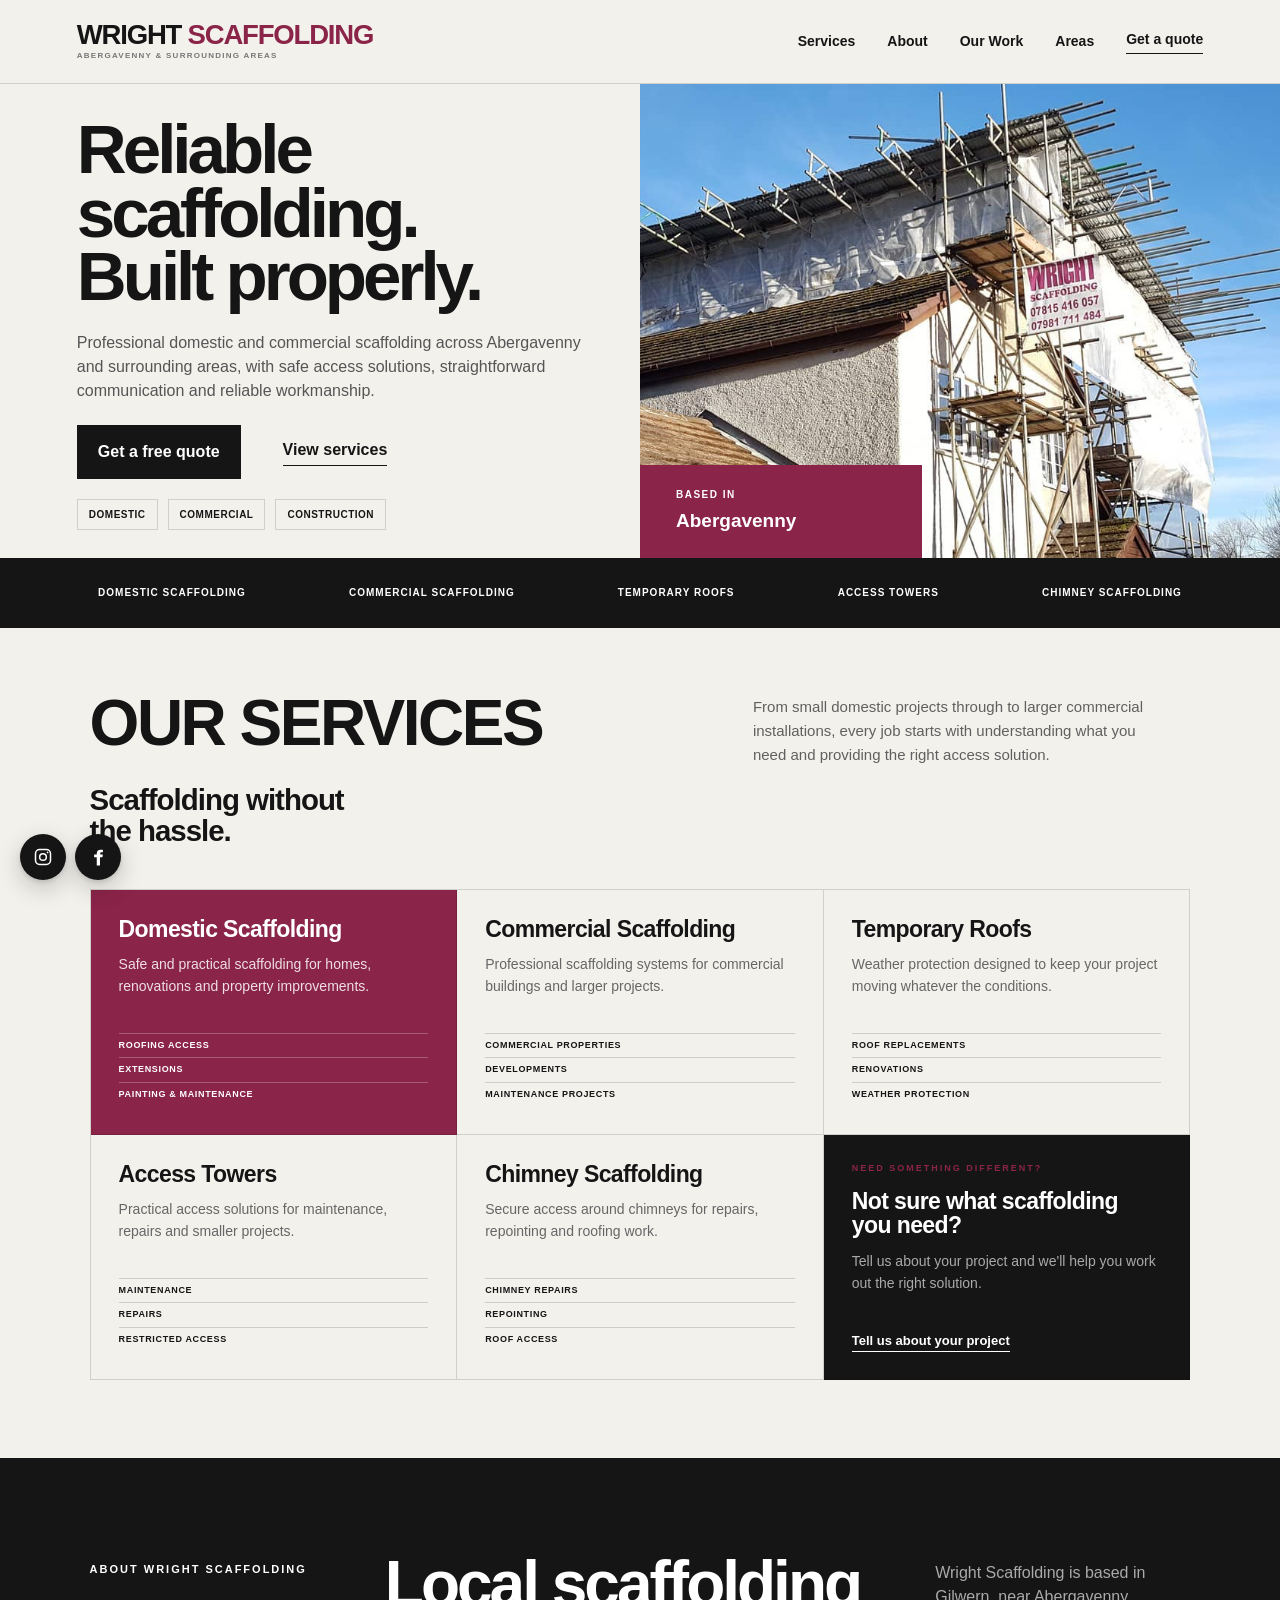
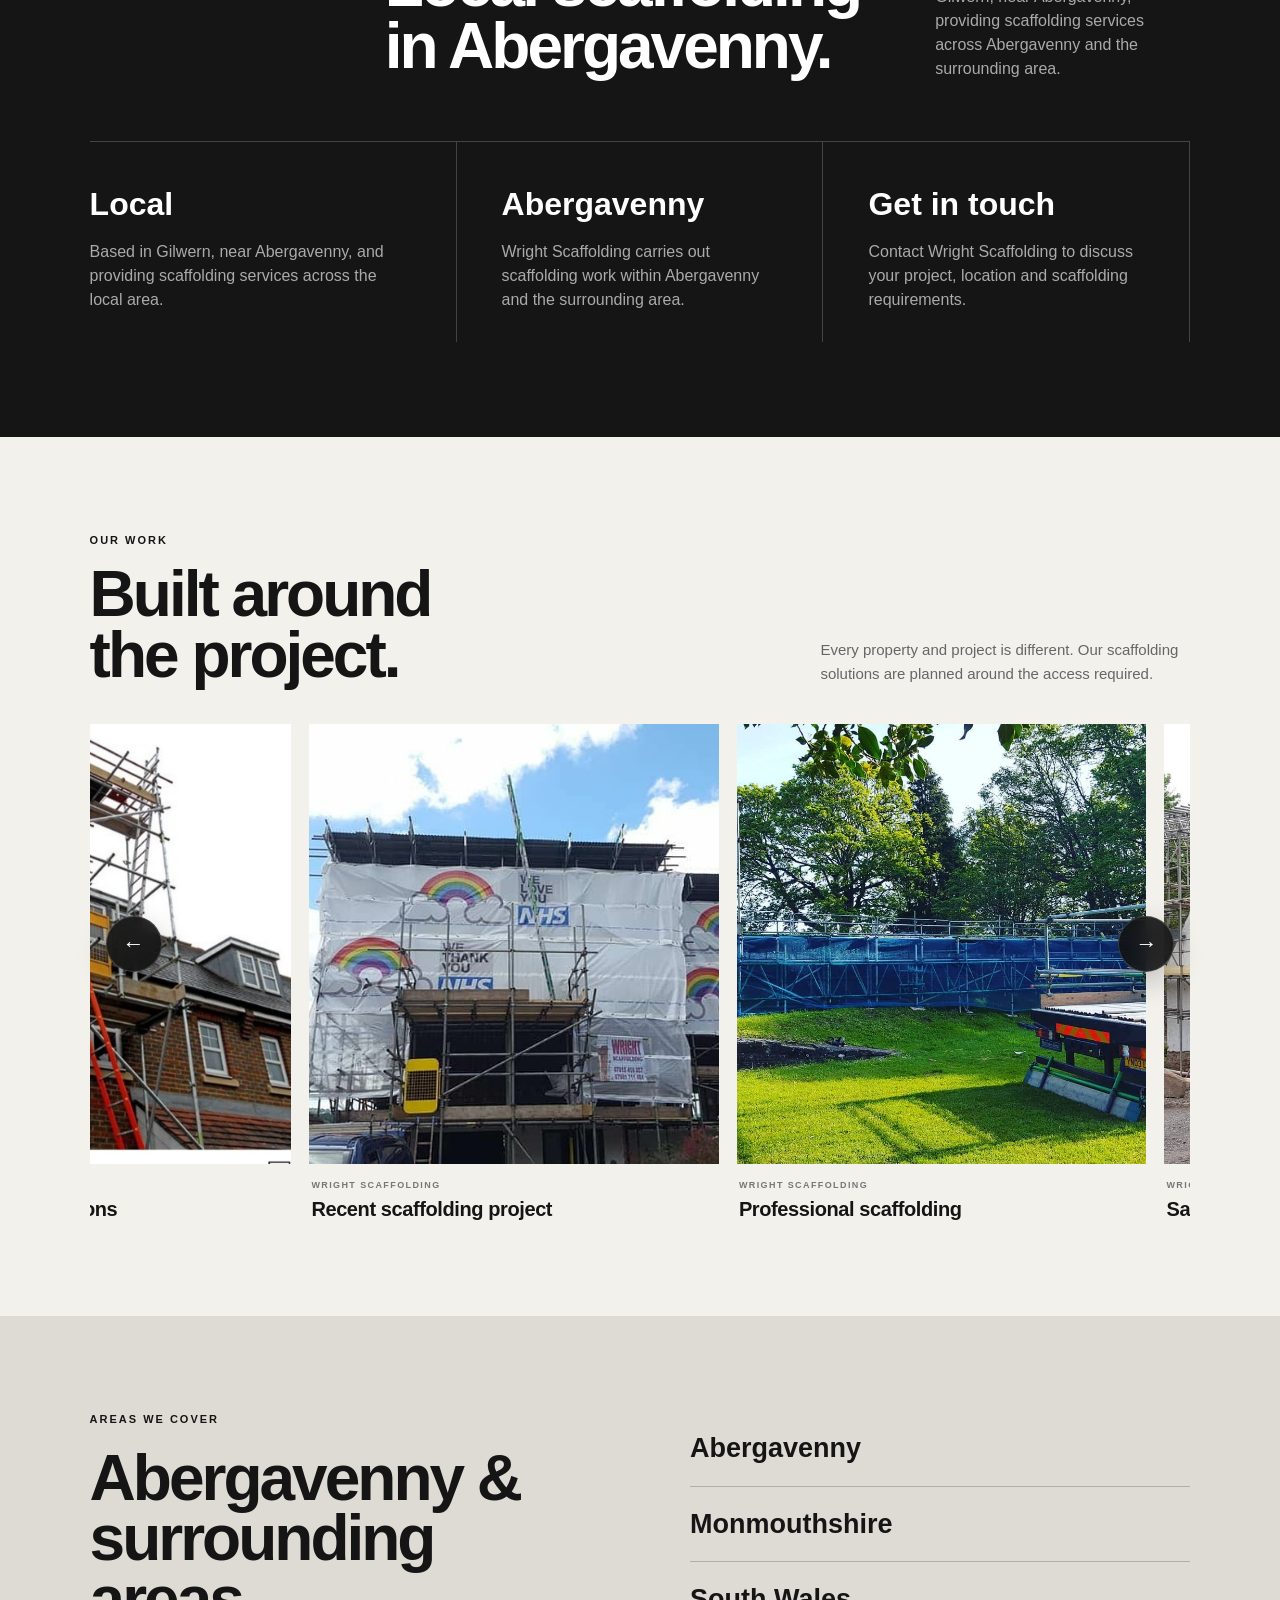
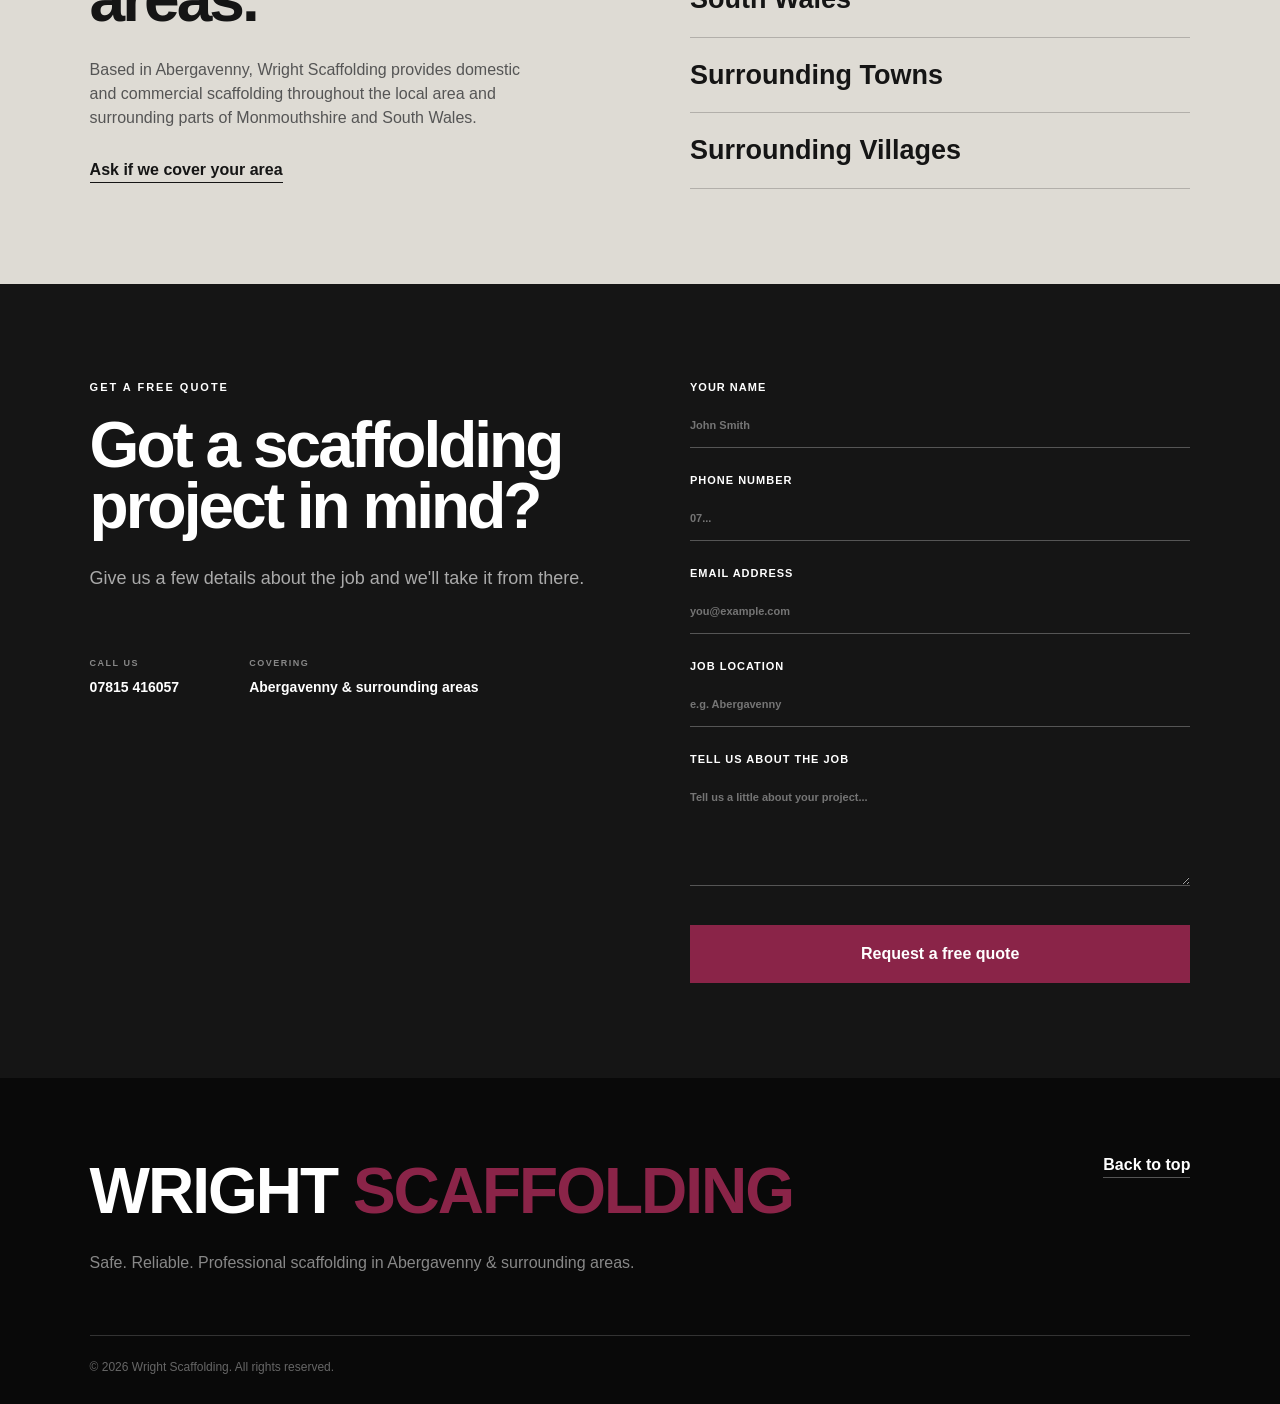
==== commit b4e04b79: "main edits" ====
--- a/index.html
+++ b/index.html
@@ -17,10 +17,14 @@
 
 <body>
 
-  <!-- HEADER -->
+  <!-- ========================================
+       HEADER
+       ======================================== -->
+
   <header class="site-header">
 
     <a href="#top" class="logo-wrap">
+
       <div class="logo">
         WRIGHT <span>SCAFFOLDING</span>
       </div>
@@ -28,7 +32,9 @@
       <div class="logo-location">
         ABERGAVENNY & SURROUNDING AREAS
       </div>
+
     </a>
+
 
     <nav class="desktop-nav">
       <a href="#services">Services</a>
@@ -37,6 +43,7 @@
       <a href="#areas">Areas</a>
       <a href="#quote" class="nav-quote">Get a quote</a>
     </nav>
+
 
     <button
       class="menu-button"
@@ -50,19 +57,28 @@
   </header>
 
 
-  <!-- MOBILE MENU -->
+  <!-- ========================================
+       MOBILE MENU
+       ======================================== -->
+
   <div class="mobile-menu" id="mobileMenu">
+
     <a href="#services">Services</a>
     <a href="#about">About</a>
     <a href="#work">Our Work</a>
     <a href="#areas">Areas</a>
     <a href="#quote">Get a quote</a>
+
   </div>
 
 
   <main id="top">
 
-    <!-- HERO -->
+
+    <!-- ========================================
+         HERO
+         ======================================== -->
+
     <section class="hero">
 
       <div class="hero-copy">
@@ -71,6 +87,7 @@
           Reliable scaffolding.<br>
           Built properly.
         </h1>
+
 
         <p class="hero-description">
           Professional domestic and commercial scaffolding across
@@ -78,6 +95,7 @@
           straightforward communication and reliable workmanship.
         </p>
 
+
         <div class="hero-buttons">
 
           <a href="#quote" class="button button-dark">
@@ -90,10 +108,13 @@
 
         </div>
 
+
         <div class="hero-tags">
+
           <span>Domestic</span>
           <span>Commercial</span>
           <span>Construction</span>
+
         </div>
 
       </div>
@@ -107,8 +128,13 @@
         >
 
         <div class="image-card">
+
           <span>BASED IN</span>
-          <strong>Abergavenny</strong>
+
+          <strong>
+            Abergavenny
+          </strong>
+
         </div>
 
       </div>
@@ -116,17 +142,25 @@
     </section>
 
 
-    <!-- SERVICE STRIP -->
+    <!-- ========================================
+         SERVICE STRIP
+         ======================================== -->
+
     <section class="service-strip">
+
       <span>Domestic Scaffolding</span>
       <span>Commercial Scaffolding</span>
       <span>Temporary Roofs</span>
       <span>Access Towers</span>
       <span>Chimney Scaffolding</span>
+
     </section>
 
 
-    <!-- SERVICES -->
+    <!-- ========================================
+         SERVICES
+         ======================================== -->
+
     <section class="section services" id="services">
 
       <div class="section-heading">
@@ -134,11 +168,13 @@
         <p class="eyebrow">
           OUR SERVICES
         </p>
+
 
         <h2>
           Scaffolding without<br>
           the hassle.
         </h2>
+
 
         <p>
           From small domestic projects through to larger commercial
@@ -151,9 +187,14 @@
 
       <div class="service-grid">
 
+
+        <!-- DOMESTIC -->
+
         <article class="service-card featured">
 
-          <h3>Domestic Scaffolding</h3>
+          <h3>
+            Domestic Scaffolding
+          </h3>
 
           <p>
             Safe and practical scaffolding for homes,
@@ -169,9 +210,13 @@
         </article>
 
 
+        <!-- COMMERCIAL -->
+
         <article class="service-card">
 
-          <h3>Commercial Scaffolding</h3>
+          <h3>
+            Commercial Scaffolding
+          </h3>
 
           <p>
             Professional scaffolding systems for commercial
@@ -187,9 +232,13 @@
         </article>
 
 
+        <!-- TEMPORARY ROOFS -->
+
         <article class="service-card">
 
-          <h3>Temporary Roofs</h3>
+          <h3>
+            Temporary Roofs
+          </h3>
 
           <p>
             Weather protection designed to keep your
@@ -205,9 +254,13 @@
         </article>
 
 
+        <!-- ACCESS TOWERS -->
+
         <article class="service-card">
 
-          <h3>Access Towers</h3>
+          <h3>
+            Access Towers
+          </h3>
 
           <p>
             Practical access solutions for maintenance,
@@ -223,9 +276,13 @@
         </article>
 
 
+        <!-- CHIMNEY -->
+
         <article class="service-card">
 
-          <h3>Chimney Scaffolding</h3>
+          <h3>
+            Chimney Scaffolding
+          </h3>
 
           <p>
             Secure access around chimneys for repairs,
@@ -241,6 +298,8 @@
         </article>
 
 
+        <!-- CONTACT CARD -->
+
         <article class="service-card contact-card">
 
           <p class="eyebrow">
@@ -267,26 +326,29 @@
     </section>
 
 
-    <!-- ABOUT -->
+    <!-- ========================================
+         ABOUT
+         ======================================== -->
+
     <section class="section approach" id="about">
 
       <div class="section-heading">
 
         <p class="eyebrow">
-          LOCAL SCAFFOLDING IN ABERGAVENNY
+          ABOUT WRIGHT SCAFFOLDING
         </p>
+
 
         <h2>
           Local scaffolding<br>
-          you can rely on.
+          in Abergavenny.
         </h2>
 
+
         <p>
-          Wright Scaffolding provides professional domestic and
-          commercial scaffolding throughout Abergavenny and the
-          surrounding areas. We take a straightforward approach to
-          every project, with an emphasis on safety, reliability and
-          clear communication.
+          Wright Scaffolding is based in Gilwern, near Abergavenny,
+          providing scaffolding services across Abergavenny and the
+          surrounding area.
         </p>
 
       </div>
@@ -294,13 +356,16 @@
 
       <div class="values">
 
+
         <div class="value">
 
-          <h3>Safe</h3>
-
-          <p>
-            Safety comes first throughout planning,
-            installation and dismantling.
+          <h3>
+            Local
+          </h3>
+
+          <p>
+            Based in Gilwern, near Abergavenny, and providing
+            scaffolding services across the local area.
           </p>
 
         </div>
@@ -308,11 +373,13 @@
 
         <div class="value">
 
-          <h3>Reliable</h3>
-
-          <p>
-            Clear communication and dependable service
-            from first contact onwards.
+          <h3>
+            Abergavenny
+          </h3>
+
+          <p>
+            Wright Scaffolding carries out scaffolding work within
+            Abergavenny and the surrounding area.
           </p>
 
         </div>
@@ -320,11 +387,13 @@
 
         <div class="value">
 
-          <h3>Professional</h3>
-
-          <p>
-            Well-planned scaffolding installed with care
-            and respect for the property.
+          <h3>
+            Get in touch
+          </h3>
+
+          <p>
+            Contact Wright Scaffolding to discuss your project,
+            location and scaffolding requirements.
           </p>
 
         </div>
@@ -334,78 +403,10 @@
     </section>
 
 
-    <!-- PROCESS -->
-    <section class="section process">
-
-      <div class="section-heading">
-
-        <p class="eyebrow">
-          HOW IT WORKS
-        </p>
-
-        <h2>
-          From first message<br>
-          to scaffold complete.
-        </h2>
-
-      </div>
-
-
-      <div class="process-grid">
-
-        <div class="process-step">
-
-          <h3>Tell us what you need</h3>
-
-          <p>
-            Send us the details of your project,
-            including photos if useful.
-          </p>
-
-        </div>
-
-
-        <div class="process-step">
-
-          <h3>Discuss the project</h3>
-
-          <p>
-            We'll establish the access requirements
-            and the best solution.
-          </p>
-
-        </div>
-
-
-        <div class="process-step">
-
-          <h3>Arrange installation</h3>
-
-          <p>
-            Once everything is agreed, we'll arrange
-            a suitable installation date.
-          </p>
-
-        </div>
-
-
-        <div class="process-step">
-
-          <h3>Scaffold installed</h3>
-
-          <p>
-            Your scaffolding is installed safely and
-            ready for work to begin.
-          </p>
-
-        </div>
-
-      </div>
-
-    </section>
-
-
-    <!-- OUR WORK / GALLERY -->
+    <!-- ========================================
+         OUR WORK / GALLERY
+         ======================================== -->
+
     <section class="section work" id="work">
 
       <div class="work-heading">
@@ -413,6 +414,7 @@
         <p class="eyebrow">
           OUR WORK
         </p>
+
 
         <div class="work-title-row">
 
@@ -434,7 +436,9 @@
 
       <div class="gallery-wrapper">
 
+
         <!-- LEFT ARROW -->
+
         <button
           class="gallery-arrow gallery-arrow-left"
           id="galleryPrev"
@@ -445,10 +449,15 @@
 
 
         <!-- GALLERY TRACK -->
-        <div class="gallery-track" id="galleryTrack">
+
+        <div
+          class="gallery-track"
+          id="galleryTrack"
+        >
 
 
           <!-- IMAGE 1 -->
+
           <article class="gallery-item">
 
             <div class="gallery-image">
@@ -462,7 +471,9 @@
 
             <div class="gallery-caption">
 
-              <span>WRIGHT SCAFFOLDING</span>
+              <span>
+                WRIGHT SCAFFOLDING
+              </span>
 
               <h3>
                 Professional scaffolding
@@ -474,6 +485,7 @@
 
 
           <!-- IMAGE 2 -->
+
           <article class="gallery-item">
 
             <div class="gallery-image">
@@ -487,7 +499,9 @@
 
             <div class="gallery-caption">
 
-              <span>WRIGHT SCAFFOLDING</span>
+              <span>
+                WRIGHT SCAFFOLDING
+              </span>
 
               <h3>
                 Safe access solutions
@@ -499,6 +513,7 @@
 
 
           <!-- IMAGE 3 -->
+
           <article class="gallery-item">
 
             <div class="gallery-image">
@@ -512,7 +527,9 @@
 
             <div class="gallery-caption">
 
-              <span>WRIGHT SCAFFOLDING</span>
+              <span>
+                WRIGHT SCAFFOLDING
+              </span>
 
               <h3>
                 Built around the job
@@ -524,6 +541,7 @@
 
 
           <!-- IMAGE 4 -->
+
           <article class="gallery-item">
 
             <div class="gallery-image">
@@ -537,7 +555,9 @@
 
             <div class="gallery-caption">
 
-              <span>WRIGHT SCAFFOLDING</span>
+              <span>
+                WRIGHT SCAFFOLDING
+              </span>
 
               <h3>
                 Reliable access solutions
@@ -549,6 +569,7 @@
 
 
           <!-- IMAGE 5 -->
+
           <article class="gallery-item">
 
             <div class="gallery-image">
@@ -562,7 +583,9 @@
 
             <div class="gallery-caption">
 
-              <span>WRIGHT SCAFFOLDING</span>
+              <span>
+                WRIGHT SCAFFOLDING
+              </span>
 
               <h3>
                 Recent scaffolding project
@@ -576,6 +599,7 @@
 
 
         <!-- RIGHT ARROW -->
+
         <button
           class="gallery-arrow gallery-arrow-right"
           id="galleryNext"
@@ -585,9 +609,18 @@
         </button>
 
 
+        <!-- MOBILE SWIPE MESSAGE -->
+
         <div class="gallery-mobile-hint">
-          <span>SWIPE TO EXPLORE</span>
-          <span>→</span>
+
+          <span>
+            SWIPE TO EXPLORE
+          </span>
+
+          <span>
+            →
+          </span>
+
         </div>
 
       </div>
@@ -595,7 +628,10 @@
     </section>
 
 
-    <!-- AREAS -->
+    <!-- ========================================
+         AREAS
+         ======================================== -->
+
     <section class="section areas" id="areas">
 
       <div class="areas-layout">
@@ -605,18 +641,21 @@
           <p class="eyebrow">
             AREAS WE COVER
           </p>
+
 
           <h2>
             Abergavenny &<br>
             surrounding areas.
           </h2>
 
+
           <p>
             Based in Abergavenny, Wright Scaffolding provides domestic
             and commercial scaffolding throughout the local area and
             surrounding parts of Monmouthshire and South Wales.
           </p>
 
+
           <a href="#quote">
             Ask if we cover your area
           </a>
@@ -625,11 +664,13 @@
 
 
         <div class="area-list">
+
           <span>Abergavenny</span>
           <span>Monmouthshire</span>
           <span>South Wales</span>
           <span>Surrounding Towns</span>
           <span>Surrounding Villages</span>
+
         </div>
 
       </div>
@@ -637,7 +678,10 @@
     </section>
 
 
-    <!-- QUOTE -->
+    <!-- ========================================
+         QUOTE
+         ======================================== -->
+
     <section class="quote-section" id="quote">
 
       <div class="quote-intro">
@@ -645,12 +689,14 @@
         <p class="eyebrow">
           GET A FREE QUOTE
         </p>
+
 
         <h2>
           Got a scaffolding<br>
           project in mind?
         </h2>
 
+
         <p>
           Give us a few details about the job and we'll
           take it from there.
@@ -659,14 +705,19 @@
 
         <div class="contact-details">
 
+
           <div>
 
-            <span>CALL US</span>
+            <span>
+              CALL US
+            </span>
 
             <strong>
+
               <a href="tel:+447815416057">
                 07815 416057
               </a>
+
             </strong>
 
           </div>
@@ -674,7 +725,9 @@
 
           <div>
 
-            <span>COVERING</span>
+            <span>
+              COVERING
+            </span>
 
             <strong>
               Abergavenny & surrounding areas
@@ -687,10 +740,15 @@
       </div>
 
 
-      <!-- QUOTE FORM -->
+      <!-- ========================================
+           QUOTE FORM
+           ======================================== -->
+
       <form class="quote-form">
 
+
         <label>
+
           Your name
 
           <input
@@ -699,10 +757,12 @@
             placeholder="John Smith"
             required
           >
+
         </label>
 
 
         <label>
+
           Phone number
 
           <input
@@ -711,10 +771,12 @@
             placeholder="07..."
             required
           >
+
         </label>
 
 
         <label>
+
           Email address
 
           <input
@@ -723,10 +785,12 @@
             placeholder="you@example.com"
             required
           >
+
         </label>
 
 
         <label>
+
           Job location
 
           <input
@@ -734,10 +798,12 @@
             name="location"
             placeholder="e.g. Abergavenny"
           >
+
         </label>
 
 
         <label>
+
           Tell us about the job
 
           <textarea
@@ -745,6 +811,7 @@
             rows="5"
             placeholder="Tell us a little about your project..."
           ></textarea>
+
         </label>
 
 
@@ -759,21 +826,27 @@
   </main>
 
 
-  <!-- FOOTER -->
+  <!-- ========================================
+       FOOTER
+       ======================================== -->
+
   <footer>
 
     <div class="footer-logo">
       WRIGHT <span>SCAFFOLDING</span>
     </div>
 
+
     <p>
       Safe. Reliable. Professional scaffolding in Abergavenny & surrounding areas.
     </p>
 
+
     <a href="#top">
       Back to top
     </a>
 
+
     <div class="footer-bottom">
       © 2026 Wright Scaffolding. All rights reserved.
     </div>
@@ -781,10 +854,15 @@
   </footer>
 
 
-  <!-- SOCIAL BUTTONS -->
+  <!-- ========================================
+       SOCIAL BUTTONS
+       ======================================== -->
+
   <div class="social-buttons">
 
+
     <!-- INSTAGRAM -->
+
     <a
       href="https://www.instagram.com/wrights_scaffolding/"
       class="social-button"
@@ -827,6 +905,7 @@
 
 
     <!-- FACEBOOK -->
+
     <a
       href="https://www.facebook.com/wrightsscaffolding/"
       class="social-button"
@@ -852,7 +931,10 @@
   </div>
 
 
-  <!-- MOBILE CALL BUTTON -->
+  <!-- ========================================
+       MOBILE CALL BUTTON
+       ======================================== -->
+
   <a
     href="tel:+447815416057"
     class="mobile-call-button"
--- a/style.css
+++ b/style.css
@@ -12,7 +12,10 @@
   --dark: #151515;
   --light: #f3f1ec;
   --white: #ffffff;
-  --orange: #ff5a1f;
+
+  /* WRIGHT SCAFFOLDING BURGUNDY */
+  --orange: #8A2448;
+
   --green: #22c55e;
   --grey: #666;
   --border: rgba(0, 0, 0, 0.14);
@@ -209,11 +212,9 @@
 
 .hero-copy {
   padding: 34px 7% 28px 12%;
-
   display: flex;
   flex-direction: column;
   justify-content: center;
-
   min-width: 0;
 }
 
@@ -227,19 +228,15 @@
 .hero-description {
   max-width: 650px;
   margin-top: 22px;
-
   font-size: 16px;
   line-height: 1.5;
-
   color: #555;
 }
 
 .hero-buttons {
   display: flex;
   align-items: center;
-
   gap: 42px;
-
   margin-top: 22px;
 }
 
@@ -256,7 +253,7 @@
 
 .button-dark:hover {
   background: var(--orange);
-  color: var(--dark);
+  color: white;
 }
 
 .text-link {
@@ -268,20 +265,15 @@
 .hero-tags {
   display: flex;
   flex-wrap: wrap;
-
   gap: 10px;
-
   margin-top: 20px;
 }
 
 .hero-tags span {
   border: 1px solid var(--border);
-
   padding: 7px 11px;
-
   font-size: 10px;
   font-weight: 800;
-
   text-transform: uppercase;
   letter-spacing: 0.5px;
 }
@@ -293,13 +285,9 @@
 
 .hero-image {
   position: relative;
-
   width: 100%;
-
   overflow: hidden;
-
   background: transparent;
-
   display: flex;
   align-items: stretch;
 }
@@ -307,32 +295,22 @@
 .hero-image img {
   width: 100%;
   height: 100%;
-
   display: block;
-
   object-fit: cover;
   object-position: center;
 }
 
-
-/* ABERGAVENNY CARD */
-
 .image-card {
   position: absolute;
-
   left: 0;
   bottom: 0;
-
   width: 44%;
   min-width: 250px;
-
   padding: 22px 36px;
-
   background: var(--orange);
-
+  color: white;
   display: grid;
   gap: 5px;
-
   z-index: 2;
 }
 
@@ -354,19 +332,13 @@
 .service-strip {
   background: var(--dark);
   color: white;
-
   min-height: 70px;
-
   display: flex;
   align-items: center;
   justify-content: space-around;
-
   gap: 35px;
-
   padding: 18px 5%;
-
   text-transform: uppercase;
-
   font-size: 10px;
   font-weight: 700;
   letter-spacing: 1px;
@@ -384,7 +356,6 @@
 
 .services .section-heading {
   display: grid;
-
   grid-template-columns:
     minmax(0, 1fr)
     minmax(320px, 0.75fr);
@@ -395,55 +366,36 @@
 
   column-gap: 80px;
   row-gap: 18px;
-
   align-items: start;
-
   margin-bottom: 42px;
 }
 
 .services .section-heading .eyebrow {
   grid-area: main;
-
   margin: 0;
-
   font-size: clamp(42px, 5vw, 68px);
-
   line-height: 0.95;
-
   font-weight: 900;
-
   letter-spacing: -2.5px;
-
   text-transform: uppercase;
-
   color: var(--dark);
 }
 
 .services .section-heading h2 {
   grid-area: tagline;
-
   font-size: clamp(24px, 2.3vw, 34px);
-
   line-height: 1.05;
-
   letter-spacing: -1px;
-
   max-width: 600px;
-
   margin: 0;
 }
 
 .services .section-heading > p:last-child {
   grid-area: description;
-
   max-width: 420px;
-
   margin: 2px 0 0;
-
   font-size: 15px;
-
   line-height: 1.6;
-
   color: #606060;
 }
 
@@ -454,27 +406,18 @@
 
 .service-grid {
   display: grid;
-
   grid-template-columns: repeat(3, 1fr);
-
   border-top: 1px solid var(--border);
-
   border-left: 1px solid var(--border);
 }
 
 .service-card {
   min-height: 245px;
-
   padding: 27px 28px;
-
   border-right: 1px solid var(--border);
-
   border-bottom: 1px solid var(--border);
-
   position: relative;
-
   display: flex;
-
   flex-direction: column;
 }
 
@@ -484,56 +427,46 @@
 
 .service-card.featured {
   background: var(--orange);
+  color: white;
 }
 
 .service-card h3 {
   font-size: 23px;
-
   line-height: 1.08;
-
   letter-spacing: -0.6px;
-
   margin-bottom: 13px;
-
   max-width: 270px;
 }
 
 .service-card p {
   color: var(--grey);
-
   font-size: 14px;
-
   line-height: 1.55;
-
   max-width: 320px;
 }
 
 .service-card.featured p {
-  color: #222;
+  color: rgba(255, 255, 255, 0.85);
 }
 
 .service-card ul {
   list-style: none;
-
   margin-top: auto;
-
   padding-top: 22px;
 }
 
 .service-card li {
   font-size: 9px;
-
   line-height: 1.3;
-
   text-transform: uppercase;
-
   font-weight: 800;
-
   letter-spacing: 0.65px;
-
   padding: 6px 0;
-
   border-top: 1px solid rgba(0, 0, 0, 0.15);
+}
+
+.service-card.featured li {
+  border-top-color: rgba(255, 255, 255, 0.25);
 }
 
 
@@ -543,7 +476,6 @@
 
 .contact-card {
   background: var(--dark);
-
   color: white;
 }
 
@@ -557,9 +489,7 @@
 
 .contact-card .eyebrow {
   color: var(--orange);
-
   font-size: 9px;
-
   margin-bottom: 13px;
 }
 
@@ -569,17 +499,11 @@
 
 .contact-card a {
   display: inline-block;
-
   margin-top: auto;
-
   align-self: flex-start;
-
   padding-top: 24px;
-
   font-size: 13px;
-
   font-weight: 700;
-
   border-bottom: 1px solid white;
 }
 
@@ -590,7 +514,6 @@
 
 .approach {
   background: var(--dark);
-
   color: white;
 }
 
@@ -600,15 +523,12 @@
 
 .values {
   display: grid;
-
   grid-template-columns: repeat(3, 1fr);
-
   border-top: 1px solid rgba(255, 255, 255, 0.2);
 }
 
 .value {
   padding: 38px 45px 30px 0;
-
   border-right: 1px solid rgba(255, 255, 255, 0.2);
 }
 
@@ -618,59 +538,12 @@
 
 .value h3 {
   font-size: 32px;
-
   margin-bottom: 12px;
 }
 
 .value p {
   color: #aaa;
-
   max-width: 330px;
-}
-
-
-/* ========================================
-   PROCESS
-   ======================================== */
-
-.process {
-  background: var(--orange);
-}
-
-.process .section-heading {
-  grid-template-columns: 1fr 3fr;
-}
-
-.process-grid {
-  display: grid;
-
-  grid-template-columns: repeat(4, 1fr);
-
-  border-top: 1px solid rgba(0, 0, 0, 0.25);
-}
-
-.process-step {
-  padding: 38px 32px;
-
-  min-height: 220px;
-
-  border-right: 1px solid rgba(0, 0, 0, 0.25);
-}
-
-.process-step:first-child {
-  padding-left: 0;
-}
-
-.process-step h3 {
-  font-size: 24px;
-
-  line-height: 1.1;
-
-  margin-bottom: 15px;
-}
-
-.process-step p {
-  max-width: 250px;
 }
 
 
@@ -692,29 +565,21 @@
 
 .work-title-row {
   display: flex;
-
   align-items: flex-end;
-
   justify-content: space-between;
-
   gap: 60px;
 }
 
 .work-title-row h2 {
   font-size: clamp(45px, 5vw, 72px);
-
   line-height: 0.95;
-
   letter-spacing: -3px;
 }
 
 .work-title-row p {
   max-width: 370px;
-
   color: var(--grey);
-
   font-size: 15px;
-
   line-height: 1.6;
 }
 
@@ -729,17 +594,11 @@
 
 .gallery-track {
   display: flex;
-
   gap: 18px;
-
   overflow-x: hidden;
-
   overflow-y: hidden;
-
   scroll-behavior: smooth;
-
   scrollbar-width: none;
-
   overscroll-behavior-inline: contain;
 }
 
@@ -753,19 +612,14 @@
 
 .gallery-image {
   height: 440px;
-
   overflow: hidden;
-
   background: #ddd;
 }
 
 .gallery-image img {
   width: 100%;
-
   height: 100%;
-
   object-fit: cover;
-
   transition: transform 0.45s ease;
 }
 
@@ -779,23 +633,16 @@
 
 .gallery-caption span {
   display: block;
-
   margin-bottom: 6px;
-
   font-size: 9px;
-
   font-weight: 800;
-
   letter-spacing: 1.4px;
-
   color: #777;
 }
 
 .gallery-caption h3 {
   font-size: 20px;
-
   line-height: 1.15;
-
   letter-spacing: -0.4px;
 }
 
@@ -806,43 +653,24 @@
 
 .gallery-arrow {
   position: absolute;
-
   top: 220px;
-
   transform: translateY(-50%);
-
   width: 56px;
-
   height: 56px;
-
   display: flex;
-
   align-items: center;
-
   justify-content: center;
-
   border: 1px solid rgba(255, 255, 255, 0.15);
-
   border-radius: 50%;
-
   background: rgba(15, 15, 15, 0.88);
-
   color: white;
-
   font-size: 22px;
-
   line-height: 1;
-
   cursor: pointer;
-
   z-index: 20;
-
   box-shadow: 0 10px 30px rgba(0, 0, 0, 0.22);
-
   backdrop-filter: blur(10px);
-
   -webkit-backdrop-filter: blur(10px);
-
   transition:
     transform 0.2s ease,
     background 0.2s ease,
@@ -859,9 +687,7 @@
 
 .gallery-arrow:hover {
   background: var(--orange);
-
-  color: var(--dark);
-
+  color: white;
   transform: translateY(-50%) scale(1.08);
 }
 
@@ -880,53 +706,39 @@
 
 .areas-layout {
   display: grid;
-
   grid-template-columns: 1fr 1fr;
-
   gap: 100px;
 }
 
 .areas h2 {
   font-size: clamp(45px, 5vw, 72px);
-
   line-height: 0.95;
-
   letter-spacing: -3px;
-
   margin-bottom: 28px;
 }
 
 .areas-layout > div:first-child > p:not(.eyebrow) {
   color: #555;
-
   max-width: 450px;
 }
 
 .areas a {
   display: inline-block;
-
   margin-top: 28px;
-
   font-weight: 700;
-
   border-bottom: 1px solid;
 }
 
 .area-list {
   display: flex;
-
   flex-direction: column;
-
   justify-content: center;
 }
 
 .area-list span {
   font-size: 27px;
-
   font-weight: 700;
-
   padding: 17px 0;
-
   border-bottom: 1px solid rgba(0, 0, 0, 0.2);
 }
 
@@ -937,55 +749,40 @@
 
 .quote-section {
   background: var(--dark);
-
   color: white;
-
   padding: 95px 7%;
-
   display: grid;
-
   grid-template-columns: 1fr 1fr;
-
   gap: 100px;
 }
 
 .quote-intro h2 {
   font-size: clamp(48px, 5vw, 75px);
-
   line-height: 0.95;
-
   letter-spacing: -3px;
 }
 
 .quote-intro > p:not(.eyebrow) {
   color: #aaa;
-
   margin-top: 28px;
-
   font-size: 18px;
 }
 
 .contact-details {
   display: flex;
-
   gap: 70px;
-
   margin-top: 65px;
 }
 
 .contact-details div {
   display: grid;
-
   gap: 7px;
 }
 
 .contact-details span {
   font-size: 9px;
-
   color: #888;
-
   letter-spacing: 1.5px;
-
   font-weight: 800;
 }
 
@@ -995,38 +792,26 @@
 
 .quote-form {
   display: grid;
-
   gap: 24px;
 }
 
 .quote-form label {
   display: grid;
-
   gap: 9px;
-
   font-size: 11px;
-
   font-weight: 800;
-
   letter-spacing: 1px;
-
   text-transform: uppercase;
 }
 
 .quote-form input,
 .quote-form textarea {
   width: 100%;
-
   border: 0;
-
   border-bottom: 1px solid #555;
-
   background: transparent;
-
   color: white;
-
   padding: 13px 0;
-
   outline: none;
 }
 
@@ -1041,22 +826,17 @@
 
 .quote-form button {
   margin-top: 15px;
-
   border: 0;
-
   background: var(--orange);
-
-  color: var(--dark);
-
+  color: white;
   padding: 17px 22px;
-
   font-weight: 800;
-
   cursor: pointer;
 }
 
 .quote-form button:hover {
   background: white;
+  color: var(--dark);
 }
 
 
@@ -1066,19 +846,14 @@
 
 footer {
   background: #090909;
-
   color: white;
-
   padding: 65px 7% 28px;
-
   position: relative;
 }
 
 .footer-logo {
   font-size: clamp(35px, 5vw, 65px);
-
   font-weight: 900;
-
   letter-spacing: -2px;
 }
 
@@ -1088,31 +863,22 @@
 
 footer > p {
   color: #888;
-
   margin-top: 12px;
 }
 
 footer > a {
   position: absolute;
-
   right: 7%;
-
   top: 75px;
-
   font-weight: 700;
-
   border-bottom: 1px solid #555;
 }
 
 .footer-bottom {
   margin-top: 60px;
-
   padding-top: 22px;
-
   border-top: 1px solid #333;
-
   color: #666;
-
   font-size: 12px;
 }
 
@@ -1123,37 +889,23 @@
 
 .social-buttons {
   position: fixed;
-
   left: 20px;
-
   bottom: 20px;
-
   display: flex;
-
   align-items: center;
-
   gap: 9px;
-
   z-index: 9999;
 }
 
 .social-button {
   width: 46px;
-
   height: 46px;
-
   display: flex;
-
   align-items: center;
-
   justify-content: center;
-
   background: var(--dark);
-
   color: white;
-
   border-radius: 50%;
-
   box-shadow:
     0 8px 25px rgba(0, 0, 0, 0.20),
     0 2px 5px rgba(0, 0, 0, 0.12);
@@ -1161,40 +913,28 @@
 
 .social-button:hover {
   transform: translateY(-2px);
-
   background: var(--orange);
-
-  color: var(--dark);
+  color: white;
 }
 
 .instagram-icon {
   width: 20px;
-
   height: 20px;
-
   fill: none;
-
   stroke: currentColor;
-
   stroke-width: 1.8;
 }
 
 .social-dot {
   fill: currentColor;
-
   stroke: none;
 }
 
 .facebook-icon {
   width: 21px;
-
   height: 21px;
-
   fill: currentColor;
 }
-
-
-/* MOBILE CALL BUTTON HIDDEN ON DESKTOP */
 
 .mobile-call-button {
   display: none;
@@ -1217,15 +957,12 @@
 
   .hero-description {
     margin-top: 16px;
-
     font-size: 14px;
-
     line-height: 1.45;
   }
 
   .hero-buttons {
     margin-top: 18px;
-
     gap: 24px;
   }
 
@@ -1235,10 +972,8 @@
 
   .hero-tags span {
     font-size: 8px;
-
     padding: 6px 8px;
   }
-
 
   .section-heading {
     grid-template-columns: 1fr 2fr;
@@ -1267,10 +1002,6 @@
     grid-template-columns: repeat(2, 1fr);
   }
 
-  .process-grid {
-    grid-template-columns: repeat(2, 1fr);
-  }
-
   .gallery-item {
     flex-basis: 48%;
   }
@@ -1288,23 +1019,18 @@
 
   .site-header {
     min-height: 70px;
-
     padding: 0 18px;
   }
 
   .logo {
     font-size: 20px;
-
     line-height: 0.95;
-
     letter-spacing: -0.7px;
   }
 
   .logo-location {
     font-size: 6.5px;
-
     letter-spacing: 0.9px;
-
     margin-top: 3px;
   }
 
@@ -1318,7 +1044,6 @@
 
   .mobile-menu {
     padding-left: 18px;
-
     padding-right: 18px;
   }
 
@@ -1327,33 +1052,25 @@
 
   .social-buttons {
     left: auto;
-
     right: 16px;
-
     bottom: 74px;
-
     flex-direction: column;
-
     align-items: flex-end;
-
     gap: 8px;
   }
 
   .social-button {
     width: 40px;
-
     height: 40px;
   }
 
   .instagram-icon {
     width: 18px;
-
     height: 18px;
   }
 
   .facebook-icon {
     width: 19px;
-
     height: 19px;
   }
 
@@ -1362,35 +1079,20 @@
 
   .mobile-call-button {
     display: flex;
-
     align-items: center;
-
     justify-content: center;
-
     position: fixed;
-
     right: 16px;
-
     bottom: 16px;
-
     width: 112px;
-
     height: 46px;
-
     background: var(--dark);
-
     color: white;
-
     border-radius: 50px;
-
     font-size: 11px;
-
     font-weight: 800;
-
     letter-spacing: 1px;
-
     z-index: 9999;
-
     box-shadow:
       0 8px 25px rgba(0, 0, 0, 0.22),
       0 2px 5px rgba(0, 0, 0, 0.15);
@@ -1398,15 +1100,10 @@
 
   .mobile-call-button::before {
     content: "";
-
     width: 7px;
-
     height: 7px;
-
     background: var(--green);
-
     border-radius: 50%;
-
     margin-right: 8px;
   }
 
@@ -1417,47 +1114,36 @@
 
   .hero {
     display: flex;
-
     flex-direction: column;
   }
 
   .hero-copy {
     width: 100%;
-
     height: auto;
-
     padding: 52px 20px 45px;
   }
 
   .hero h1 {
     font-size: 44px;
-
     line-height: 0.98;
-
     letter-spacing: -2px;
   }
 
   .hero-description {
     margin-top: 22px;
-
     font-size: 15px;
-
     line-height: 1.6;
   }
 
   .hero-buttons {
     flex-direction: column;
-
     align-items: stretch;
-
     gap: 15px;
-
     margin-top: 27px;
   }
 
   .button-dark {
     width: 100%;
-
     text-align: center;
   }
 
@@ -1470,33 +1156,21 @@
 
   .hero-tags {
     display: grid;
-
     grid-template-columns: repeat(3, minmax(0, 1fr));
-
     width: 100%;
-
     margin-top: 30px;
-
     gap: 8px;
   }
 
   .hero-tags span {
     width: 100%;
-
     display: flex;
-
     align-items: center;
-
     justify-content: center;
-
     padding: 9px 2px;
-
     font-size: 9px;
-
     line-height: 1;
-
     text-align: center;
-
     white-space: nowrap;
   }
 
@@ -1505,31 +1179,22 @@
 
   .hero-image {
     width: 100%;
-
     height: auto;
-
     min-height: 0;
-
     display: block;
-
     background: transparent;
   }
 
   .hero-image img {
     width: 100%;
-
     height: auto;
-
     display: block;
-
     object-fit: initial;
   }
 
   .image-card {
     width: 200px;
-
     min-width: 0;
-
     padding: 17px;
   }
 
@@ -1538,17 +1203,11 @@
 
   .service-strip {
     min-height: 54px;
-
     justify-content: flex-start;
-
     gap: 28px;
-
     padding: 15px 20px;
-
     overflow-x: auto;
-
     white-space: nowrap;
-
     scrollbar-width: none;
   }
 
@@ -1565,7 +1224,6 @@
 
   .section-heading {
     display: block;
-
     margin-bottom: 36px;
   }
 
@@ -1575,123 +1233,138 @@
 
   .section-heading h2 {
     font-size: 38px;
-
     line-height: 1;
-
     letter-spacing: -1.7px;
   }
 
   .section-heading > p:last-child {
     margin-top: 19px;
-
     line-height: 1.6;
   }
 
 
-  /* SERVICES */
+  /* ========================================
+     MOBILE SERVICES - COMPACT
+     ======================================== */
 
   .services {
-    padding-top: 52px;
-
-    padding-bottom: 58px;
+    padding-top: 40px;
+    padding-bottom: 42px;
   }
 
   .services .section-heading {
     display: block;
-
-    margin-bottom: 34px;
+    margin-bottom: 25px;
   }
 
   .services .section-heading .eyebrow {
-    margin: 0 0 17px;
-
-    font-size: 40px;
-
+    margin: 0 0 9px;
+    font-size: 36px;
     line-height: 0.95;
-
     font-weight: 900;
-
     letter-spacing: -1.8px;
-
     text-transform: uppercase;
-
     color: var(--dark);
   }
 
   .services .section-heading h2 {
-    font-size: 23px;
-
+    font-size: 20px;
     line-height: 1.1;
-
-    letter-spacing: -0.6px;
-
+    letter-spacing: -0.5px;
     margin: 0;
-
     max-width: 330px;
   }
 
   .services .section-heading > p:last-child {
-    margin-top: 16px;
-
+    margin-top: 11px;
     max-width: 100%;
-
-    font-size: 14px;
-
-    line-height: 1.6;
-  }
+    font-size: 13px;
+    line-height: 1.45;
+  }
+
+
+  /* COMPACT SERVICE GRID */
 
   .service-grid {
     grid-template-columns: 1fr;
   }
 
+
+  /* COMPACT CARDS */
+
   .service-card {
-    min-height: auto;
-
-    padding: 24px;
-
+    min-height: 0;
+    padding: 17px 19px;
     display: block;
   }
 
   .service-card h3 {
-    font-size: 24px;
-
-    margin-bottom: 20px;
+    font-size: 20px;
+    line-height: 1.05;
+    margin-bottom: 7px;
+    max-width: 100%;
   }
 
   .service-card p {
     max-width: 100%;
-  }
+    font-size: 13px;
+    line-height: 1.4;
+  }
+
+
+  /* FEATURES HORIZONTALLY */
 
   .service-card ul {
-    margin-top: 25px;
-
+    display: flex;
+    flex-wrap: wrap;
+    gap: 5px 14px;
+    margin-top: 11px;
     padding-top: 0;
   }
 
   .service-card li {
-    font-size: 11px;
-
-    letter-spacing: normal;
-
-    padding: 7px 0;
-  }
+    border: 0;
+    padding: 0;
+    font-size: 9px;
+    line-height: 1.2;
+    letter-spacing: 0.2px;
+  }
+
+  .service-card li::before {
+    content: "•";
+    margin-right: 5px;
+  }
+
+
+  /* COMPACT CONTACT CARD */
 
   .contact-card {
-    min-height: 280px;
-
-    position: relative;
+    min-height: 0;
+    padding: 19px;
+  }
+
+  .contact-card .eyebrow {
+    font-size: 8px;
+    margin-bottom: 7px;
+  }
+
+  .contact-card h3 {
+    font-size: 20px;
+    line-height: 1.1;
+    margin-bottom: 7px;
+  }
+
+  .contact-card p {
+    font-size: 13px;
+    line-height: 1.4;
   }
 
   .contact-card a {
-    position: absolute;
-
-    left: 24px;
-
-    bottom: 24px;
-
-    margin: 0;
-
+    position: static;
+    display: inline-block;
+    margin-top: 14px;
     padding: 0;
+    font-size: 12px;
   }
 
 
@@ -1704,32 +1377,8 @@
   .value,
   .value:not(:first-child) {
     padding: 27px 0;
-
     border-right: 0;
-
     border-bottom: 1px solid rgba(255, 255, 255, 0.18);
-  }
-
-
-  /* PROCESS */
-
-  .process .section-heading {
-    display: block;
-  }
-
-  .process-grid {
-    grid-template-columns: 1fr;
-  }
-
-  .process-step,
-  .process-step:first-child {
-    min-height: auto;
-
-    padding: 25px 0;
-
-    border-right: 0;
-
-    border-bottom: 1px solid rgba(0, 0, 0, 0.25);
   }
 
 
@@ -1743,7 +1392,6 @@
 
   .work-heading {
     padding-right: 20px;
-
     margin-bottom: 28px;
   }
 
@@ -1753,19 +1401,14 @@
 
   .work-title-row h2 {
     font-size: 40px;
-
     line-height: 0.98;
-
     letter-spacing: -1.8px;
   }
 
   .work-title-row p {
     margin-top: 16px;
-
     max-width: 320px;
-
     font-size: 14px;
-
     line-height: 1.6;
   }
 
@@ -1775,21 +1418,13 @@
 
   .gallery-track {
     gap: 12px;
-
     padding-right: 20px;
-
     overflow-x: auto;
-
     overflow-y: hidden;
-
     scroll-snap-type: x mandatory;
-
     scroll-behavior: smooth;
-
     -webkit-overflow-scrolling: touch;
-
     scrollbar-width: none;
-
     touch-action: pan-x;
   }
 
@@ -1799,7 +1434,6 @@
 
   .gallery-item {
     flex: 0 0 84%;
-
     scroll-snap-align: start;
   }
 
@@ -1821,19 +1455,12 @@
 
   .gallery-mobile-hint {
     display: flex;
-
     justify-content: space-between;
-
     padding-right: 20px;
-
     margin-top: 22px;
-
     font-size: 9px;
-
     font-weight: 800;
-
     letter-spacing: 1.5px;
-
     color: #777;
   }
 
@@ -1842,21 +1469,17 @@
 
   .areas-layout {
     grid-template-columns: 1fr;
-
     gap: 40px;
   }
 
   .areas h2 {
     font-size: 38px;
-
     line-height: 1;
-
     letter-spacing: -1.7px;
   }
 
   .area-list span {
     padding: 13px 0;
-
     font-size: 19px;
   }
 
@@ -1865,35 +1488,28 @@
 
   .quote-section {
     display: block;
-
     padding: 58px 20px;
   }
 
   .quote-intro h2 {
     font-size: 40px;
-
     line-height: 0.98;
-
     letter-spacing: -1.8px;
   }
 
   .quote-intro > p:not(.eyebrow) {
     margin-top: 20px;
-
     font-size: 16px;
   }
 
   .contact-details {
     flex-direction: column;
-
     gap: 18px;
-
     margin-top: 36px;
   }
 
   .quote-form {
     margin-top: 50px;
-
     gap: 20px;
   }
 
@@ -1910,15 +1526,12 @@
 
   .footer-logo {
     font-size: 31px;
-
     letter-spacing: -1px;
   }
 
   footer > a {
     position: static;
-
     display: inline-block;
-
     margin-top: 25px;
   }
 
@@ -1945,7 +1558,6 @@
 
   .hero-image {
     height: auto;
-
     min-height: 0;
   }
 
@@ -1953,20 +1565,57 @@
     padding: 54px 18px;
   }
 
+
+  /* SERVICES */
+
+  .services {
+    padding-top: 38px;
+    padding-bottom: 40px;
+  }
+
+  .services .section-heading {
+    margin-bottom: 22px;
+  }
+
   .services .section-heading .eyebrow {
-    font-size: 37px;
+    font-size: 34px;
   }
 
   .services .section-heading h2 {
-    font-size: 22px;
+    font-size: 19px;
+  }
+
+  .services .section-heading > p:last-child {
+    font-size: 12.5px;
   }
 
   .service-card {
-    padding: 22px;
+    padding: 16px 17px;
+  }
+
+  .service-card h3 {
+    font-size: 19px;
+  }
+
+  .service-card p {
+    font-size: 12.5px;
+  }
+
+  .service-card ul {
+    gap: 5px 11px;
+    margin-top: 10px;
+  }
+
+  .service-card li {
+    font-size: 8.5px;
+  }
+
+  .contact-card {
+    padding: 17px;
   }
 
   .contact-card a {
-    left: 22px;
+    margin-top: 12px;
   }
 
 
@@ -2016,9 +1665,7 @@
 
   footer {
     padding-left: 18px;
-
     padding-right: 18px;
-
     padding-bottom: 80px;
   }
 
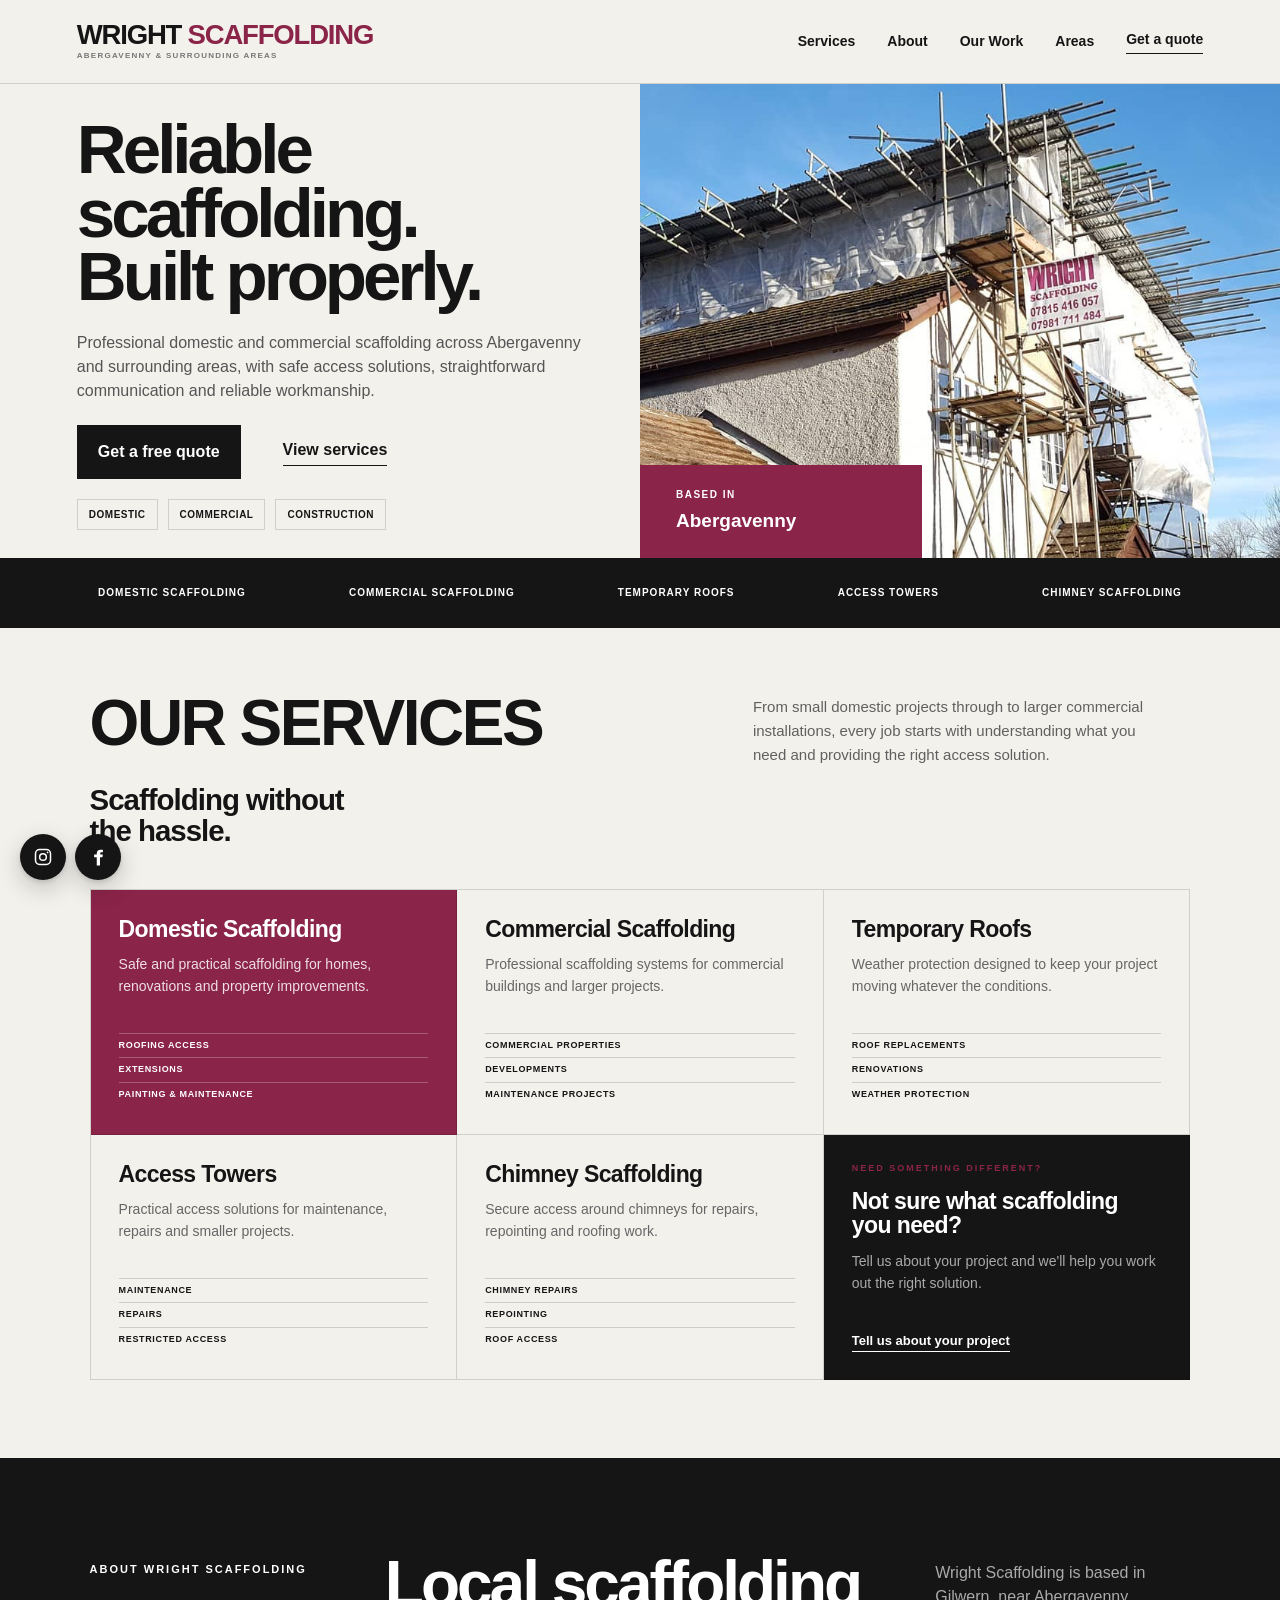
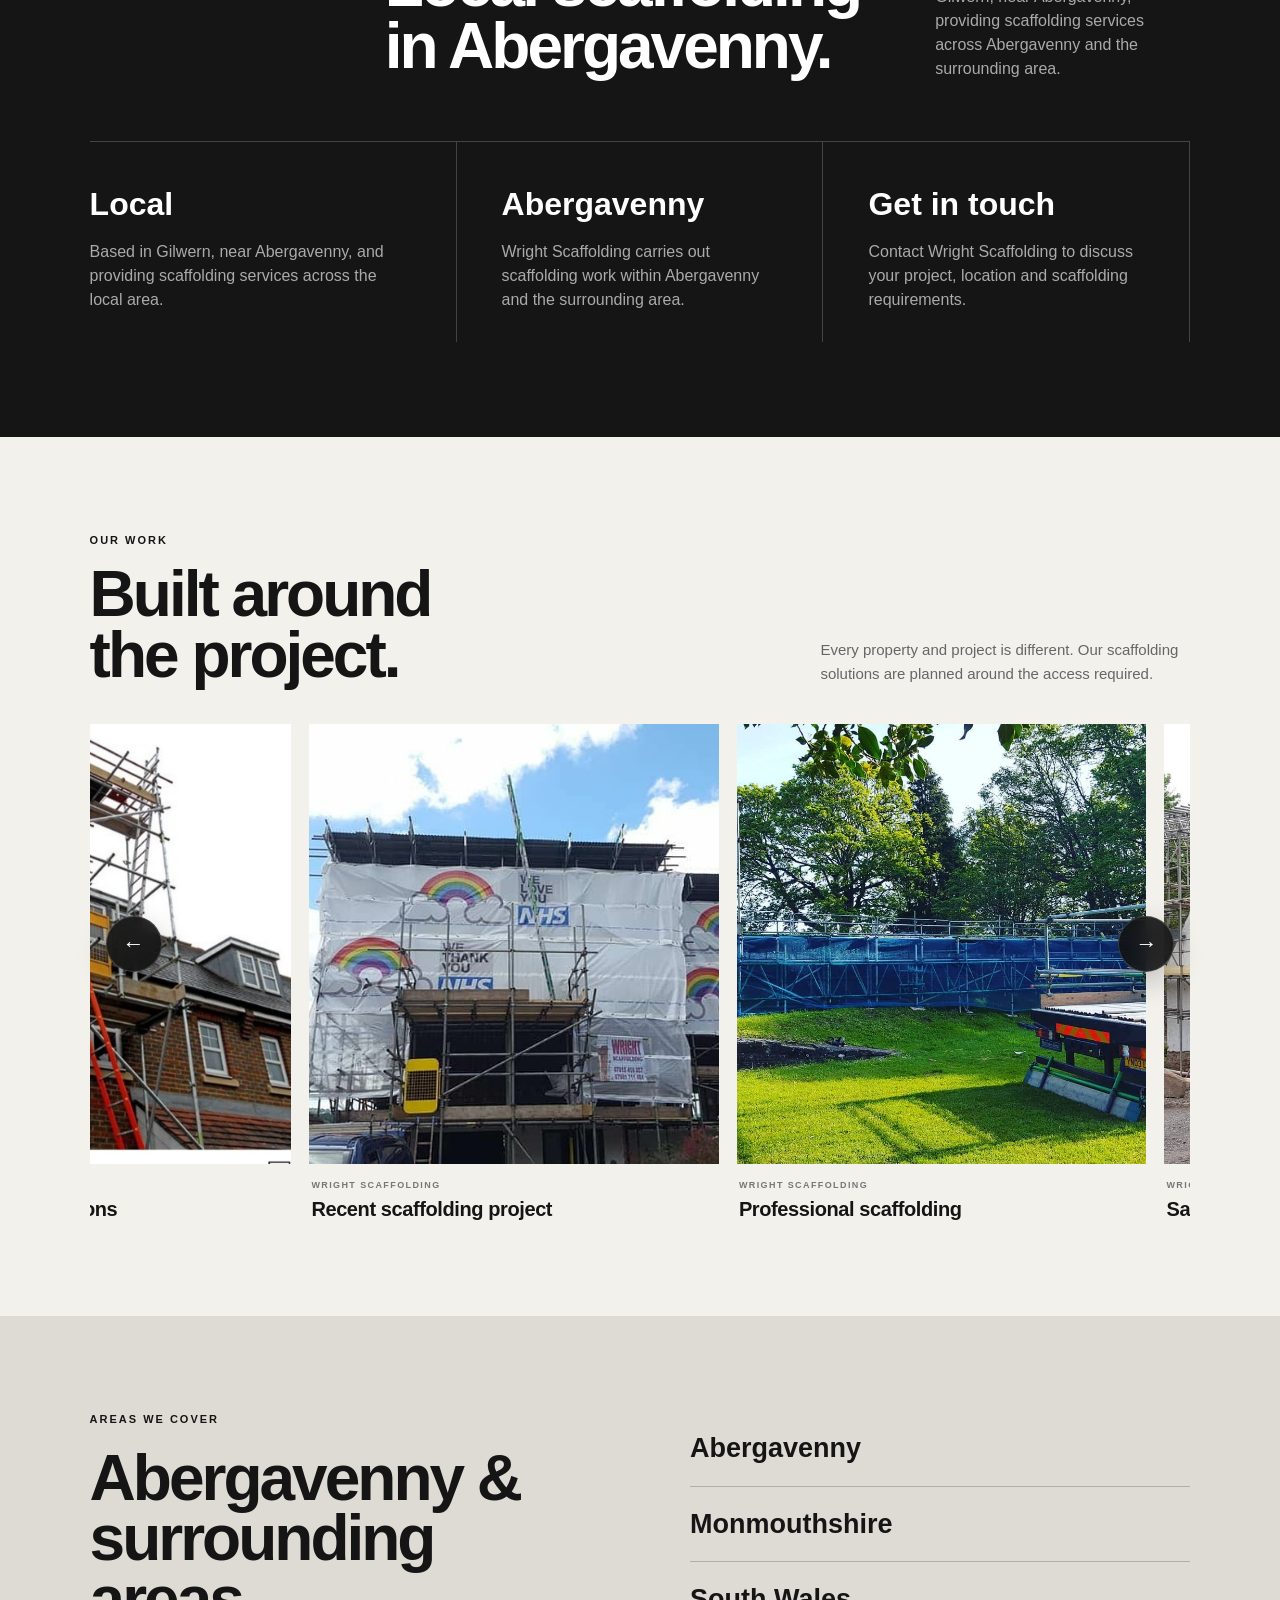
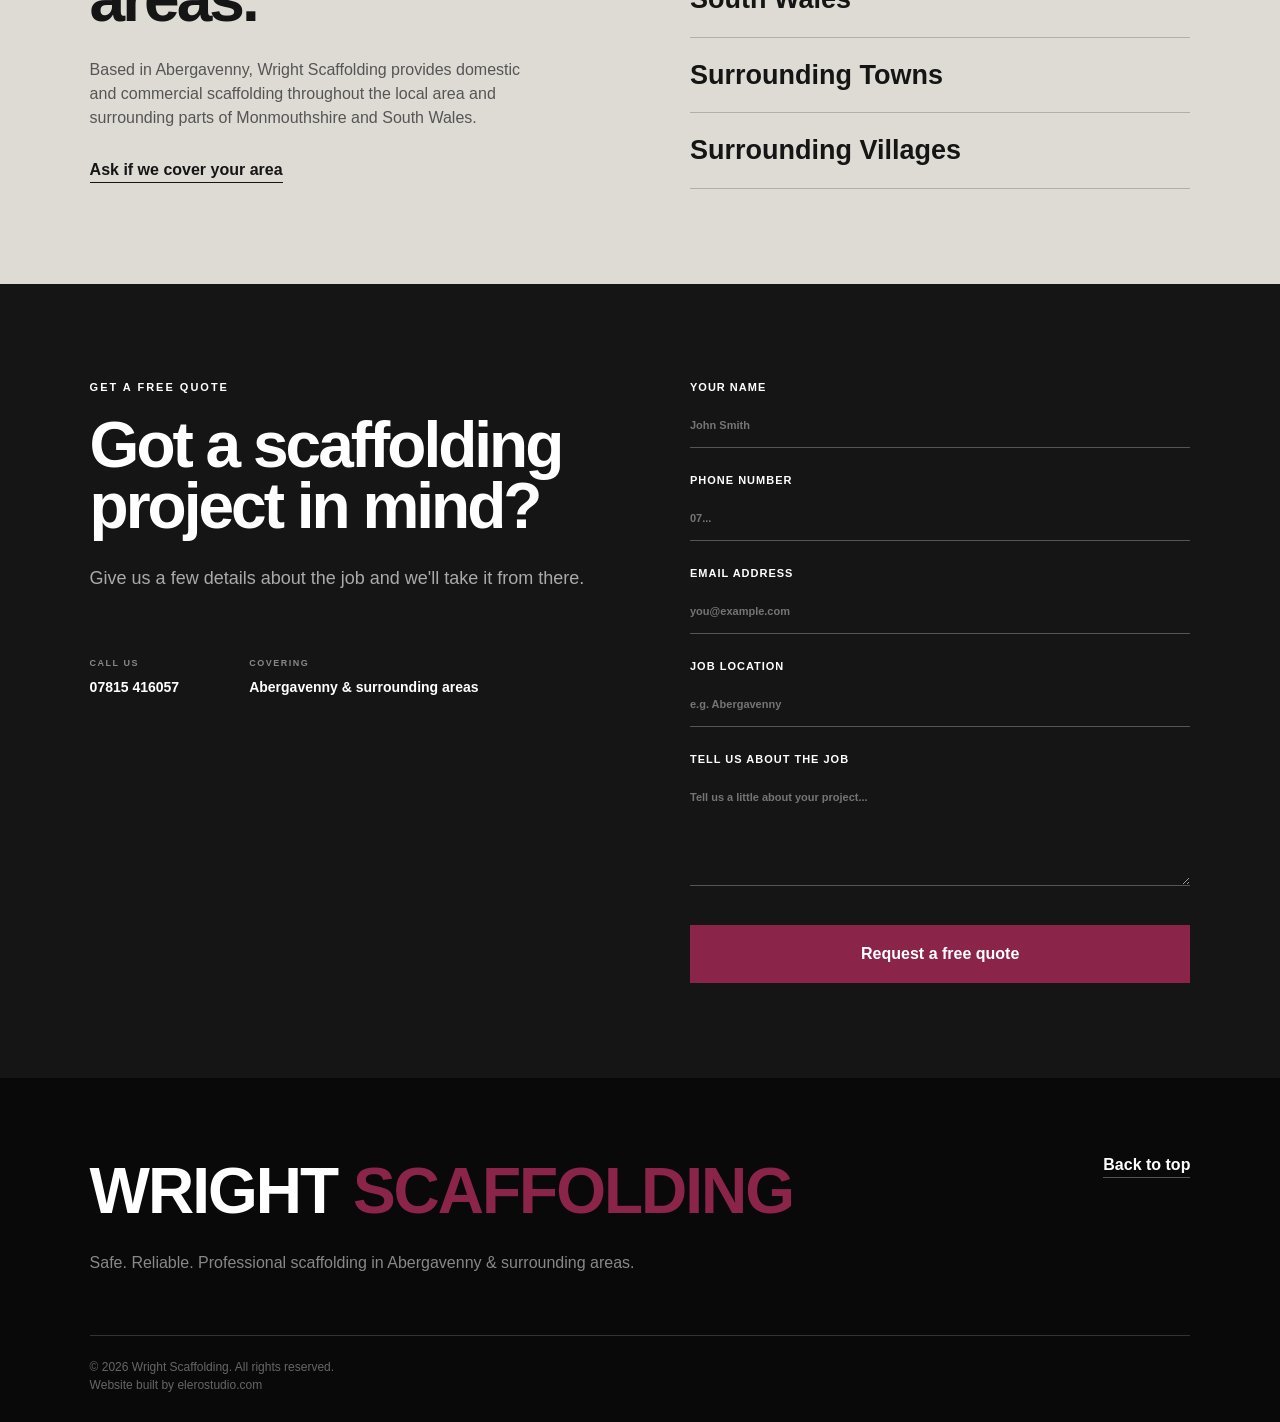
==== commit b6883cfd: "added website built by elerostudio" ====
--- a/index.html
+++ b/index.html
@@ -34,7 +34,6 @@
       </div>
 
     </a>
-
 
     <nav class="desktop-nav">
       <a href="#services">Services</a>
@@ -43,7 +42,6 @@
       <a href="#areas">Areas</a>
       <a href="#quote" class="nav-quote">Get a quote</a>
     </nav>
-
 
     <button
       class="menu-button"
@@ -56,7 +54,6 @@
 
   </header>
 
-
   <!-- ========================================
        MOBILE MENU
        ======================================== -->
@@ -71,9 +68,7 @@
 
   </div>
 
-
   <main id="top">
-
 
     <!-- ========================================
          HERO
@@ -87,7 +82,6 @@
           Reliable scaffolding.<br>
           Built properly.
         </h1>
-
 
         <p class="hero-description">
           Professional domestic and commercial scaffolding across
@@ -95,7 +89,6 @@
           straightforward communication and reliable workmanship.
         </p>
 
-
         <div class="hero-buttons">
 
           <a href="#quote" class="button button-dark">
@@ -108,7 +101,6 @@
 
         </div>
 
-
         <div class="hero-tags">
 
           <span>Domestic</span>
@@ -118,7 +110,6 @@
         </div>
 
       </div>
-
 
       <div class="hero-image">
 
@@ -140,7 +131,6 @@
       </div>
 
     </section>
-
 
     <!-- ========================================
          SERVICE STRIP
@@ -156,7 +146,6 @@
 
     </section>
 
-
     <!-- ========================================
          SERVICES
          ======================================== -->
@@ -168,13 +157,11 @@
         <p class="eyebrow">
           OUR SERVICES
         </p>
-
 
         <h2>
           Scaffolding without<br>
           the hassle.
         </h2>
-
 
         <p>
           From small domestic projects through to larger commercial
@@ -184,9 +171,7 @@
 
       </div>
 
-
       <div class="service-grid">
-
 
         <!-- DOMESTIC -->
 
@@ -209,7 +194,6 @@
 
         </article>
 
-
         <!-- COMMERCIAL -->
 
         <article class="service-card">
@@ -231,7 +215,6 @@
 
         </article>
 
-
         <!-- TEMPORARY ROOFS -->
 
         <article class="service-card">
@@ -253,7 +236,6 @@
 
         </article>
 
-
         <!-- ACCESS TOWERS -->
 
         <article class="service-card">
@@ -275,7 +257,6 @@
 
         </article>
 
-
         <!-- CHIMNEY -->
 
         <article class="service-card">
@@ -297,7 +278,6 @@
 
         </article>
 
-
         <!-- CONTACT CARD -->
 
         <article class="service-card contact-card">
@@ -325,7 +305,6 @@
 
     </section>
 
-
     <!-- ========================================
          ABOUT
          ======================================== -->
@@ -337,13 +316,11 @@
         <p class="eyebrow">
           ABOUT WRIGHT SCAFFOLDING
         </p>
-
 
         <h2>
           Local scaffolding<br>
           in Abergavenny.
         </h2>
-
 
         <p>
           Wright Scaffolding is based in Gilwern, near Abergavenny,
@@ -353,9 +330,7 @@
 
       </div>
 
-
       <div class="values">
-
 
         <div class="value">
 
@@ -370,7 +345,6 @@
 
         </div>
 
-
         <div class="value">
 
           <h3>
@@ -384,7 +358,6 @@
 
         </div>
 
-
         <div class="value">
 
           <h3>
@@ -402,7 +375,6 @@
 
     </section>
 
-
     <!-- ========================================
          OUR WORK / GALLERY
          ======================================== -->
@@ -414,7 +386,6 @@
         <p class="eyebrow">
           OUR WORK
         </p>
-
 
         <div class="work-title-row">
 
@@ -433,9 +404,7 @@
 
       </div>
 
-
       <div class="gallery-wrapper">
-
 
         <!-- LEFT ARROW -->
 
@@ -447,7 +416,6 @@
           ←
         </button>
 
-
         <!-- GALLERY TRACK -->
 
         <div
@@ -455,7 +423,6 @@
           id="galleryTrack"
         >
 
-
           <!-- IMAGE 1 -->
 
           <article class="gallery-item">
@@ -483,7 +450,6 @@
 
           </article>
 
-
           <!-- IMAGE 2 -->
 
           <article class="gallery-item">
@@ -511,7 +477,6 @@
 
           </article>
 
-
           <!-- IMAGE 3 -->
 
           <article class="gallery-item">
@@ -539,7 +504,6 @@
 
           </article>
 
-
           <!-- IMAGE 4 -->
 
           <article class="gallery-item">
@@ -567,7 +531,6 @@
 
           </article>
 
-
           <!-- IMAGE 5 -->
 
           <article class="gallery-item">
@@ -596,7 +559,6 @@
           </article>
 
         </div>
-
 
         <!-- RIGHT ARROW -->
 
@@ -608,7 +570,6 @@
           →
         </button>
 
-
         <!-- MOBILE SWIPE MESSAGE -->
 
         <div class="gallery-mobile-hint">
@@ -627,7 +588,6 @@
 
     </section>
 
-
     <!-- ========================================
          AREAS
          ======================================== -->
@@ -641,27 +601,23 @@
           <p class="eyebrow">
             AREAS WE COVER
           </p>
-
 
           <h2>
             Abergavenny &<br>
             surrounding areas.
           </h2>
 
-
           <p>
             Based in Abergavenny, Wright Scaffolding provides domestic
             and commercial scaffolding throughout the local area and
             surrounding parts of Monmouthshire and South Wales.
           </p>
 
-
           <a href="#quote">
             Ask if we cover your area
           </a>
 
         </div>
-
 
         <div class="area-list">
 
@@ -677,7 +633,6 @@
 
     </section>
 
-
     <!-- ========================================
          QUOTE
          ======================================== -->
@@ -689,22 +644,18 @@
         <p class="eyebrow">
           GET A FREE QUOTE
         </p>
-
 
         <h2>
           Got a scaffolding<br>
           project in mind?
         </h2>
 
-
         <p>
           Give us a few details about the job and we'll
           take it from there.
         </p>
 
-
         <div class="contact-details">
-
 
           <div>
 
@@ -722,7 +673,6 @@
 
           </div>
 
-
           <div>
 
             <span>
@@ -739,13 +689,11 @@
 
       </div>
 
-
       <!-- ========================================
            QUOTE FORM
            ======================================== -->
 
       <form class="quote-form">
-
 
         <label>
 
@@ -760,7 +708,6 @@
 
         </label>
 
-
         <label>
 
           Phone number
@@ -774,7 +721,6 @@
 
         </label>
 
-
         <label>
 
           Email address
@@ -788,7 +734,6 @@
 
         </label>
 
-
         <label>
 
           Job location
@@ -801,7 +746,6 @@
 
         </label>
 
-
         <label>
 
           Tell us about the job
@@ -814,7 +758,6 @@
 
         </label>
 
-
         <button type="submit">
           Request a free quote
         </button>
@@ -825,7 +768,6 @@
 
   </main>
 
-
   <!-- ========================================
        FOOTER
        ======================================== -->
@@ -836,30 +778,34 @@
       WRIGHT <span>SCAFFOLDING</span>
     </div>
 
-
     <p>
       Safe. Reliable. Professional scaffolding in Abergavenny & surrounding areas.
     </p>
 
-
     <a href="#top">
       Back to top
     </a>
 
-
     <div class="footer-bottom">
       © 2026 Wright Scaffolding. All rights reserved.
+      <br>
+      Website built by
+      <a
+        href="https://elerostudio.com"
+        target="_blank"
+        rel="noopener noreferrer"
+      >
+        elerostudio.com
+      </a>
     </div>
 
   </footer>
-
 
   <!-- ========================================
        SOCIAL BUTTONS
        ======================================== -->
 
   <div class="social-buttons">
-
 
     <!-- INSTAGRAM -->
 
@@ -903,7 +849,6 @@
 
     </a>
 
-
     <!-- FACEBOOK -->
 
     <a
@@ -930,7 +875,6 @@
 
   </div>
 
-
   <!-- ========================================
        MOBILE CALL BUTTON
        ======================================== -->
@@ -943,7 +887,6 @@
     CALL NOW
   </a>
 
-
   <script src="script.js"></script>
 
 </body>
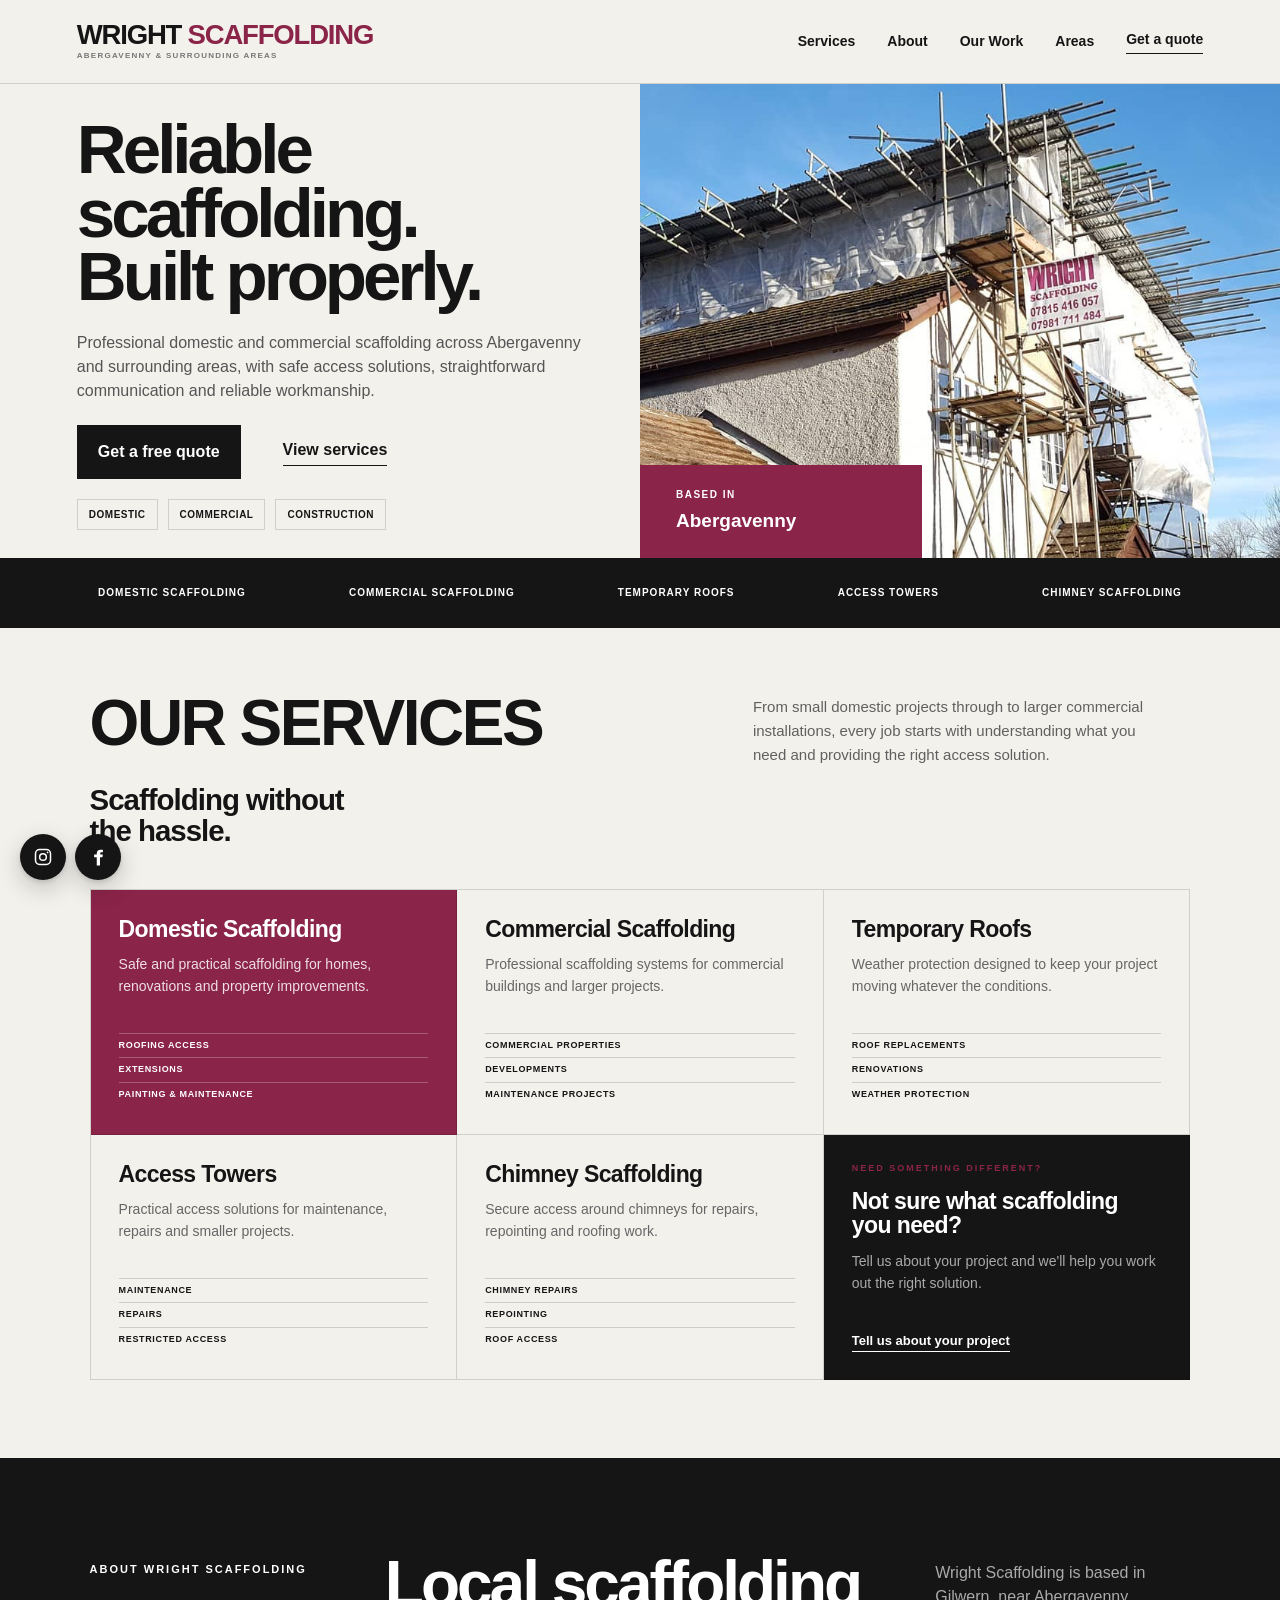
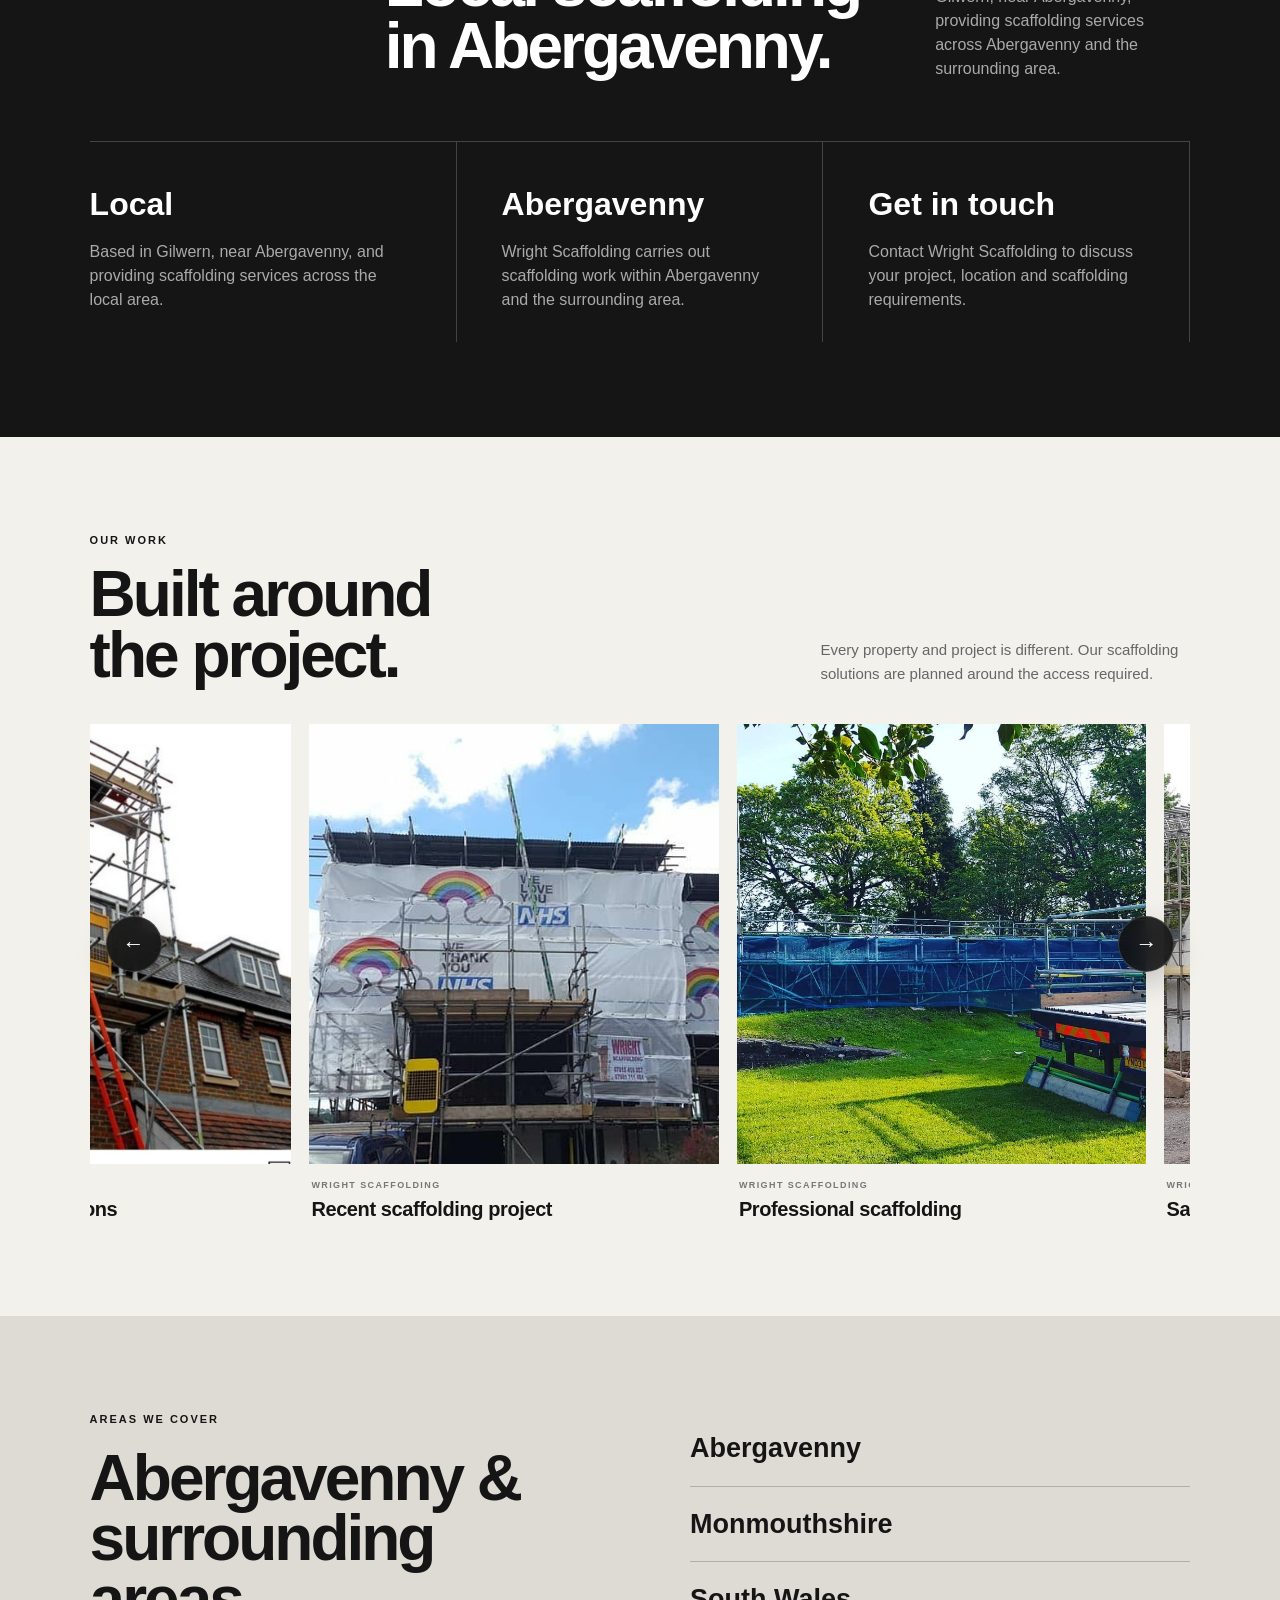
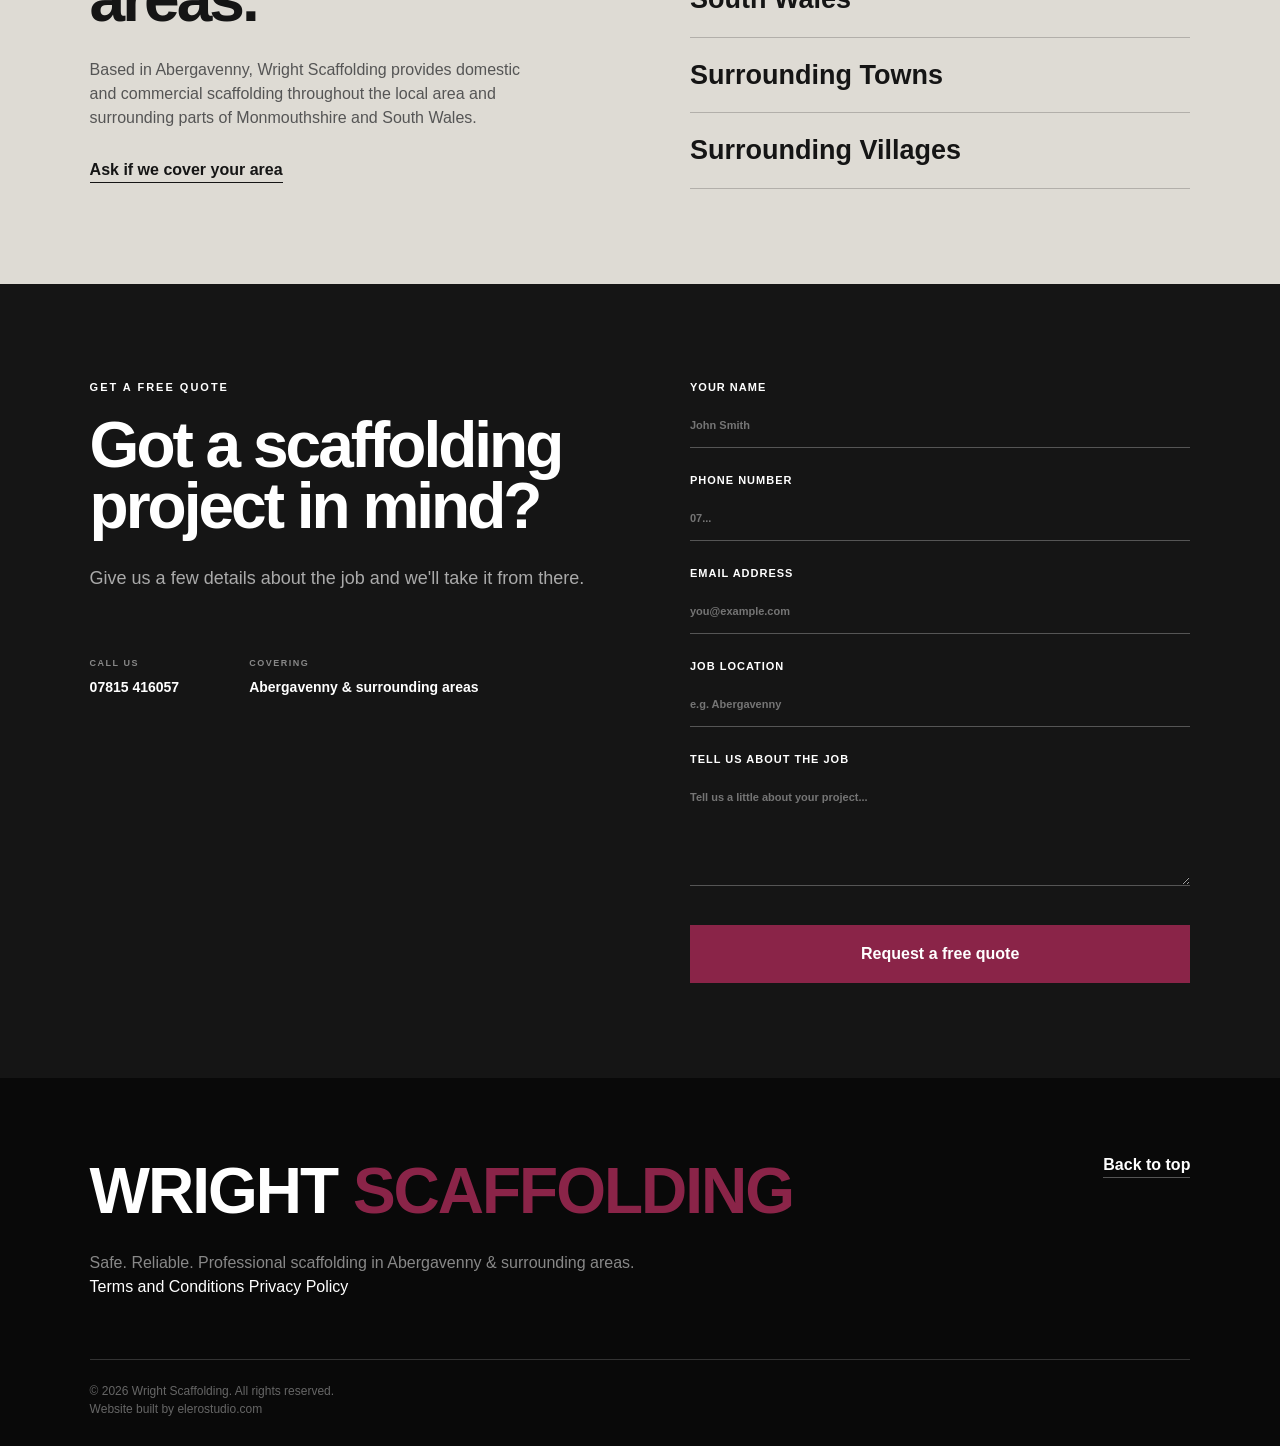
==== commit c537349f: "added privay and terms" ====
--- a/index.html
+++ b/index.html
@@ -785,6 +785,18 @@
     <a href="#top">
       Back to top
     </a>
+
+    <div class="footer-legal-links">
+
+      <a href="terms.html">
+        Terms and Conditions
+      </a>
+
+      <a href="privacy.html">
+        Privacy Policy
+      </a>
+
+    </div>
 
     <div class="footer-bottom">
       © 2026 Wright Scaffolding. All rights reserved.
